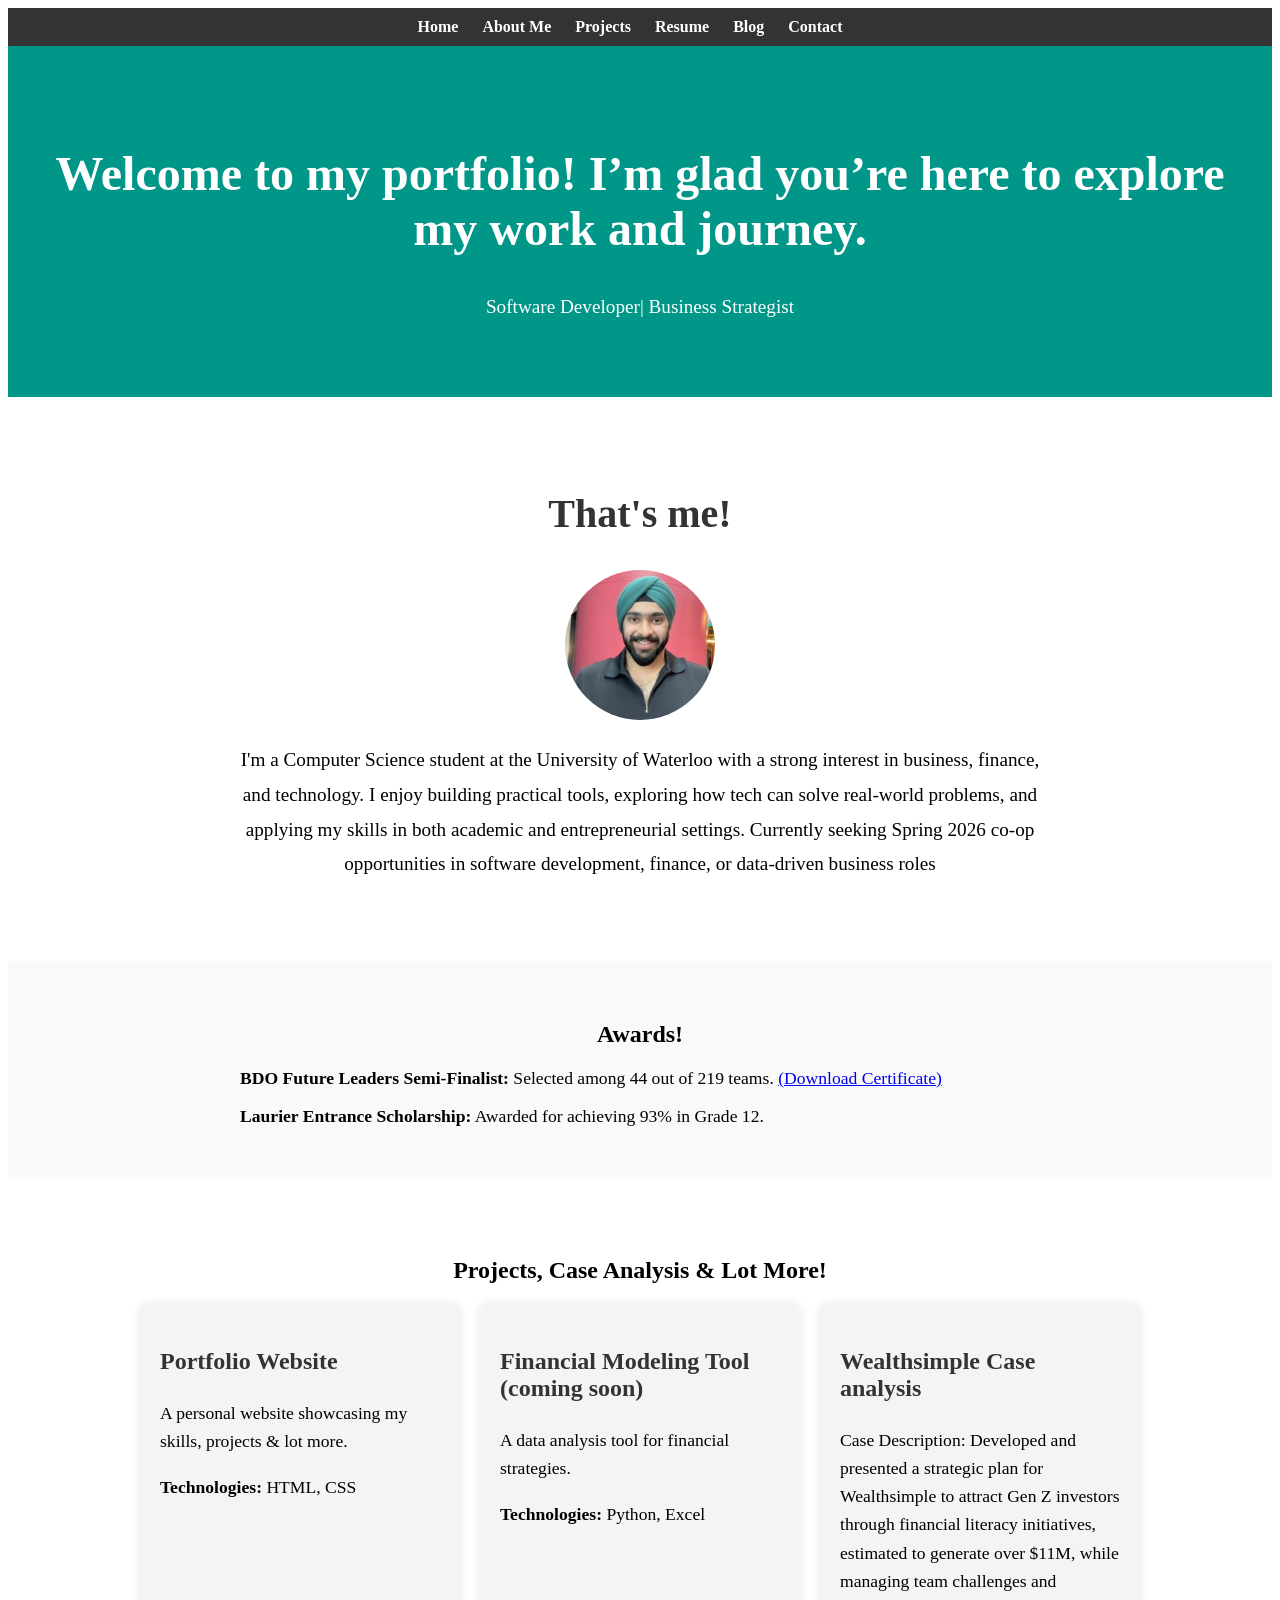
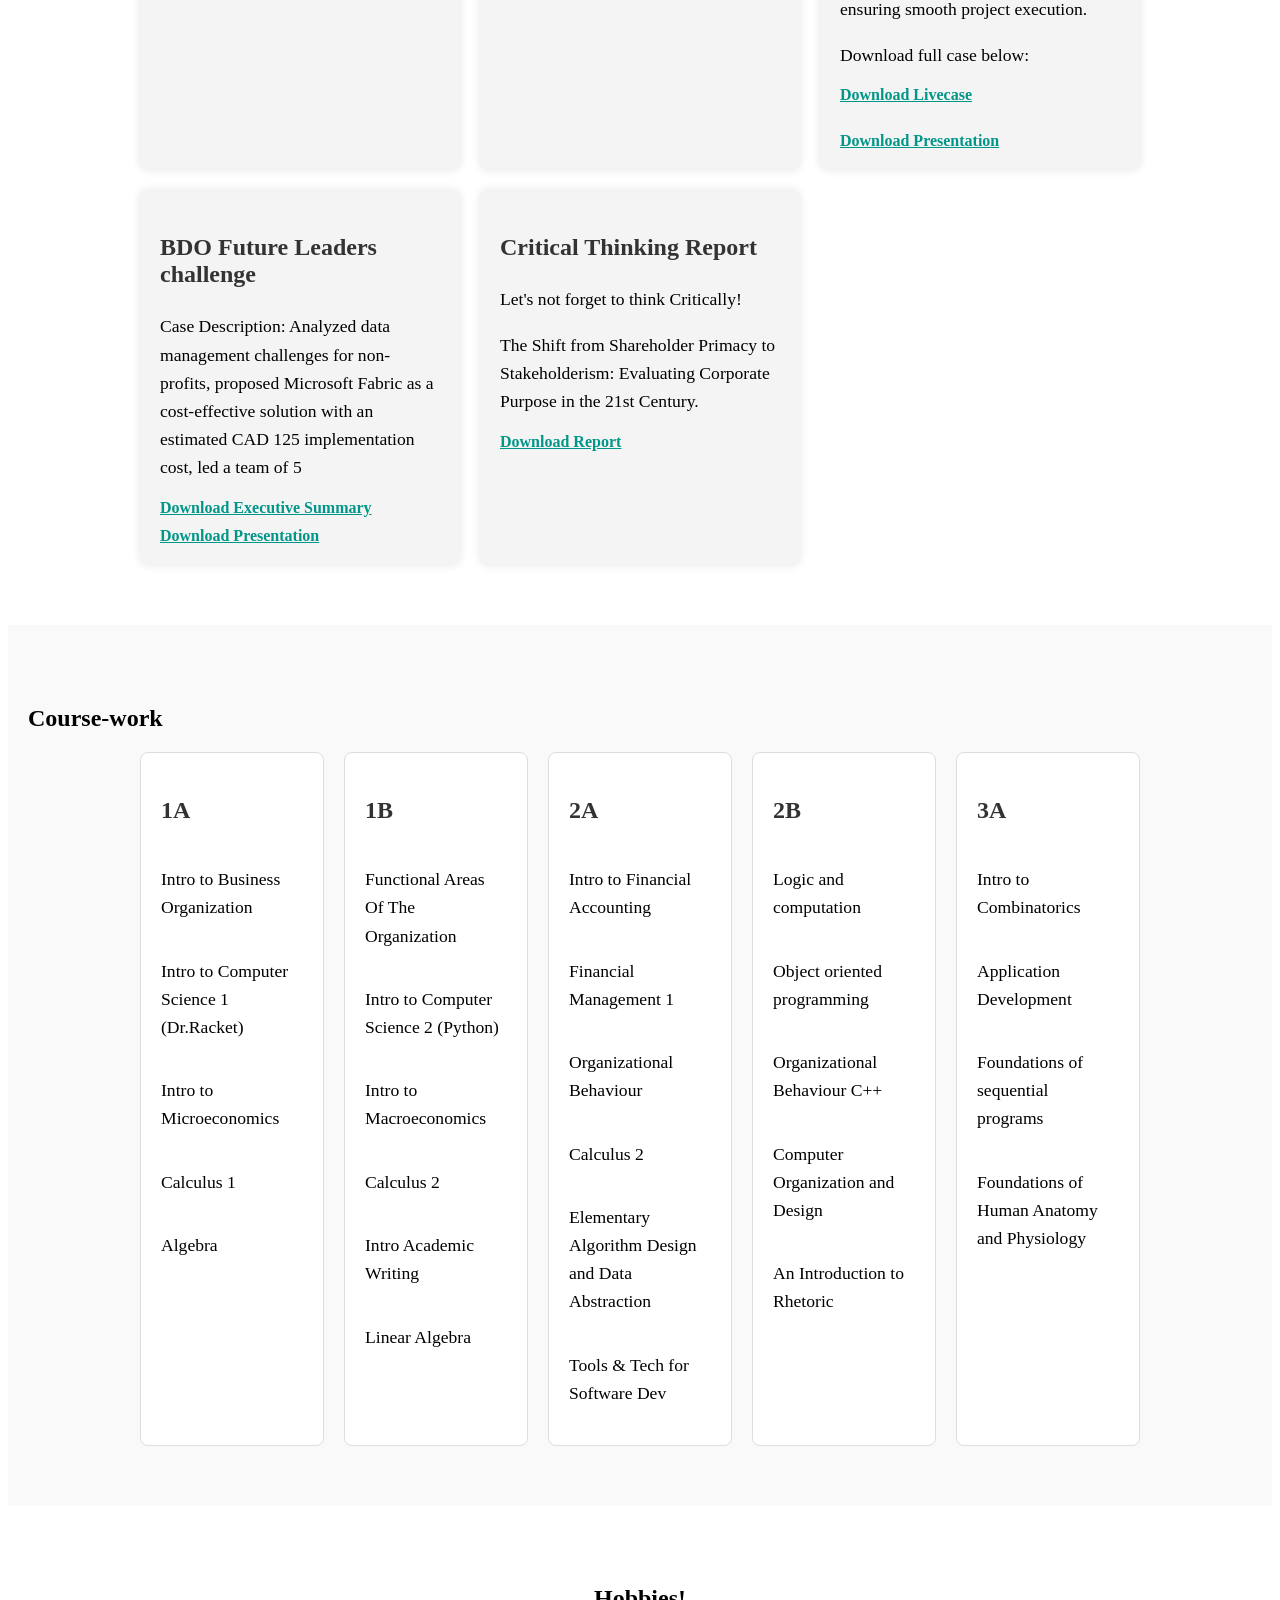
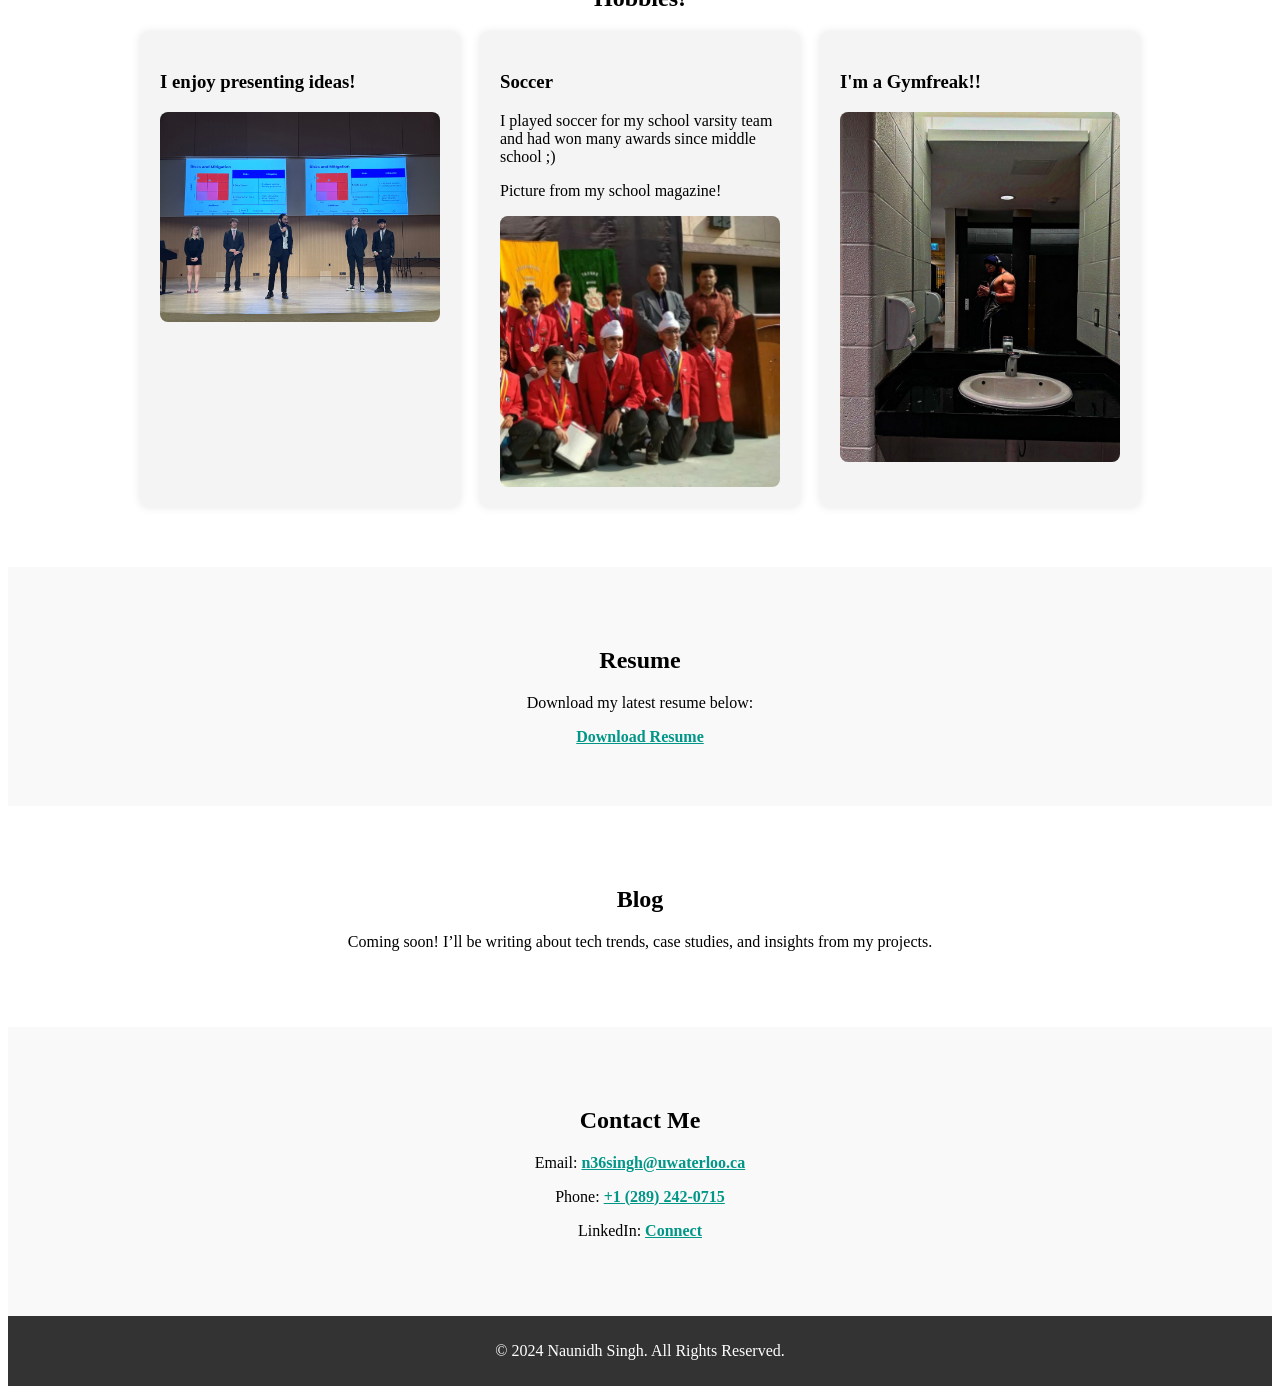
==== index.html @ 55ffeb96 "added 3a and 2b" ====
<!DOCTYPE html>
<html lang="en">
  <head>
    <meta charset="UTF-8" />
    <meta name="viewport" content="width=device-width, initial-scale=1.0" />
    <title>Naunidh Singh | Portfolio</title>
    <link rel="stylesheet" href="style.css" />
  </head>
  <body>
    <!-- Navigation Bar -->
    <header>
      <nav>
        <ul>
          <li><a href="#home">Home</a></li>
          <li><a href="#about">About Me</a></li>
          <li><a href="#projects">Projects</a></li>
          <li><a href="#resume">Resume</a></li>
          <li><a href="#blog">Blog</a></li>
          <li><a href="#contact">Contact</a></li>
        </ul>
      </nav>
    </header>

    <!-- Home Section -->
    <section id="home">
      <div class="home-content">
        <h1>
          Welcome to my portfolio! I’m glad you’re here to explore my work and
          journey.
        </h1>
        <p>Software Developer| Business Strategist</p>
      </div>
    </section>

    <!-- About Me Section -->
    <section id="about">
      <h2>That's me!</h2>
      <div class="about-content">
        <img src="image copy.png" alt="Photo of Naunidh Singh" />
        <p>
          I'm a Computer Science student at the University of Waterloo with a
          strong interest in business, finance, and technology. I enjoy building
          practical tools, exploring how tech can solve real-world problems, and
          applying my skills in both academic and entrepreneurial settings.
          Currently seeking Spring 2026 co-op opportunities in software
          development, finance, or data-driven business roles
        </p>
      </div>
    </section>
    <!-- awards section -->
    <!-- Awards Section -->
    <section id="awards">
      <h2>Awards!</h2>
      <div class="award-list">
        <div class="award-card">
          <p>
            <strong>BDO Future Leaders Semi-Finalist:</strong> Selected among 44
            out of 219 teams. <a href="BDO.pdf"> (Download Certificate)</a>
          </p>
          <p>
            <strong>Laurier Entrance Scholarship:</strong> Awarded for achieving
            93% in Grade 12.
          </p>
        </div>
      </div>
    </section>

    <!-- Projects Section -->
    <section id="projects">
      <h2>Projects, Case Analysis & Lot More!</h2>
      <div class="project-list">
        <div class="project-card">
          <h3>Portfolio Website</h3>
          <p>A personal website showcasing my skills, projects & lot more.</p>
          <p><strong>Technologies:</strong> HTML, CSS</p>
        </div>
        <div class="project-card">
          <h3>Financial Modeling Tool (coming soon)</h3>
          <p>A data analysis tool for financial strategies.</p>
          <p><strong>Technologies:</strong> Python, Excel</p>
        </div>
        <div class="project-card">
          <h3>Wealthsimple Case analysis</h3>

          <p>
            Case Description: Developed and presented a strategic plan for
            Wealthsimple to attract Gen Z investors through financial literacy
            initiatives, estimated to generate over $11M, while managing team
            challenges and ensuring smooth project execution.
          </p>
          <p>Download full case below:</p>
          <a href="wealthsimple_fix.pdf" download> Download Livecase</a>
          <br />
          <a href="Wealthsimple presentation.pdf" download>
            Download Presentation</a
          >
        </div>
        <div class="project-card">
          <h3>BDO Future Leaders challenge</h3>

          <p>
            Case Description: Analyzed data management challenges for
            non-profits, proposed Microsoft Fabric as a cost-effective solution
            with an estimated CAD 125 implementation cost, led a team of 5
          </p>
          <a href="Executive Summary - Group 4 - Lab 18 (1).pdf" download>
            Download Executive Summary</a
          >
          <a
            href="BDO Future Leaders Challenge - Group 4 - Lab 18 (1).pdf"
            download
          >
            Download Presentation</a
          >
        </div>
        <div class="project-card">
          <h3>Critical Thinking Report</h3>
          <p>Let's not forget to think Critically!</p>

          <p>
            The Shift from Shareholder Primacy to Stakeholderism: Evaluating
            Corporate Purpose in the 21st Century.
          </p>
          <a href="critical_thinking_report.pdf"> Download Report</a>
        </div>
      </div>
    </section>

    <!-- course work section -->
    <section id="coursework">
      <h2>Course-work</h2>
      <div class="course-list">
        <div class="course-card">
          <h3>1A</h3>
          <p>Intro to Business Organization</p>
          <p>Intro to Computer Science 1 (Dr.Racket)</p>
          <p>Intro to Microeconomics</p>
          <p>Calculus 1</p>
          <p>Algebra</p>
        </div>
        <div class="course-card">
          <h3>1B</h3>
          <p>Functional Areas Of The Organization</p>
          <p>Intro to Computer Science 2 (Python)</p>
          <p>Intro to Macroeconomics</p>
          <p>Calculus 2</p>
          <p>Intro Academic Writing</p>
          <p>Linear Algebra</p>
        </div>
        <div class="course-card">
          <h3>2A</h3>
          <p>Intro to Financial Accounting</p>
          <p>Financial Management 1</p>
          <p>Organizational Behaviour</p>
          <p>Calculus 2</p>
          <p>Elementary Algorithm Design and Data Abstraction</p>
          <p>Tools & Tech for Software Dev</p>
        </div>
        <div class="course-card">
          <h3>2B</h3>
          <p>Logic and computation</p>
          <p>Object oriented programming</p>
          <p>Organizational Behaviour C++</p>
          <p>Computer Organization and Design</p>
          <p>An Introduction to Rhetoric</p>
        </div>
        <div class="course-card">
          <h3>3A</h3>
          <p>Intro to Combinatorics</p>
          <p>Application Development</p>
          <p>Foundations of sequential programs</p>
          <p>Foundations of Human Anatomy and Physiology</p>
        </div>
      </div>
    </section>

    <!-- hobbies section -->
    <section id="hobbies">
      <h2>Hobbies!</h2>
      <div class="hobbies-list">
        <div class="hooby-card">
          <h3>I enjoy presenting ideas!</h3>
          <img src="present.jpeg" alt="naunidh presenting" />
        </div>
        <div class="hooby-card">
          <h3>Soccer</h3>
          <p>
            I played soccer for my school varsity team and had won many awards
            since middle school ;)
          </p>
          <p>Picture from my school magazine!</p>
          <img src="medal.jpeg" alt="Naunidh receiving a medal on stage" />
        </div>
        <div class="hooby-card">
          <h3>I'm a Gymfreak!!</h3>
          <img src="gym.JPG" alt="Naunidh receiving a medal on stage" />
        </div>
      </div>
    </section>

    <!-- Resume Section -->
    <section id="resume">
      <h2>Resume</h2>
      <p>Download my latest resume below:</p>
      <a href="singh_resume2.pdf" download>Download Resume</a>
    </section>

    <!-- Blog Section (Optional) -->
    <section id="blog">
      <h2>Blog</h2>
      <p>
        Coming soon! I’ll be writing about tech trends, case studies, and
        insights from my projects.
      </p>
    </section>

    <!-- Contact Section -->
    <section id="contact">
      <h2>Contact Me</h2>

      <p>
        Email: <a href="mailto:n36singh@uwaterloo.ca">n36singh@uwaterloo.ca</a>
      </p>

      <p>Phone: <a href="tel:+12892420715">+1 (289) 242-0715</a></p>
      <p>
        LinkedIn:
        <a href="https://www.linkedin.com/in/naunidh-singh-196b25218/">
          Connect</a
        >
      </p>

      <!-- <form action="submit-form.php" method="post">
            <label for="name">Name:</label>
            <input type="text" id="name" name="name" required>
            
            <label for="email">Email:</label>
            <input type="email" id="email" name="email" required>
            
            <label for="message">Message:</label>
            <textarea id="message" name="message" required></textarea>
            
            <button type="submit">Send</button>
        </form> -->
    </section>

    <!-- Footer -->
    <footer>
      <p>&copy; 2024 Naunidh Singh. All Rights Reserved.</p>
    </footer>
  </body>
</html>
---- style.css ----
General body styling body {
  font-family: Arial, sans-serif;
  background-color: #f4f4f4; /* Light grey background */
  color: #333; /* Dark text color for readability */
  margin: 0;
  padding: 0;
  line-height: 1.6; /* Improves readability */
}

/* Navigation bar styling */
header {
  background-color: #333; /* Dark background for header */
  padding: 10px 0;
}

header nav ul {
  list-style-type: none; /* Removes bullets from list */
  padding: 0;
  margin: 0;
  text-align: center;
}

header nav ul li {
  display: inline; /* Horizontal list for menu */
  margin-right: 20px;
}

header nav ul li a {
  text-decoration: none; /* Removes underline from links */
  color: white; /* White text for better contrast */
  font-weight: bold;
}

header nav ul li a:hover {
  color: #ff5722; /* Orange color on hover */
}

/* Home Section */
#home {
  background-color: #009688; /* Teal background */
  color: white; /* White text */
  padding: 60px 20px;
  text-align: center;
}

#home h1 {
  font-size: 3em; /* Larger font size */
}

#home p {
  font-size: 1.2em;
}

/* About Section */
#about {
  background-color: white;
  padding: 60px 20px;
  text-align: center;
}

#about img {
  width: 150px; /* Fixed image size */
  border-radius: 50%; /* Circular image */
}

.about-content {
  max-width: 800px; /* Restrict width for better readability */
  margin: auto;
}

#about h2 {
  font-size: 2.5em;
  color: #333;
}

#about p {
  font-size: 1.2em;
  line-height: 1.8;
}

/* Awards Section */
#awards {
  background-color: #f9f9f9;
  padding: 40px 20px;
  text-align: center;
}

.award-list {
  max-width: 800px;
  margin: auto;
  text-align: left; /* Left-align for better readability */
}

.award-list p {
  font-size: 1.1em;
  margin-bottom: 10px;
}

/* Projects Section */
#projects {
  background-color: white;
  padding: 60px 20px;
  text-align: center;
}

.project-list {
  max-width: 1000px;
  margin: auto;
  display: grid; /* Grid layout for project cards */
  grid-template-columns: repeat(
    auto-fit,
    minmax(300px, 1fr)
  ); /* Responsive grid */
  gap: 20px;
}

.project-card {
  background-color: #f4f4f4;
  padding: 20px;
  border-radius: 8px;
  box-shadow: 0px 0px 10px rgba(0, 0, 0, 0.1); /* Adds subtle shadow */
  text-align: left;
}

.project-card h3 {
  font-size: 1.5em;
  color: #333;
}

.project-card p {
  font-size: 1.1em;
  line-height: 1.6;
}

.project-card a {
  display: block;
  color: #009688;
  margin-top: 10px;
  font-weight: bold;
}

.project-card a:hover {
  color: #ff5722;
}

/* Coursework Section */
#coursework {
  background-color: #f9f9f9;
  padding: 60px 20px;
  grid-template-columns: repeat(auto-fit, minmax(200px, 1fr));
}

.course-list {
  display: grid;
  grid-template-columns: repeat(5, 1fr); /* 5 columns on wide screens */
  gap: 20px;
  max-width: 1000px;
  margin: auto;
  align-items: stretch; /* equal height */
}
/* .course-card {
  background-color: white;
  padding: 20px;
  border: 1px solid #ddd;
  border-radius: 8px;
  text-align: left;
  display: flex;
  flex-direction: column;
  justify-content: flex-start;
  height: 100%; /* Ensures all cards are the same height */
/* }  */
.course-card {
  background-color: white;
  padding: 20px;
  border: 1px solid #ddd;
  border-radius: 8px;
  text-align: left;

  display: flex;
  flex-direction: column;
}

.course-card h3 {
  font-size: 1.5em;
  color: #333;
}

.course-card p {
  font-size: 1.1em;
  line-height: 1.6;
}

/* Hobbies Section */
#hobbies {
  background-color: white;
  padding: 60px 20px;
  text-align: center;
}

.hobbies-list {
  display: grid;
  grid-template-columns: repeat(
    auto-fit,
    minmax(300px, 1fr)
  ); /* Responsive grid */
  gap: 20px;
  max-width: 1000px;
  margin: auto;
}

.hooby-card {
  background-color: #f4f4f4;
  padding: 20px;
  border-radius: 8px;
  box-shadow: 0px 0px 10px rgba(0, 0, 0, 0.1);
  text-align: left;
}

.hooby-card img {
  width: 100%; /* Responsive image */
  border-radius: 8px;
  margin-top: 10px;
}
.hooby-card img {
  width: 100%; /* Makes the image responsive */
  max-width: 300px; /* Limits the maximum width */
  border-radius: 8px; /* Adds rounded corners */
  margin-top: 10px; /* Adds space above the image */
  display: block; /* Ensures the image is treated as a block-level element */
  margin-left: auto;
  margin-right: auto; /* Centers the image horizontally */
}

/* Resume Section */
#resume {
  background-color: #f9f9f9;
  padding: 60px 20px;
  text-align: center;
}

#resume a {
  color: #009688;
  font-weight: bold;
}

#resume a:hover {
  color: #ff5722;
}

/* Blog Section */
#blog {
  background-color: white;
  padding: 60px 20px;
  text-align: center;
}

/* Contact Section */
#contact {
  background-color: #f9f9f9;
  padding: 60px 20px;
  text-align: center;
}

#contact a {
  color: #009688;
  font-weight: bold;
}

#contact a:hover {
  color: #ff5722;
}

/* Footer Section */
footer {
  background-color: #333;
  color: white;
  text-align: center;
  padding: 10px 0;
}
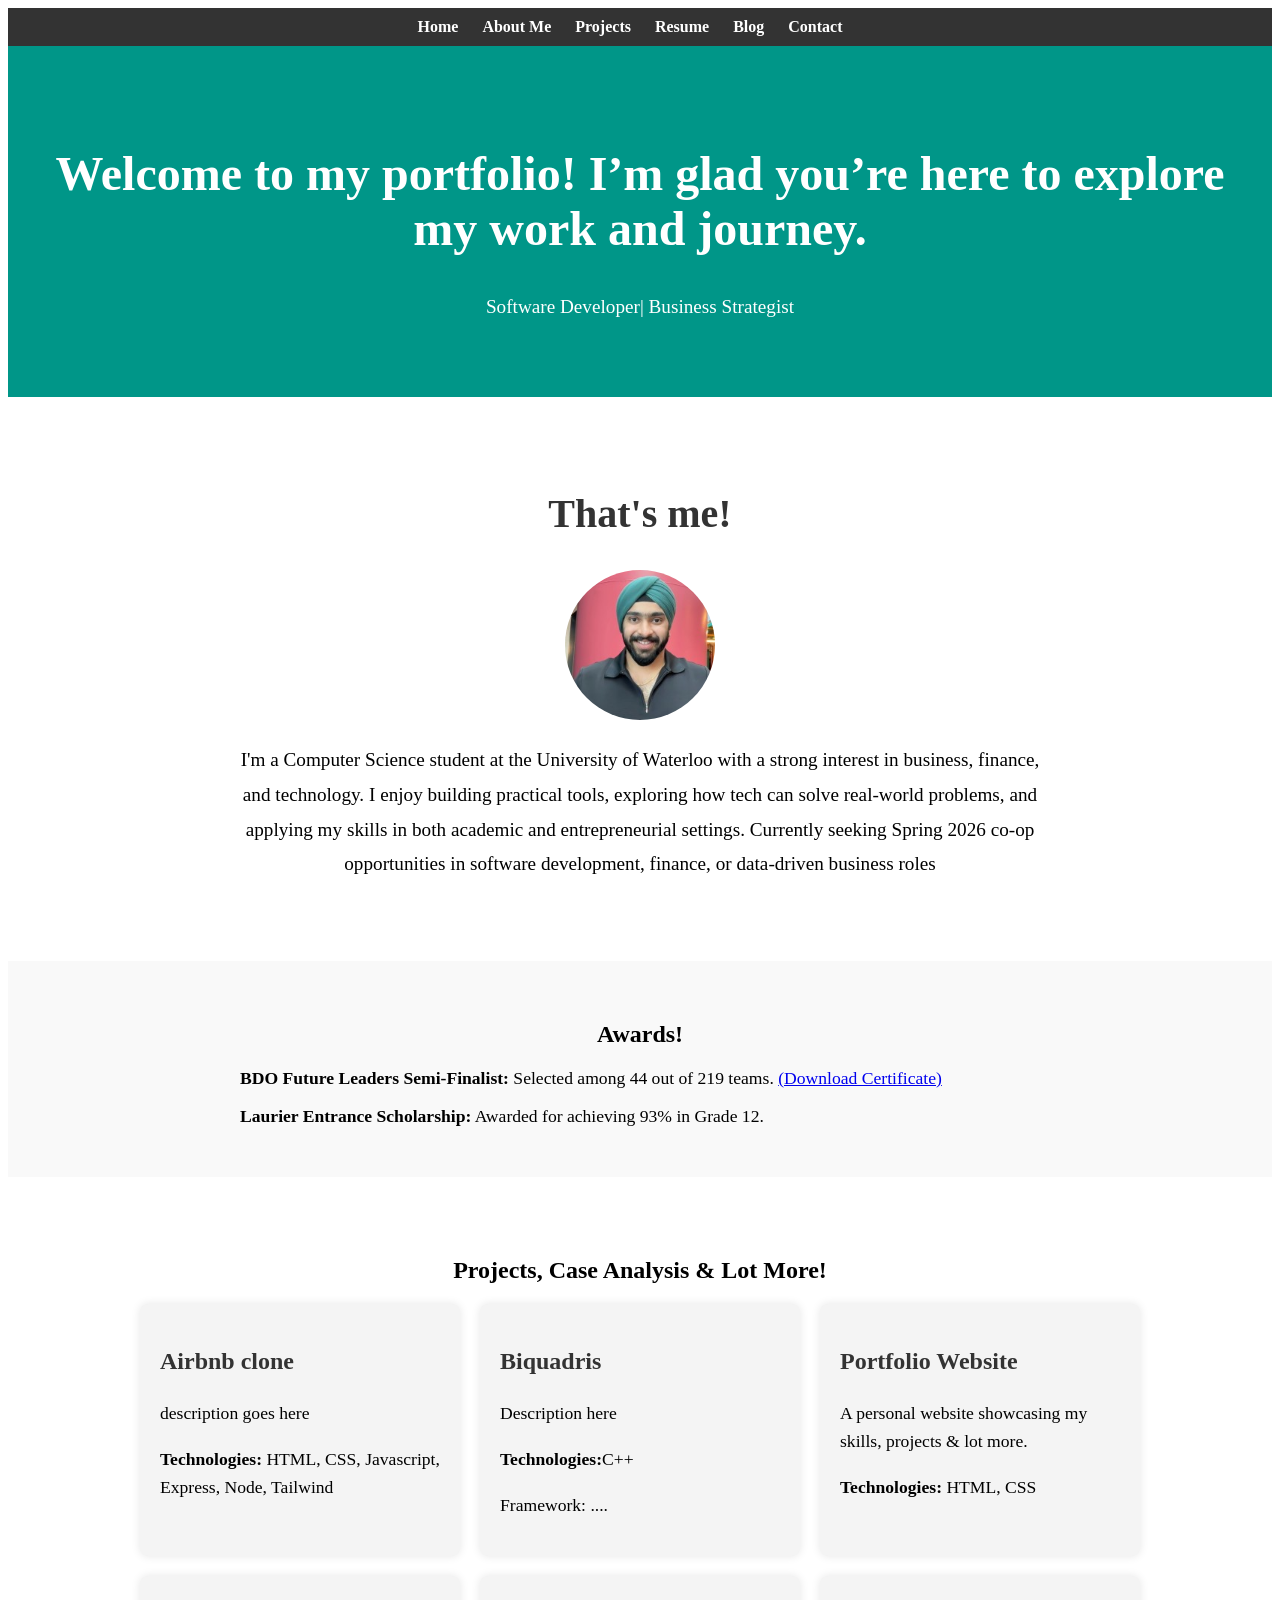
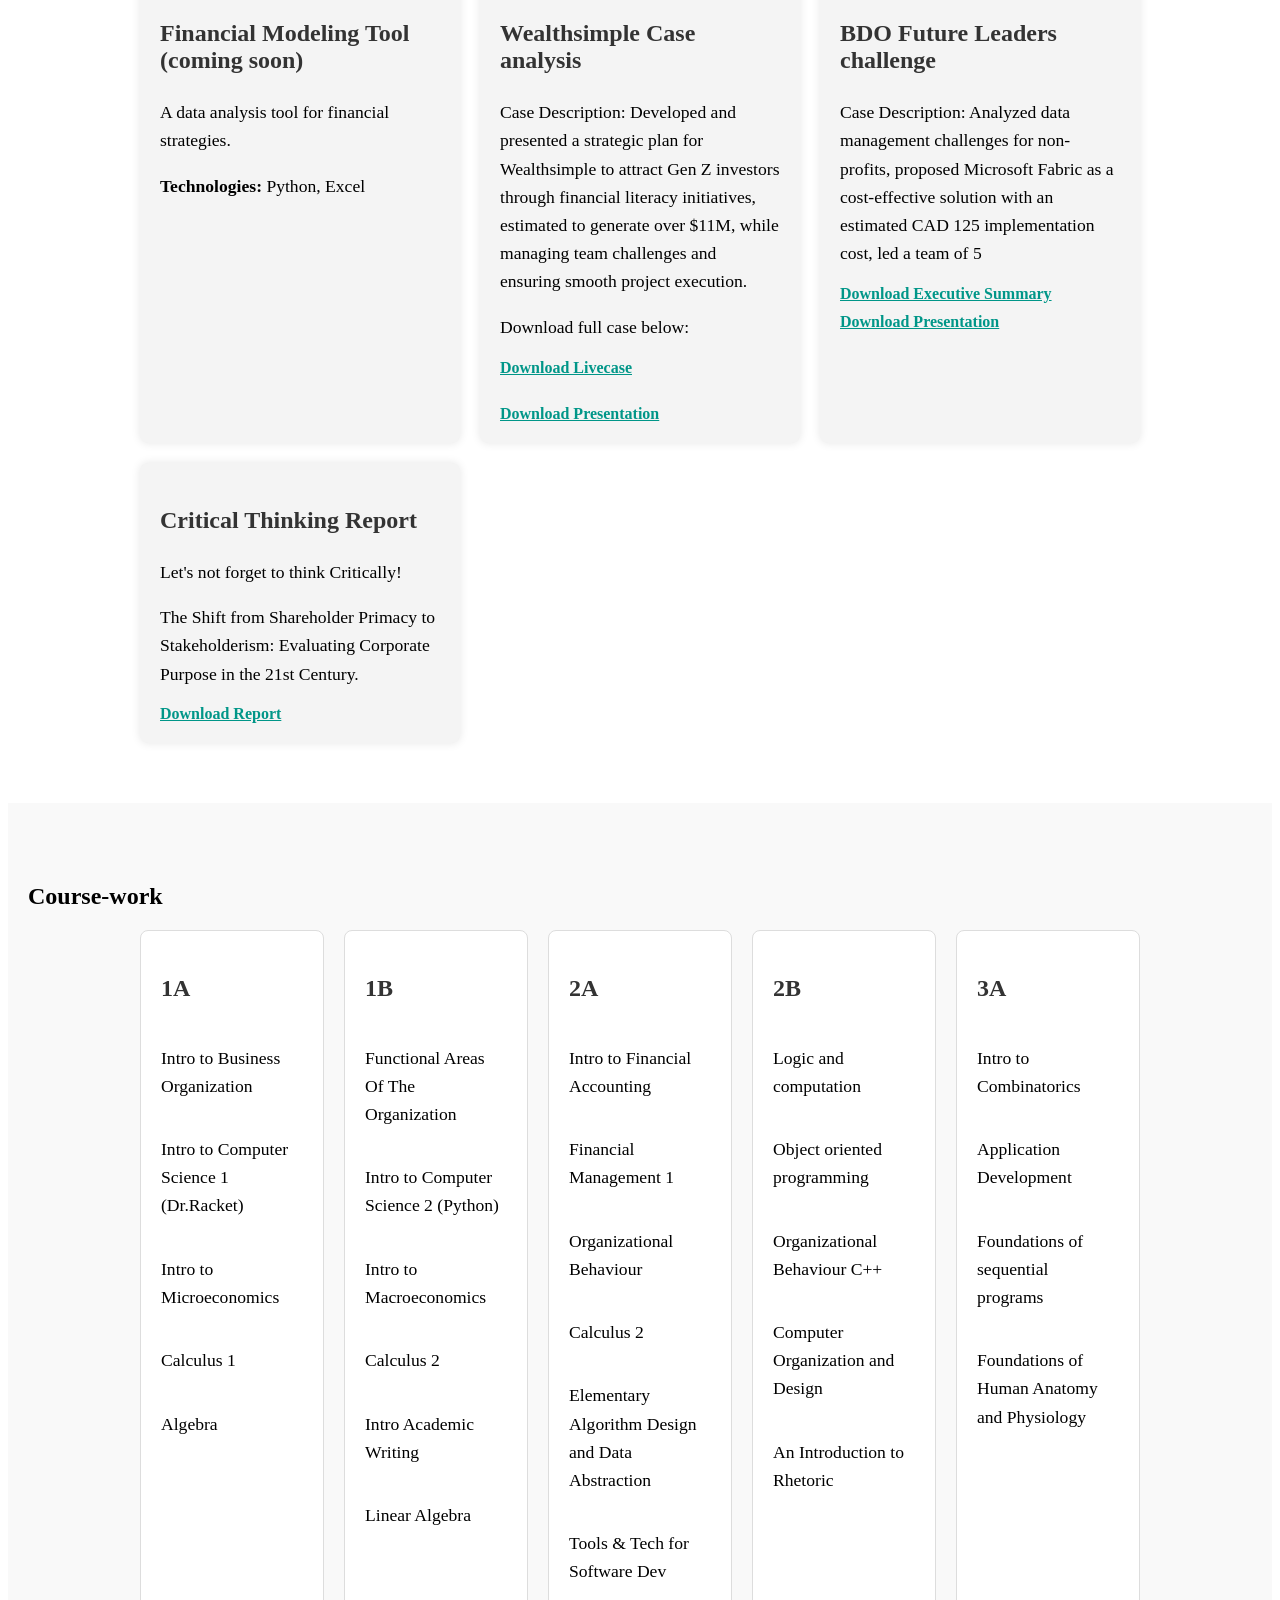
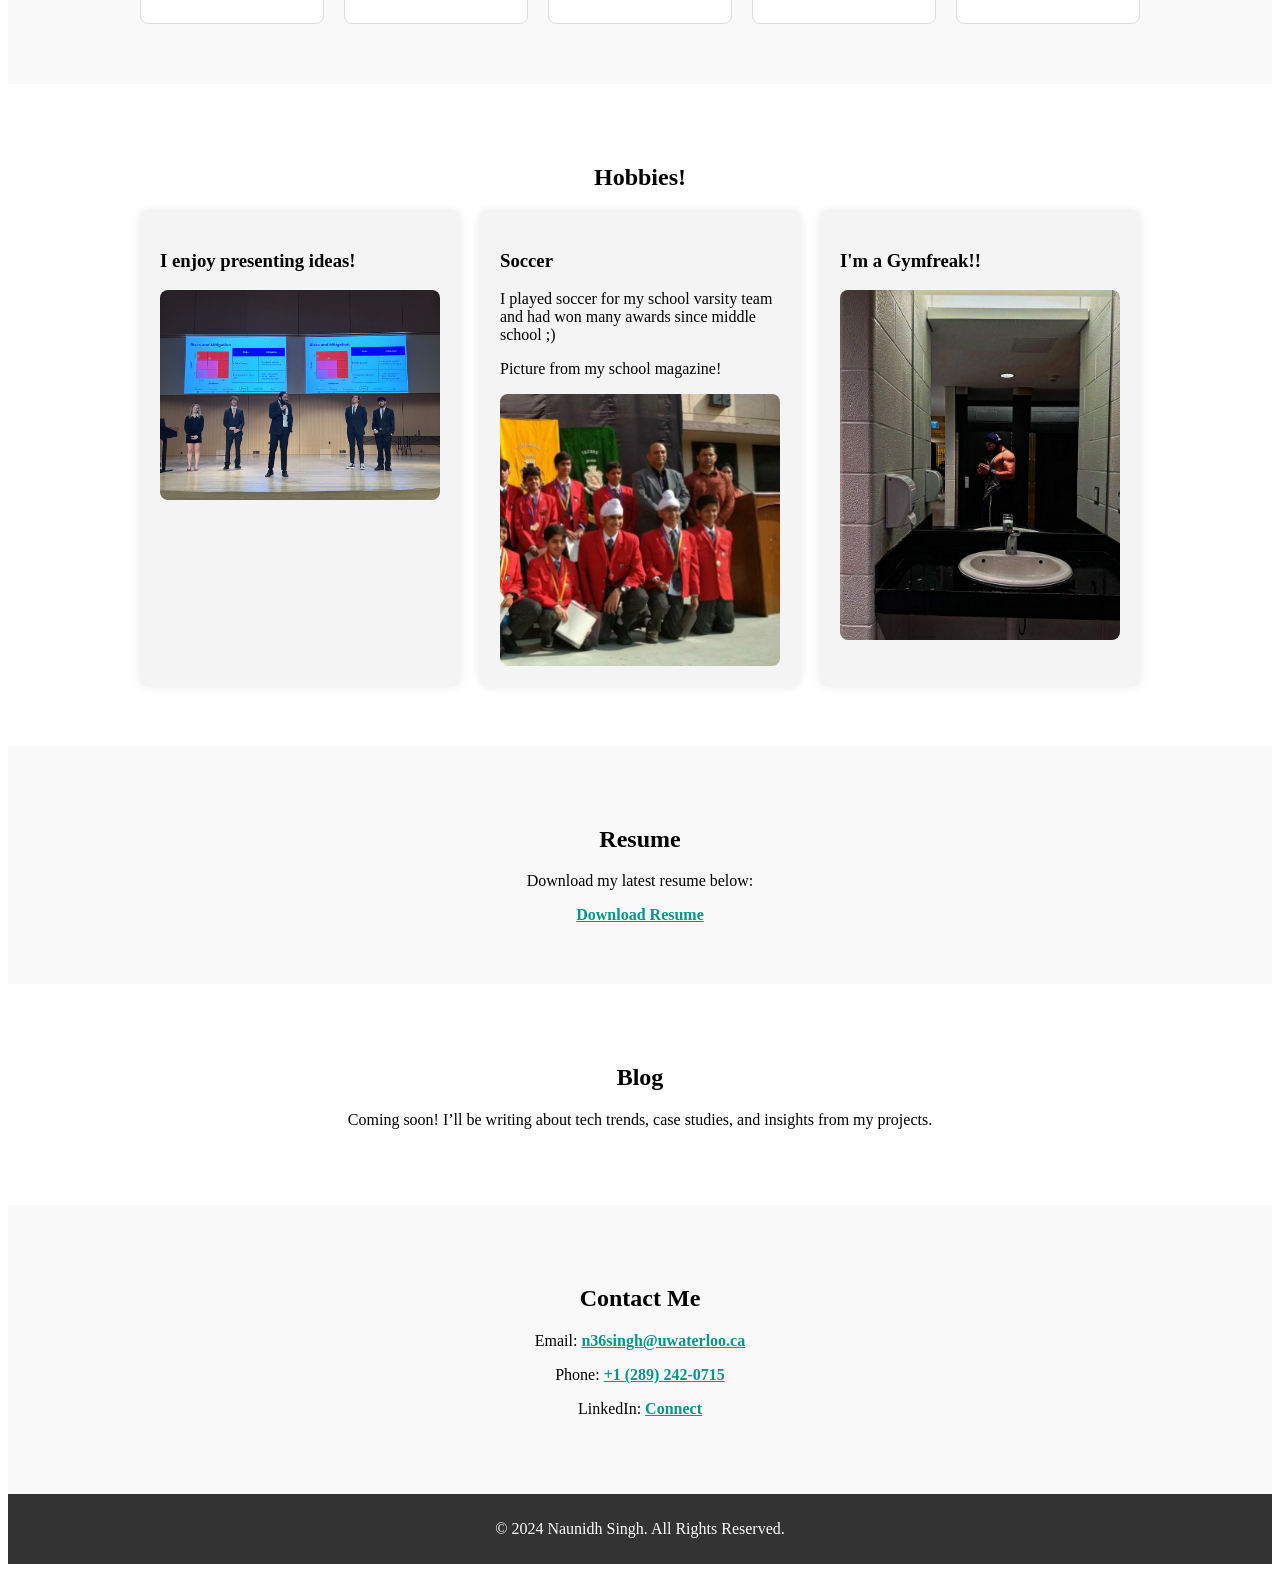
==== commit 09f6cff5: "added relevant projects" ====
--- a/index.html
+++ b/index.html
@@ -70,6 +70,21 @@
       <h2>Projects, Case Analysis & Lot More!</h2>
       <div class="project-list">
         <div class="project-card">
+          <h3>Airbnb clone</h3>
+          <p>description goes here</p>
+          <p>
+            <strong>Technologies:</strong> HTML, CSS, Javascript, Express, Node,
+            Tailwind
+          </p>
+        </div>
+
+        <div class="project-card">
+          <h3>Biquadris</h3>
+          <p>Description here</p>
+          <p><strong>Technologies:</strong>C++</p>
+          <p>Framework: ....</p>
+        </div>
+        <div class="project-card">
           <h3>Portfolio Website</h3>
           <p>A personal website showcasing my skills, projects & lot more.</p>
           <p><strong>Technologies:</strong> HTML, CSS</p>
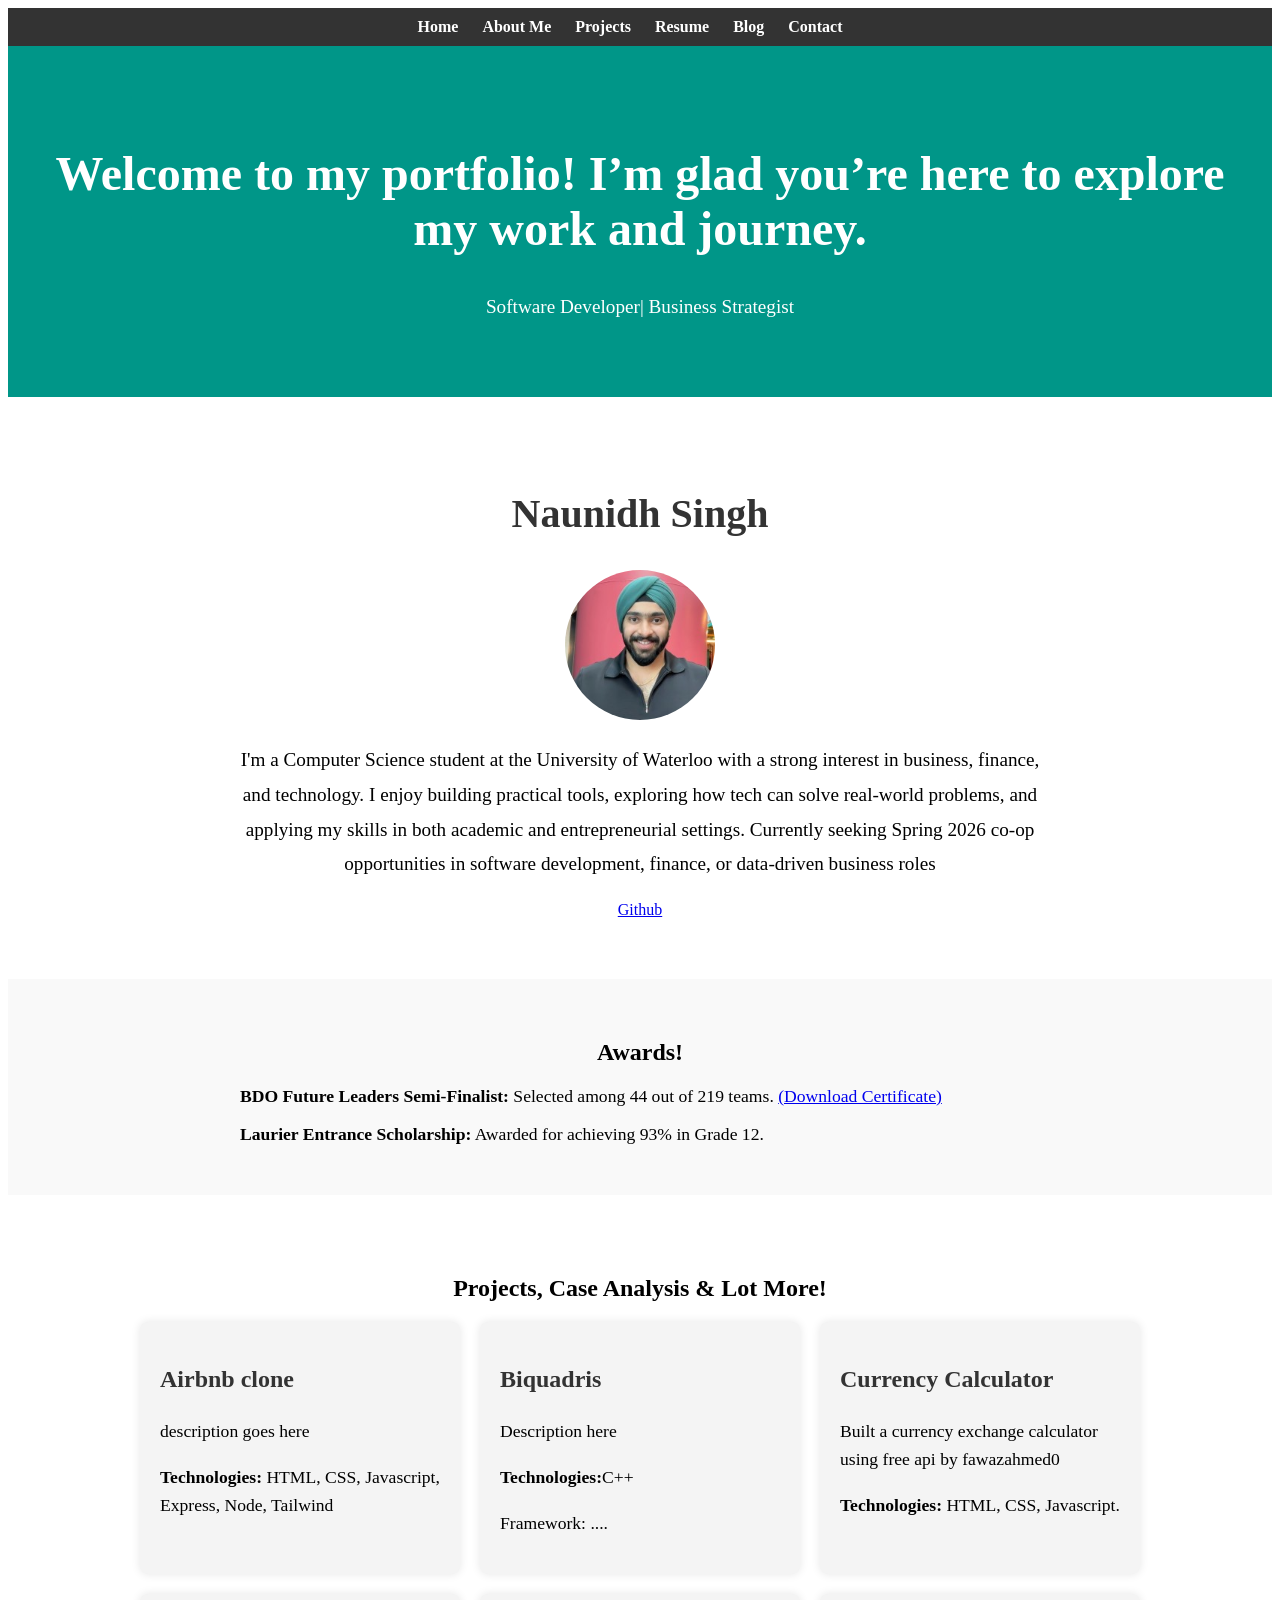
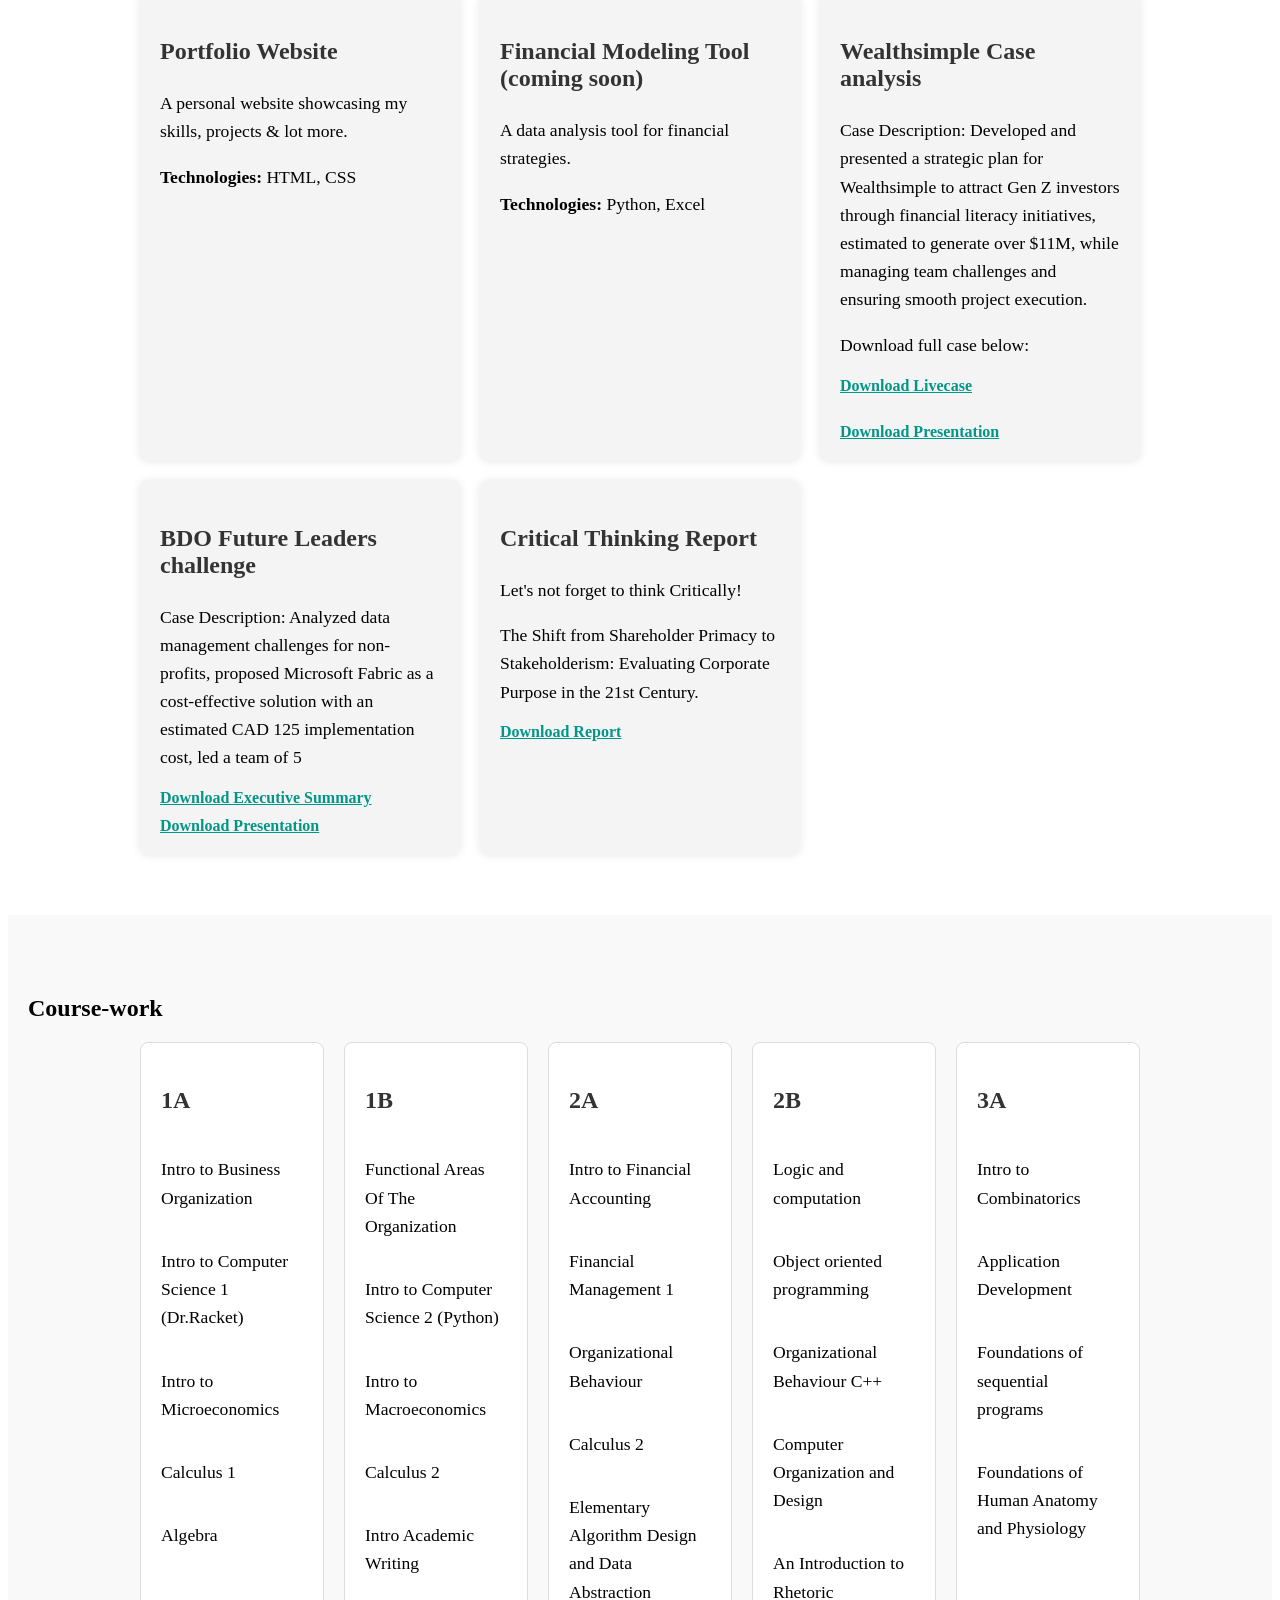
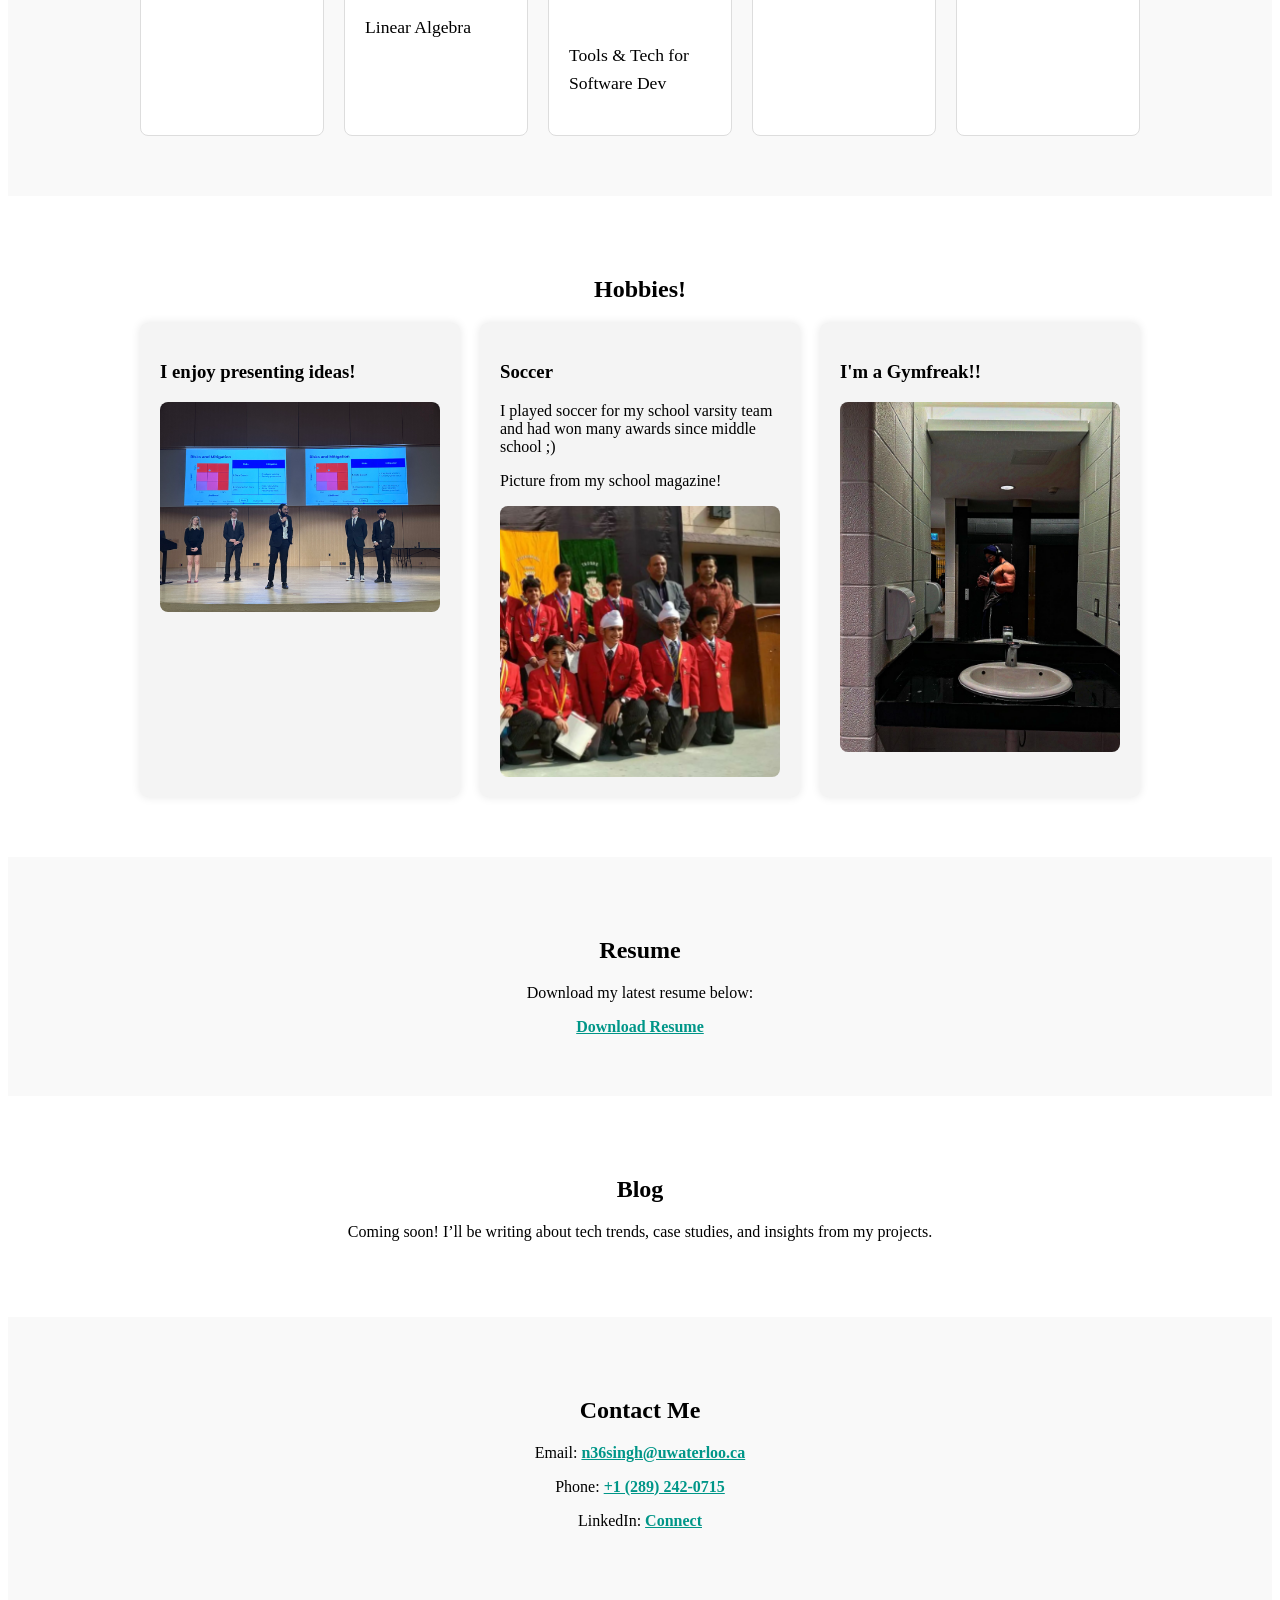
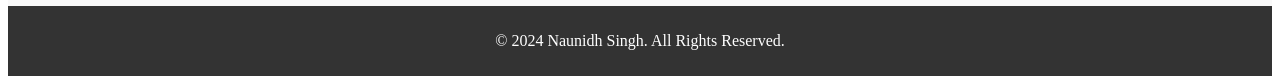
==== commit 0c868896: "added new project" ====
--- a/index.html
+++ b/index.html
@@ -34,7 +34,7 @@
 
     <!-- About Me Section -->
     <section id="about">
-      <h2>That's me!</h2>
+      <h2>Naunidh Singh</h2>
       <div class="about-content">
         <img src="image copy.png" alt="Photo of Naunidh Singh" />
         <p>
@@ -46,6 +46,11 @@
           development, finance, or data-driven business roles
         </p>
       </div>
+      <div class="Github">
+        <a target="_blank" href="https://github.com/Naunidhsingh20904"
+          >Github</a
+        >
+      </div>
     </section>
     <!-- awards section -->
     <!-- Awards Section -->
@@ -83,6 +88,14 @@
           <p>Description here</p>
           <p><strong>Technologies:</strong>C++</p>
           <p>Framework: ....</p>
+        </div>
+
+        <div class="project-card">
+          <h3>Currency Calculator</h3>
+          <p>
+            Built a currency exchange calculator using free api by fawazahmed0
+          </p>
+          <p><strong>Technologies:</strong> HTML, CSS, Javascript.</p>
         </div>
         <div class="project-card">
           <h3>Portfolio Website</h3>
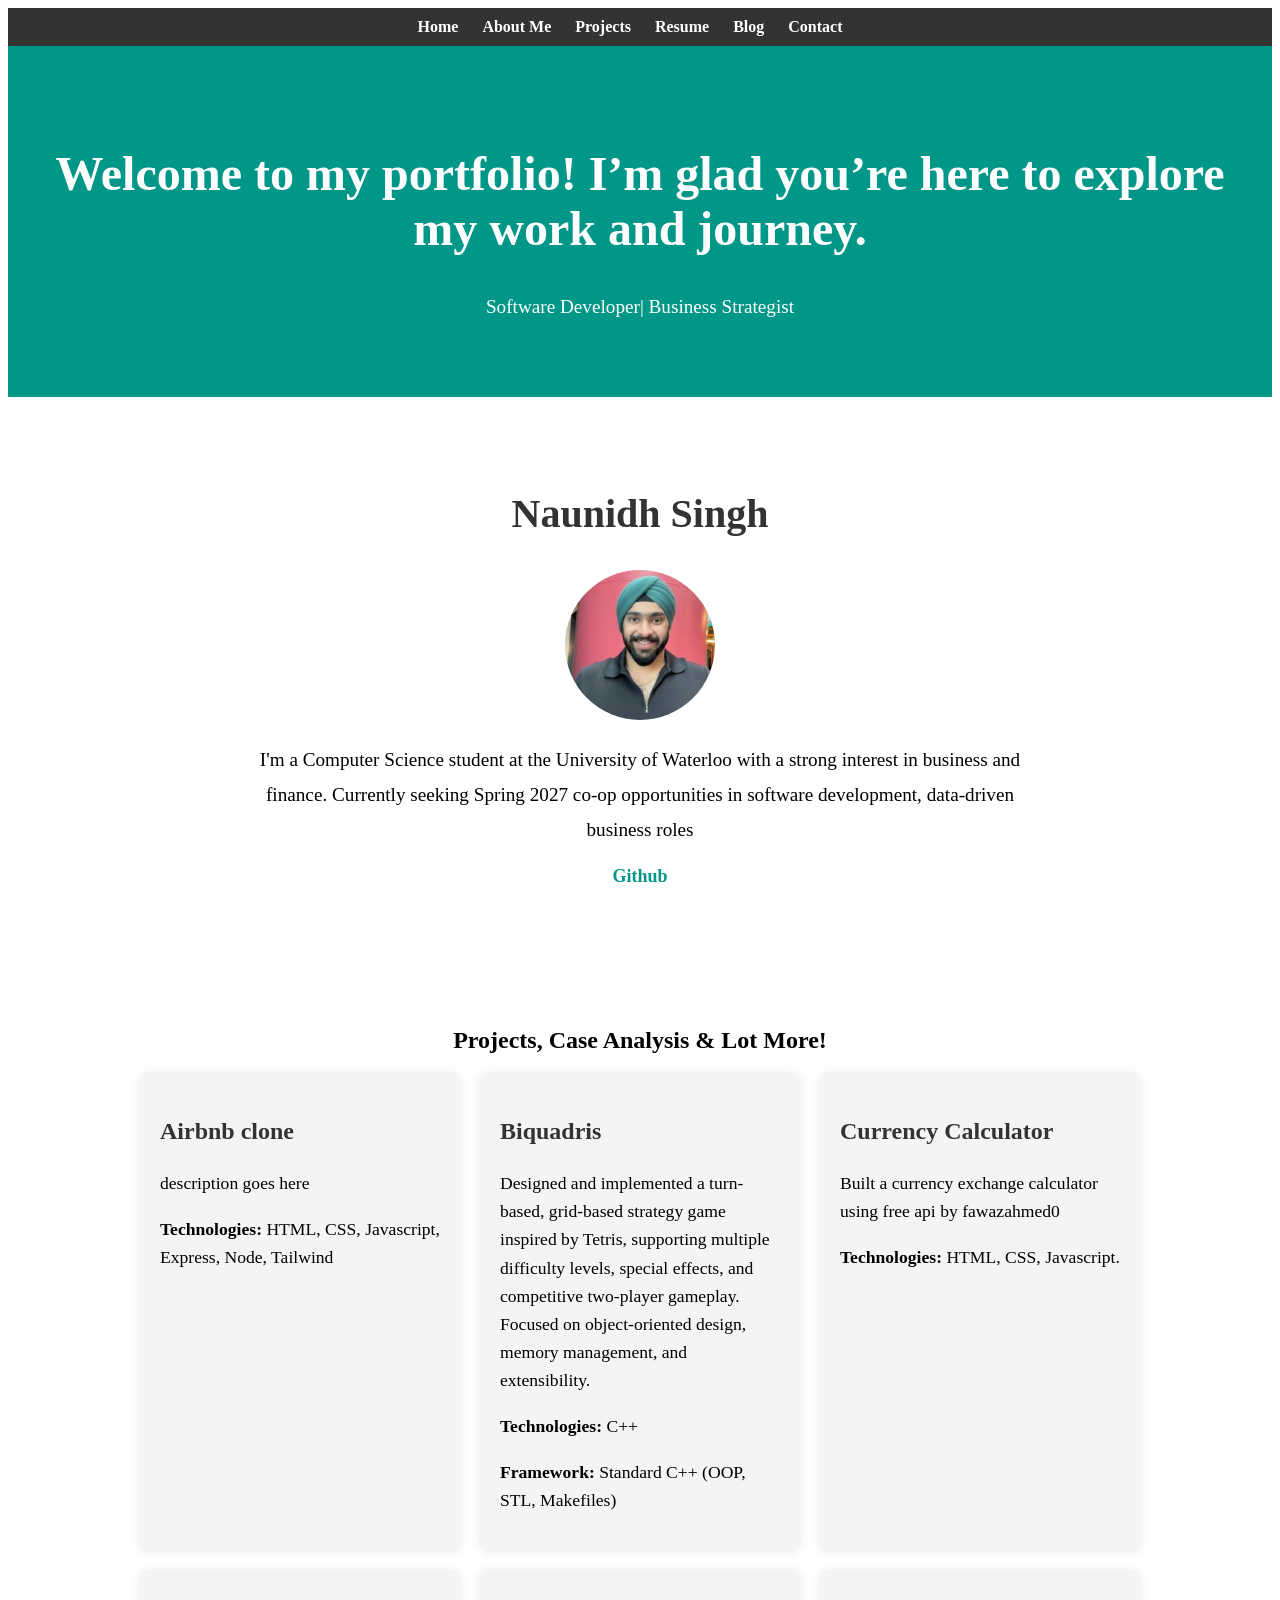
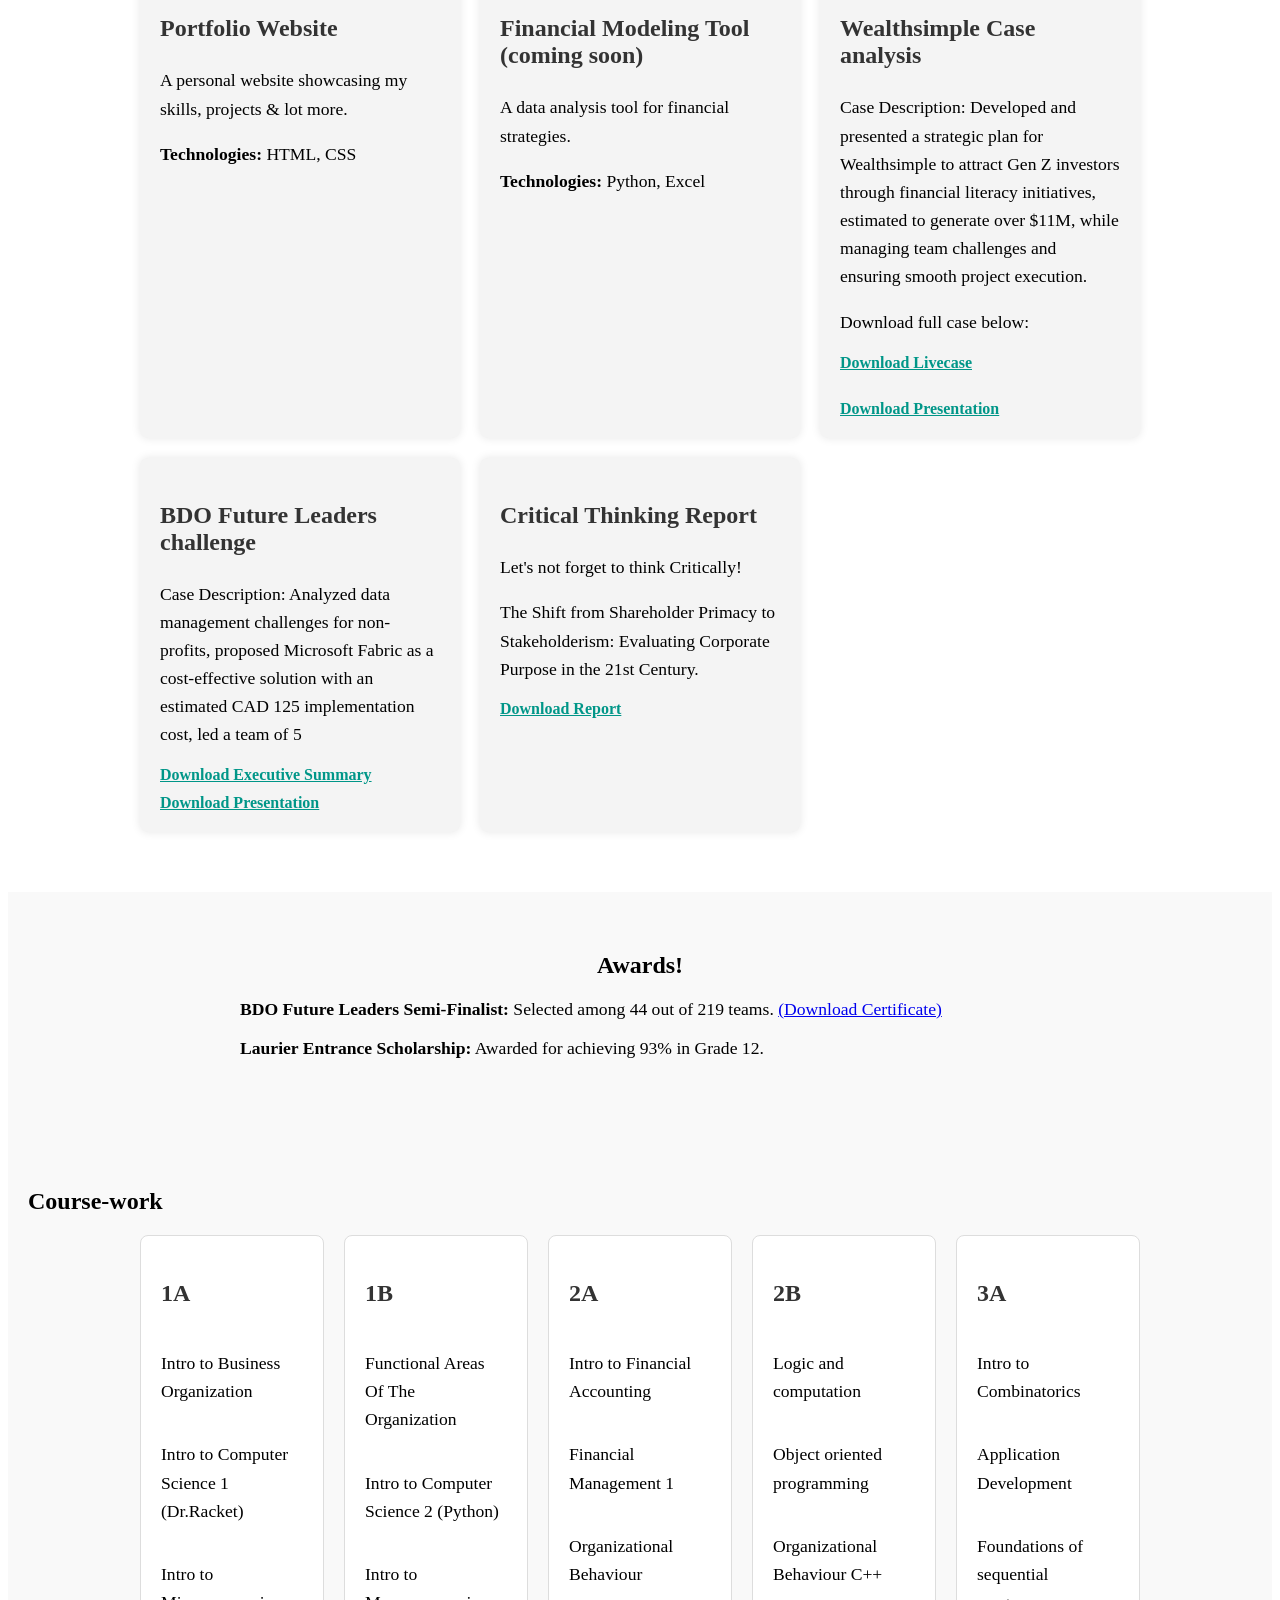
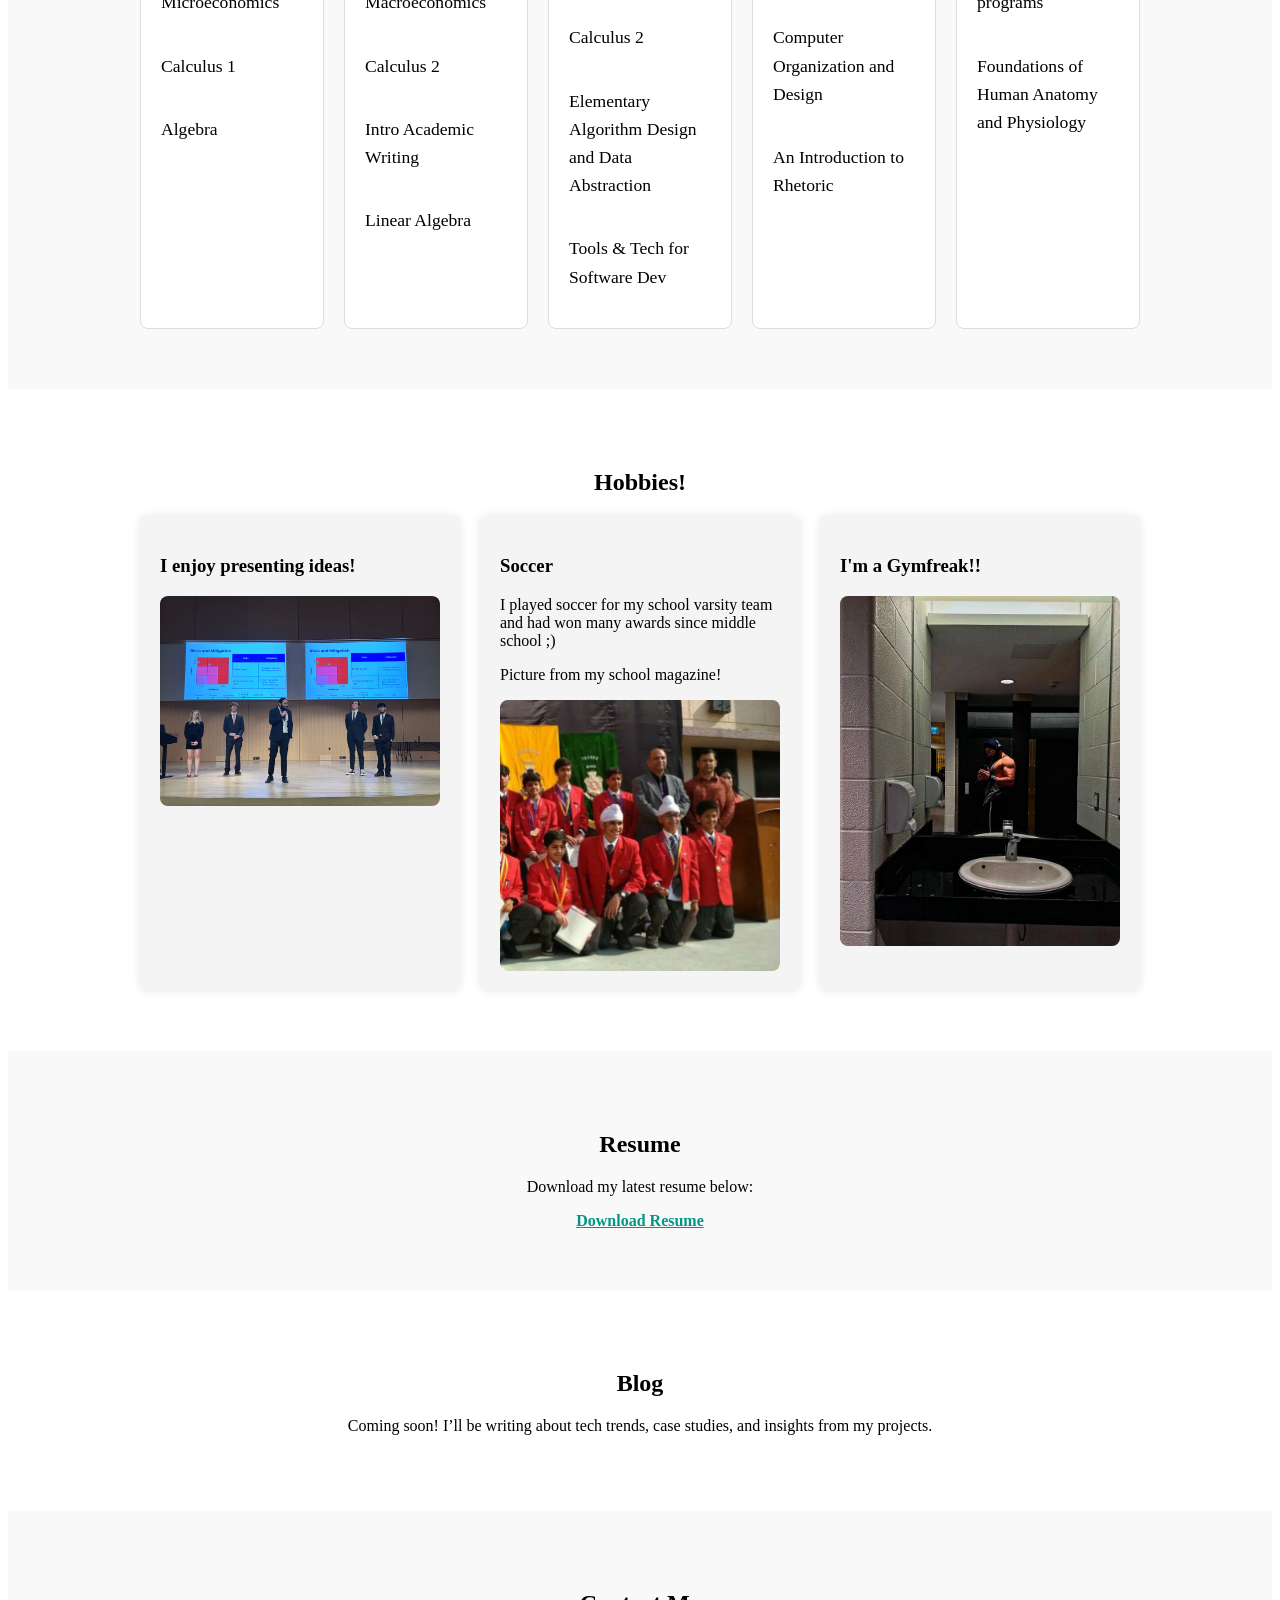
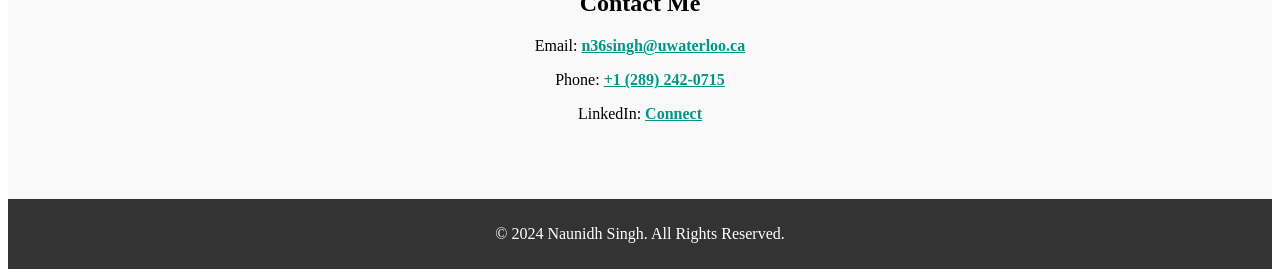
==== commit 1fbe38cb: "added new project" ====
--- a/index.html
+++ b/index.html
@@ -39,11 +39,9 @@
         <img src="image copy.png" alt="Photo of Naunidh Singh" />
         <p>
           I'm a Computer Science student at the University of Waterloo with a
-          strong interest in business, finance, and technology. I enjoy building
-          practical tools, exploring how tech can solve real-world problems, and
-          applying my skills in both academic and entrepreneurial settings.
-          Currently seeking Spring 2026 co-op opportunities in software
-          development, finance, or data-driven business roles
+          strong interest in business and finance. Currently seeking Spring 2027
+          co-op opportunities in software development, data-driven business
+          roles
         </p>
       </div>
       <div class="Github">
@@ -52,7 +50,95 @@
         >
       </div>
     </section>
-    <!-- awards section -->
+
+    <!-- Projects Section -->
+    <section id="projects">
+      <h2>Projects, Case Analysis & Lot More!</h2>
+      <div class="project-list">
+        <div class="project-card">
+          <h3>Airbnb clone</h3>
+          <p>description goes here</p>
+          <p>
+            <strong>Technologies:</strong> HTML, CSS, Javascript, Express, Node,
+            Tailwind
+          </p>
+        </div>
+
+        <div class="project-card">
+          <h3>Biquadris</h3>
+          <p>
+            Designed and implemented a turn-based, grid-based strategy game
+            inspired by Tetris, supporting multiple difficulty levels, special
+            effects, and competitive two-player gameplay. Focused on
+            object-oriented design, memory management, and extensibility.
+          </p>
+          <p><strong>Technologies:</strong> C++</p>
+          <p><strong>Framework:</strong> Standard C++ (OOP, STL, Makefiles)</p>
+        </div>
+
+        <div class="project-card">
+          <h3>Currency Calculator</h3>
+          <p>
+            Built a currency exchange calculator using free api by fawazahmed0
+          </p>
+          <p><strong>Technologies:</strong> HTML, CSS, Javascript.</p>
+        </div>
+        <div class="project-card">
+          <h3>Portfolio Website</h3>
+          <p>A personal website showcasing my skills, projects & lot more.</p>
+          <p><strong>Technologies:</strong> HTML, CSS</p>
+        </div>
+        <div class="project-card">
+          <h3>Financial Modeling Tool (coming soon)</h3>
+          <p>A data analysis tool for financial strategies.</p>
+          <p><strong>Technologies:</strong> Python, Excel</p>
+        </div>
+        <div class="project-card">
+          <h3>Wealthsimple Case analysis</h3>
+
+          <p>
+            Case Description: Developed and presented a strategic plan for
+            Wealthsimple to attract Gen Z investors through financial literacy
+            initiatives, estimated to generate over $11M, while managing team
+            challenges and ensuring smooth project execution.
+          </p>
+          <p>Download full case below:</p>
+          <a href="wealthsimple_fix.pdf" download> Download Livecase</a>
+          <br />
+          <a href="Wealthsimple presentation.pdf" download>
+            Download Presentation</a
+          >
+        </div>
+        <div class="project-card">
+          <h3>BDO Future Leaders challenge</h3>
+
+          <p>
+            Case Description: Analyzed data management challenges for
+            non-profits, proposed Microsoft Fabric as a cost-effective solution
+            with an estimated CAD 125 implementation cost, led a team of 5
+          </p>
+          <a href="Executive Summary - Group 4 - Lab 18 (1).pdf" download>
+            Download Executive Summary</a
+          >
+          <a
+            href="BDO Future Leaders Challenge - Group 4 - Lab 18 (1).pdf"
+            download
+          >
+            Download Presentation</a
+          >
+        </div>
+        <div class="project-card">
+          <h3>Critical Thinking Report</h3>
+          <p>Let's not forget to think Critically!</p>
+
+          <p>
+            The Shift from Shareholder Primacy to Stakeholderism: Evaluating
+            Corporate Purpose in the 21st Century.
+          </p>
+          <a href="critical_thinking_report.pdf"> Download Report</a>
+        </div>
+      </div>
+    </section>
     <!-- Awards Section -->
     <section id="awards">
       <h2>Awards!</h2>
@@ -66,90 +152,6 @@
             <strong>Laurier Entrance Scholarship:</strong> Awarded for achieving
             93% in Grade 12.
           </p>
-        </div>
-      </div>
-    </section>
-
-    <!-- Projects Section -->
-    <section id="projects">
-      <h2>Projects, Case Analysis & Lot More!</h2>
-      <div class="project-list">
-        <div class="project-card">
-          <h3>Airbnb clone</h3>
-          <p>description goes here</p>
-          <p>
-            <strong>Technologies:</strong> HTML, CSS, Javascript, Express, Node,
-            Tailwind
-          </p>
-        </div>
-
-        <div class="project-card">
-          <h3>Biquadris</h3>
-          <p>Description here</p>
-          <p><strong>Technologies:</strong>C++</p>
-          <p>Framework: ....</p>
-        </div>
-
-        <div class="project-card">
-          <h3>Currency Calculator</h3>
-          <p>
-            Built a currency exchange calculator using free api by fawazahmed0
-          </p>
-          <p><strong>Technologies:</strong> HTML, CSS, Javascript.</p>
-        </div>
-        <div class="project-card">
-          <h3>Portfolio Website</h3>
-          <p>A personal website showcasing my skills, projects & lot more.</p>
-          <p><strong>Technologies:</strong> HTML, CSS</p>
-        </div>
-        <div class="project-card">
-          <h3>Financial Modeling Tool (coming soon)</h3>
-          <p>A data analysis tool for financial strategies.</p>
-          <p><strong>Technologies:</strong> Python, Excel</p>
-        </div>
-        <div class="project-card">
-          <h3>Wealthsimple Case analysis</h3>
-
-          <p>
-            Case Description: Developed and presented a strategic plan for
-            Wealthsimple to attract Gen Z investors through financial literacy
-            initiatives, estimated to generate over $11M, while managing team
-            challenges and ensuring smooth project execution.
-          </p>
-          <p>Download full case below:</p>
-          <a href="wealthsimple_fix.pdf" download> Download Livecase</a>
-          <br />
-          <a href="Wealthsimple presentation.pdf" download>
-            Download Presentation</a
-          >
-        </div>
-        <div class="project-card">
-          <h3>BDO Future Leaders challenge</h3>
-
-          <p>
-            Case Description: Analyzed data management challenges for
-            non-profits, proposed Microsoft Fabric as a cost-effective solution
-            with an estimated CAD 125 implementation cost, led a team of 5
-          </p>
-          <a href="Executive Summary - Group 4 - Lab 18 (1).pdf" download>
-            Download Executive Summary</a
-          >
-          <a
-            href="BDO Future Leaders Challenge - Group 4 - Lab 18 (1).pdf"
-            download
-          >
-            Download Presentation</a
-          >
-        </div>
-        <div class="project-card">
-          <h3>Critical Thinking Report</h3>
-          <p>Let's not forget to think Critically!</p>
-
-          <p>
-            The Shift from Shareholder Primacy to Stakeholderism: Evaluating
-            Corporate Purpose in the 21st Century.
-          </p>
-          <a href="critical_thinking_report.pdf"> Download Report</a>
         </div>
       </div>
     </section>
--- a/style.css
+++ b/style.css
@@ -11,6 +11,13 @@
 header {
   background-color: #333; /* Dark background for header */
   padding: 10px 0;
+}
+
+.Github a {
+  color: #009688;
+  text-decoration: none;
+  font-weight: 700;
+  font-size: large;
 }
 
 header nav ul {
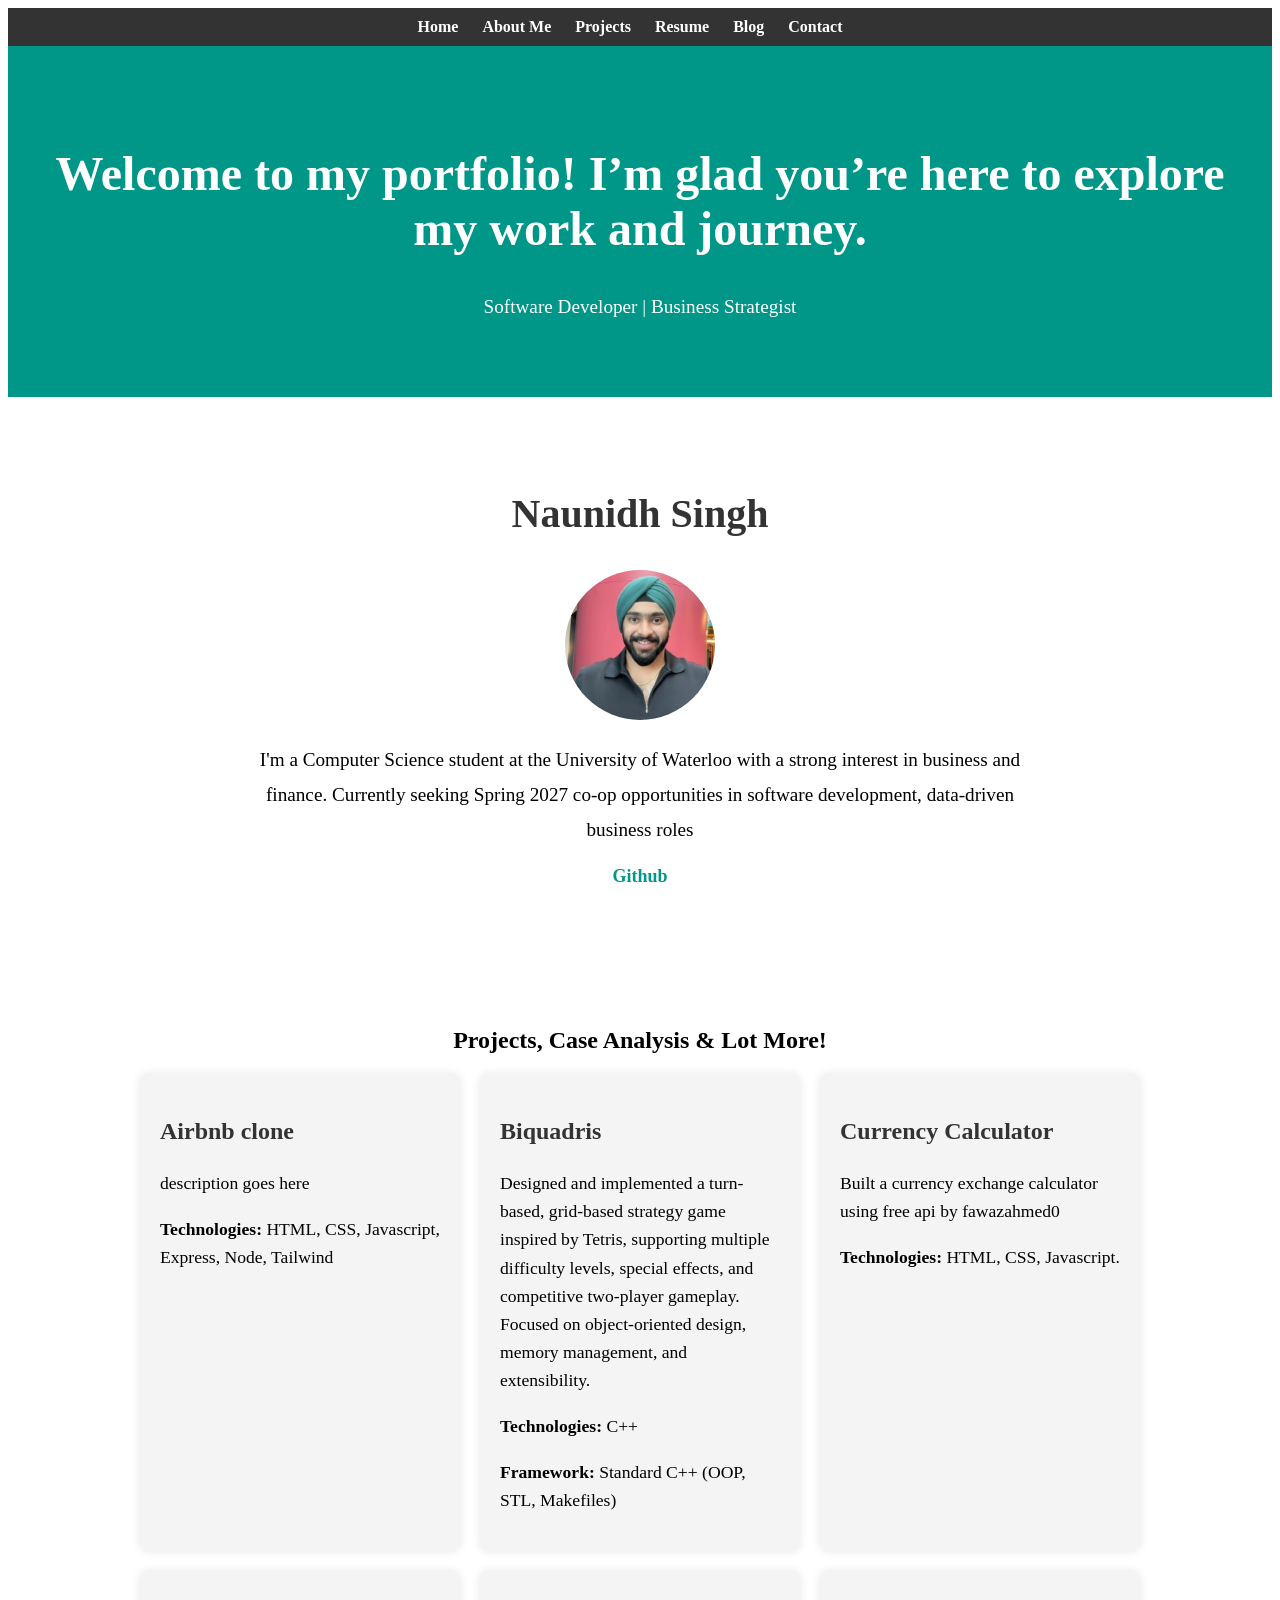
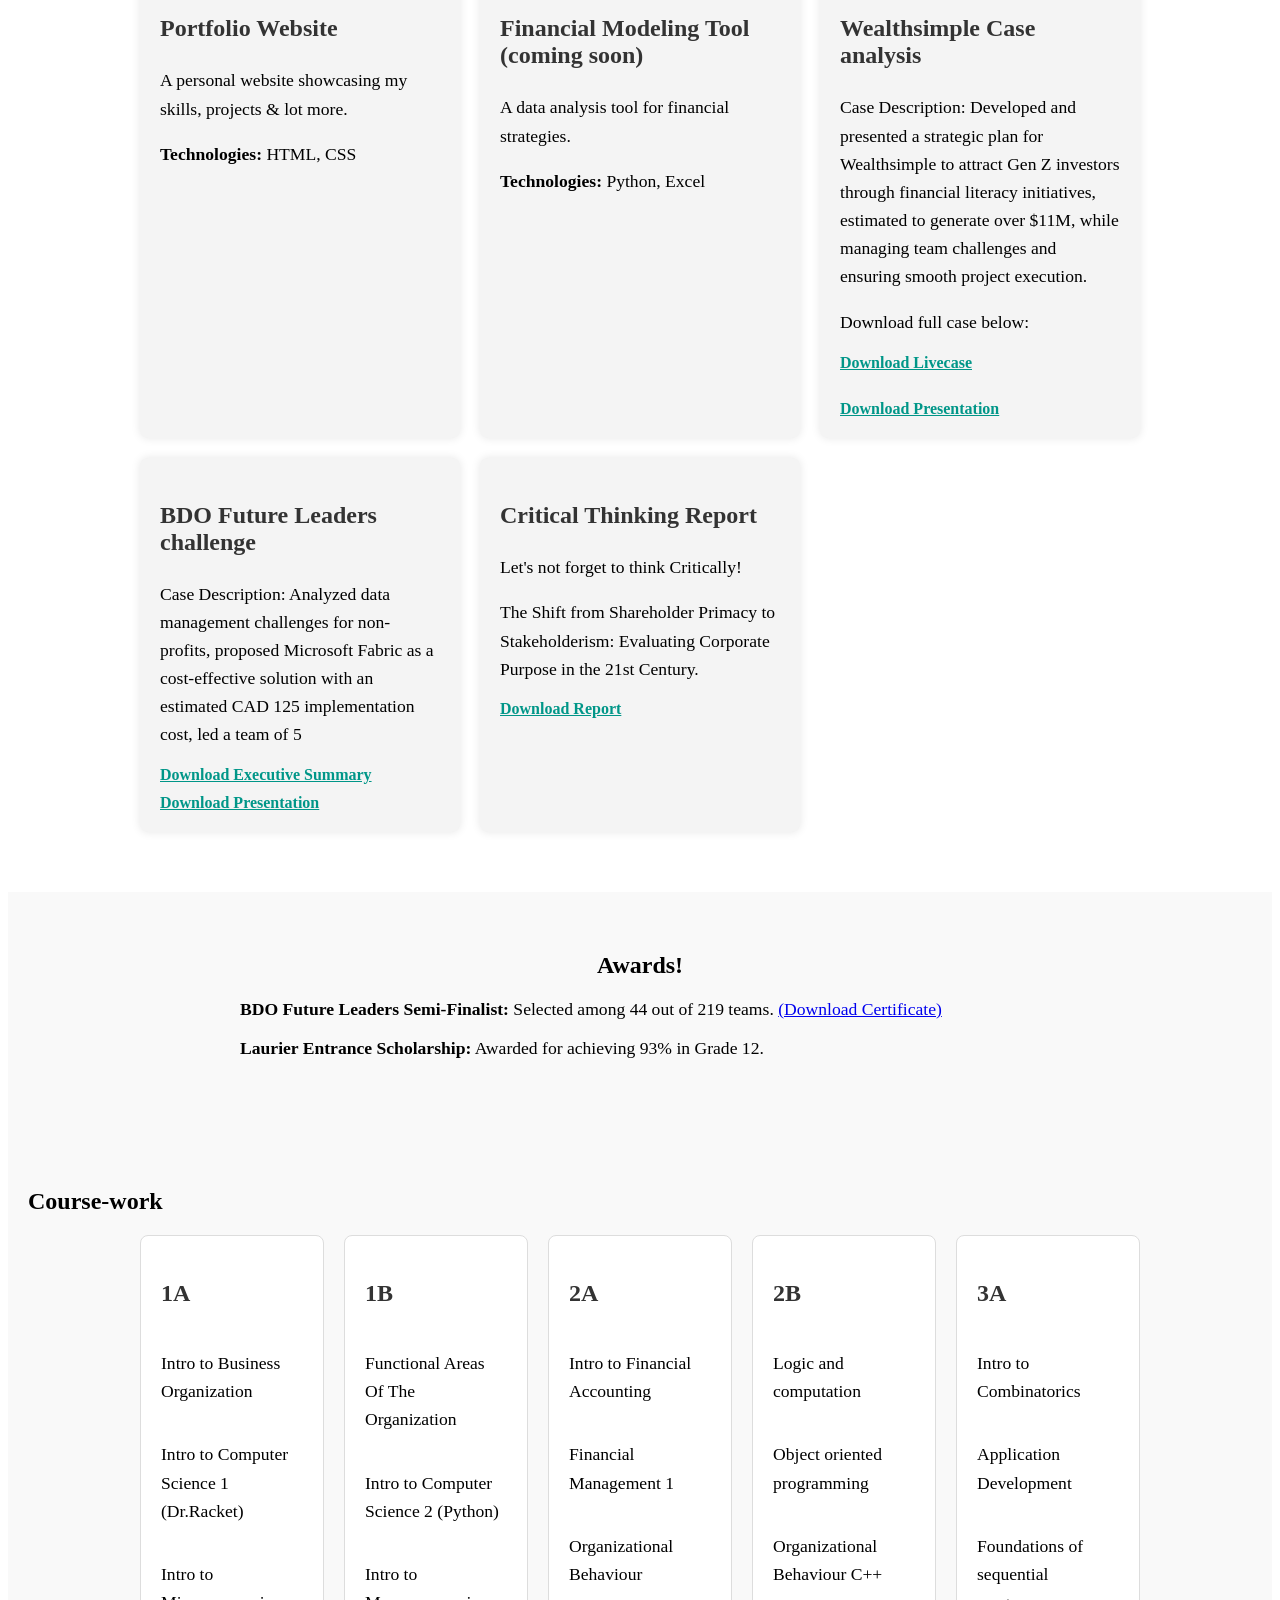
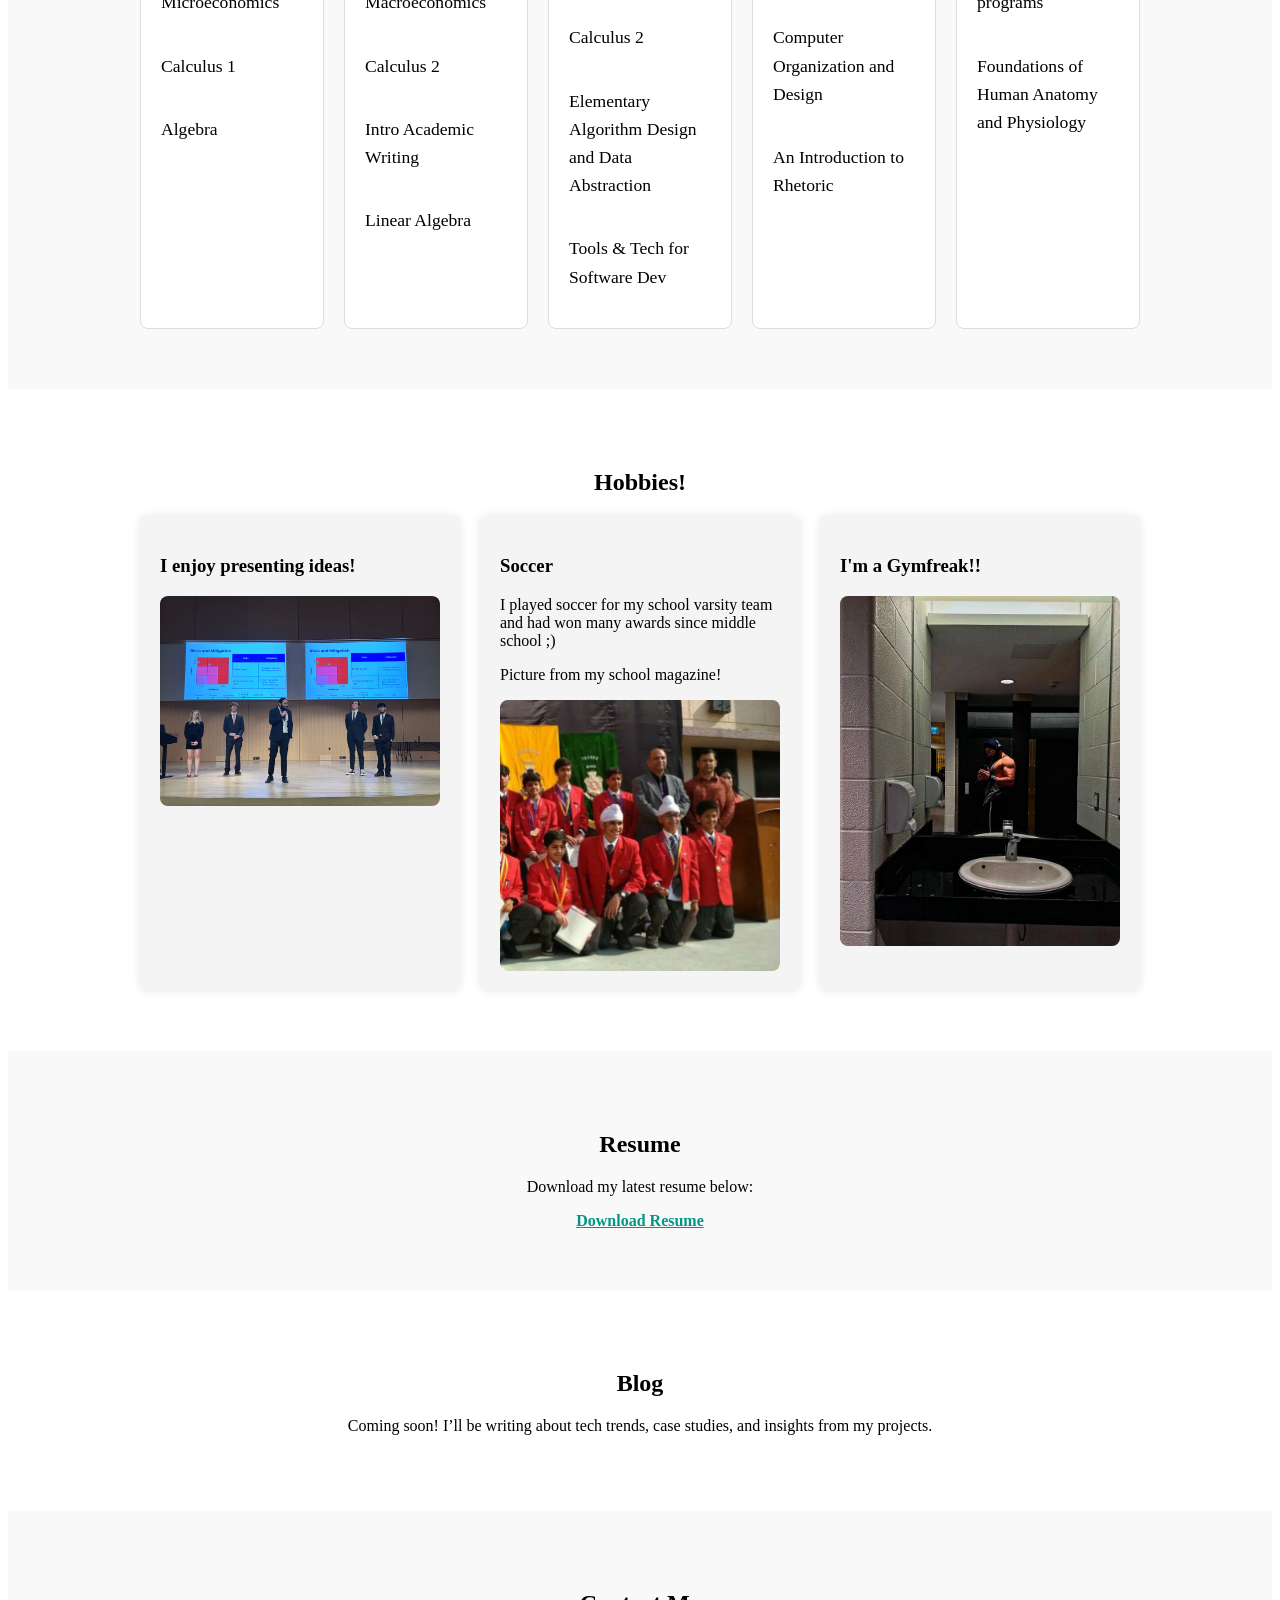
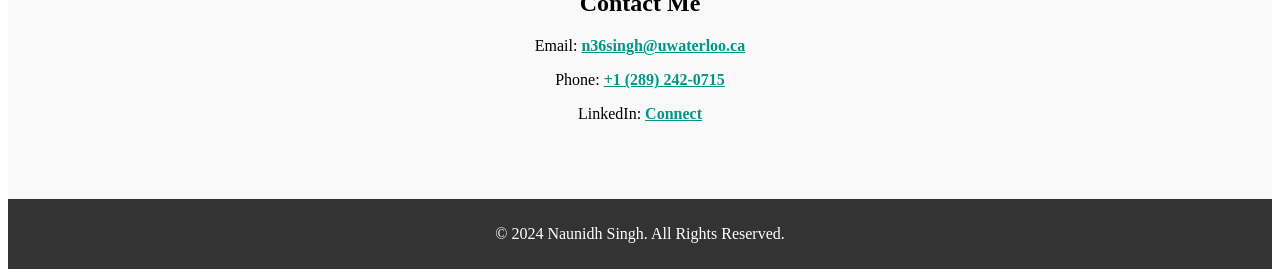
==== commit 106d246e: "fixed sections and formatting added css to github" ====
--- a/index.html
+++ b/index.html
@@ -28,7 +28,7 @@
           Welcome to my portfolio! I’m glad you’re here to explore my work and
           journey.
         </h1>
-        <p>Software Developer| Business Strategist</p>
+        <p>Software Developer | Business Strategist</p>
       </div>
     </section>
 
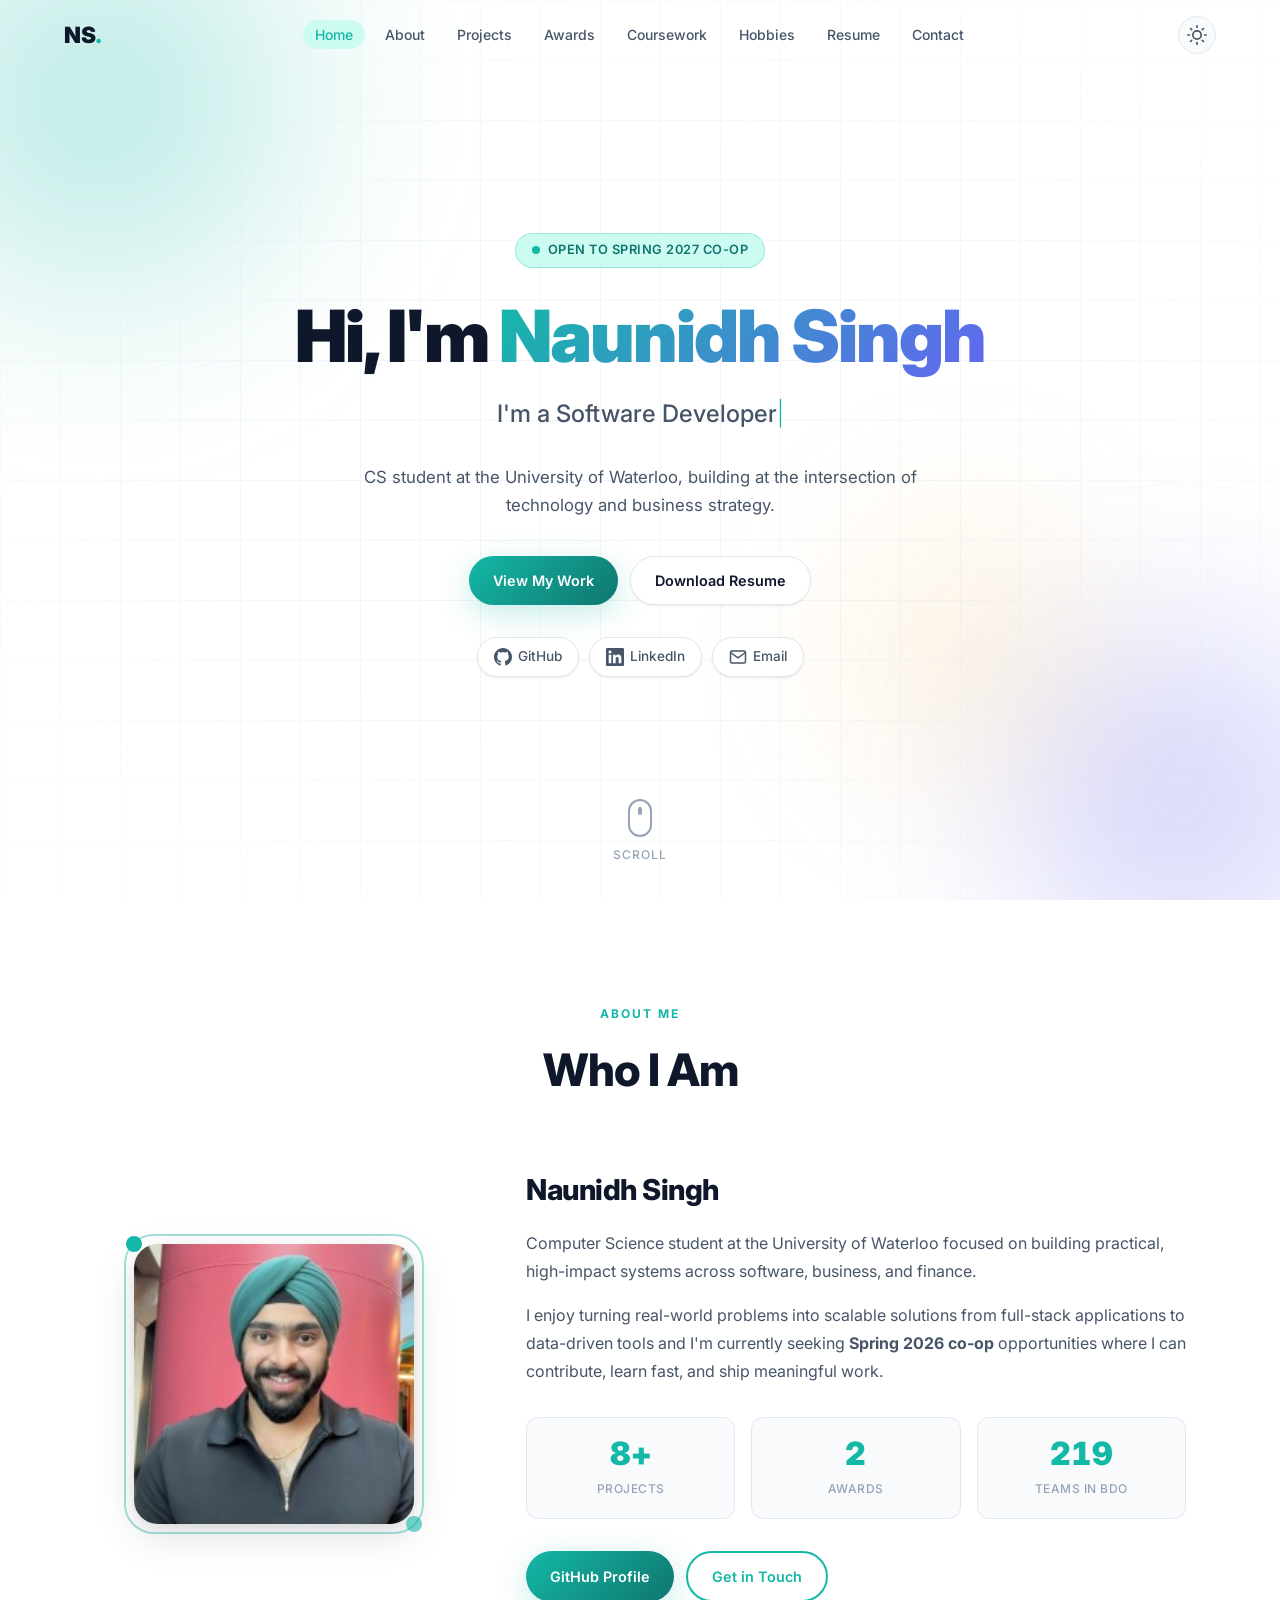
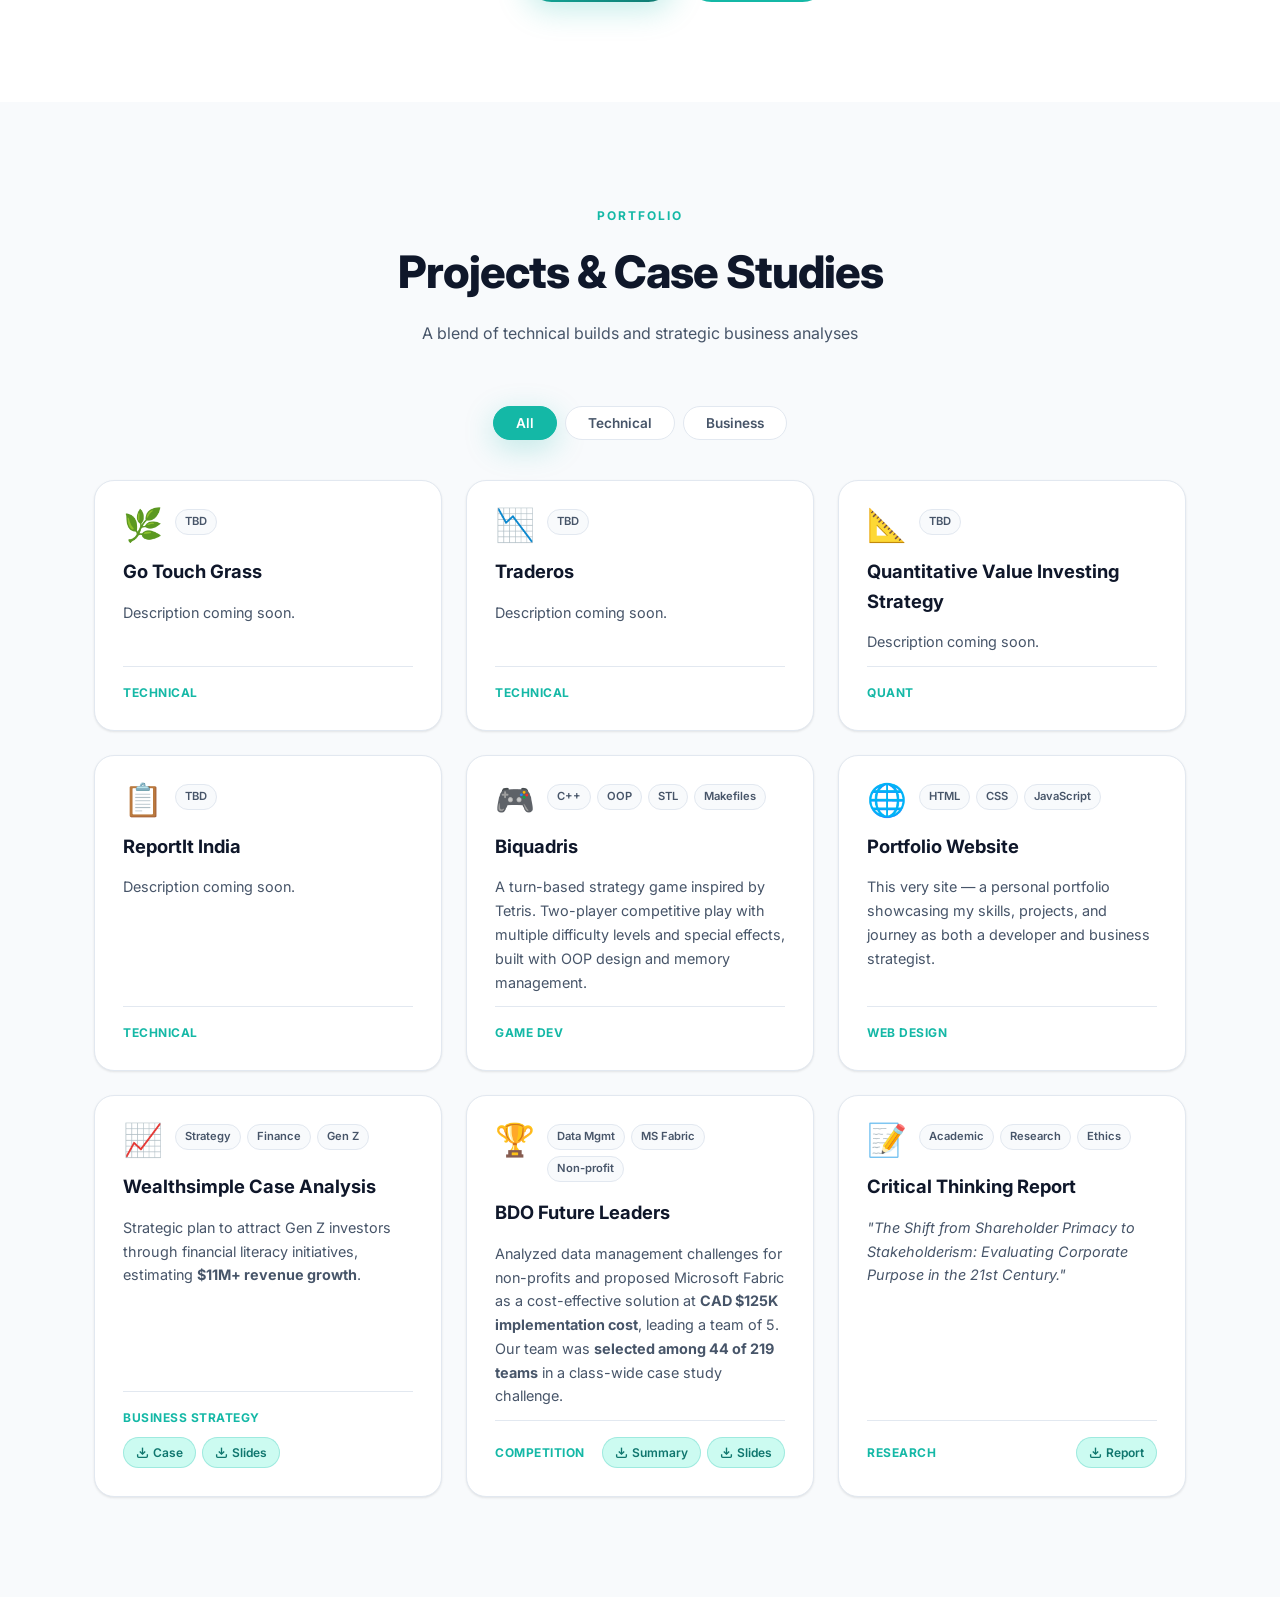
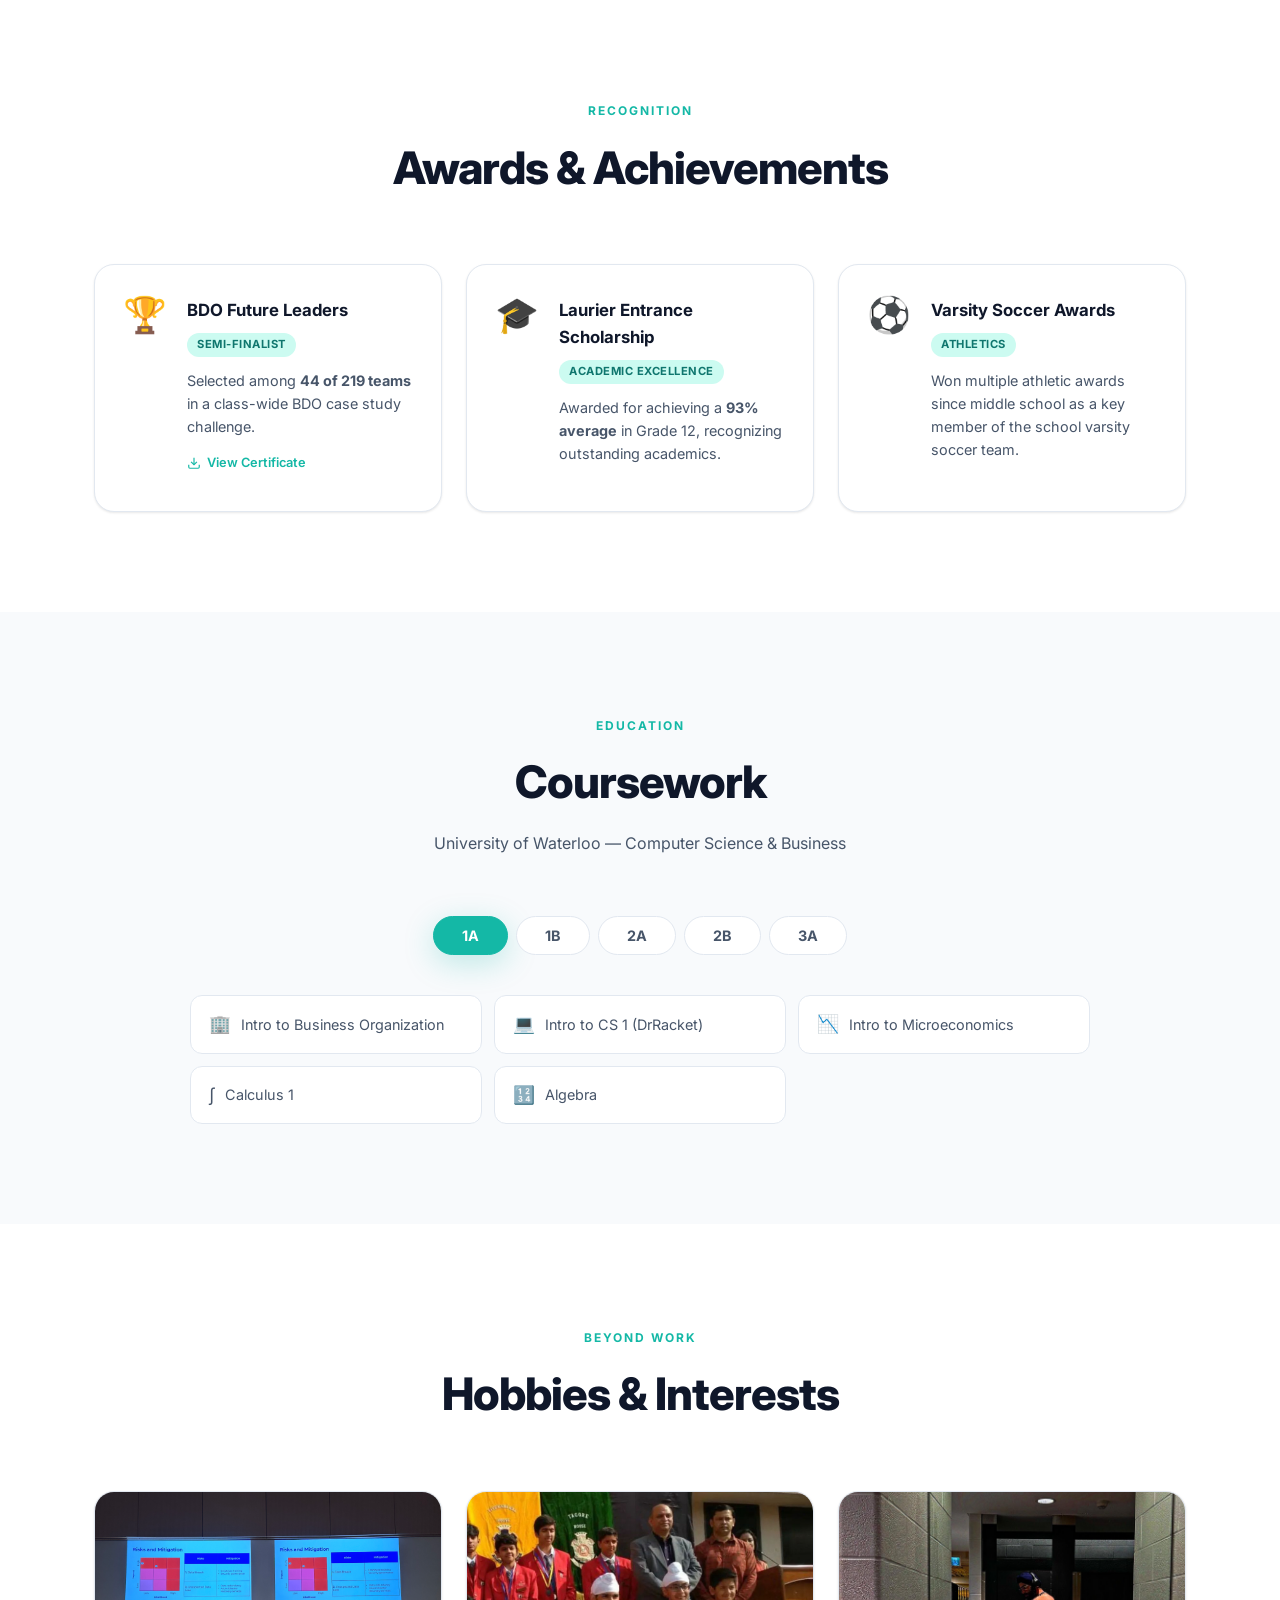
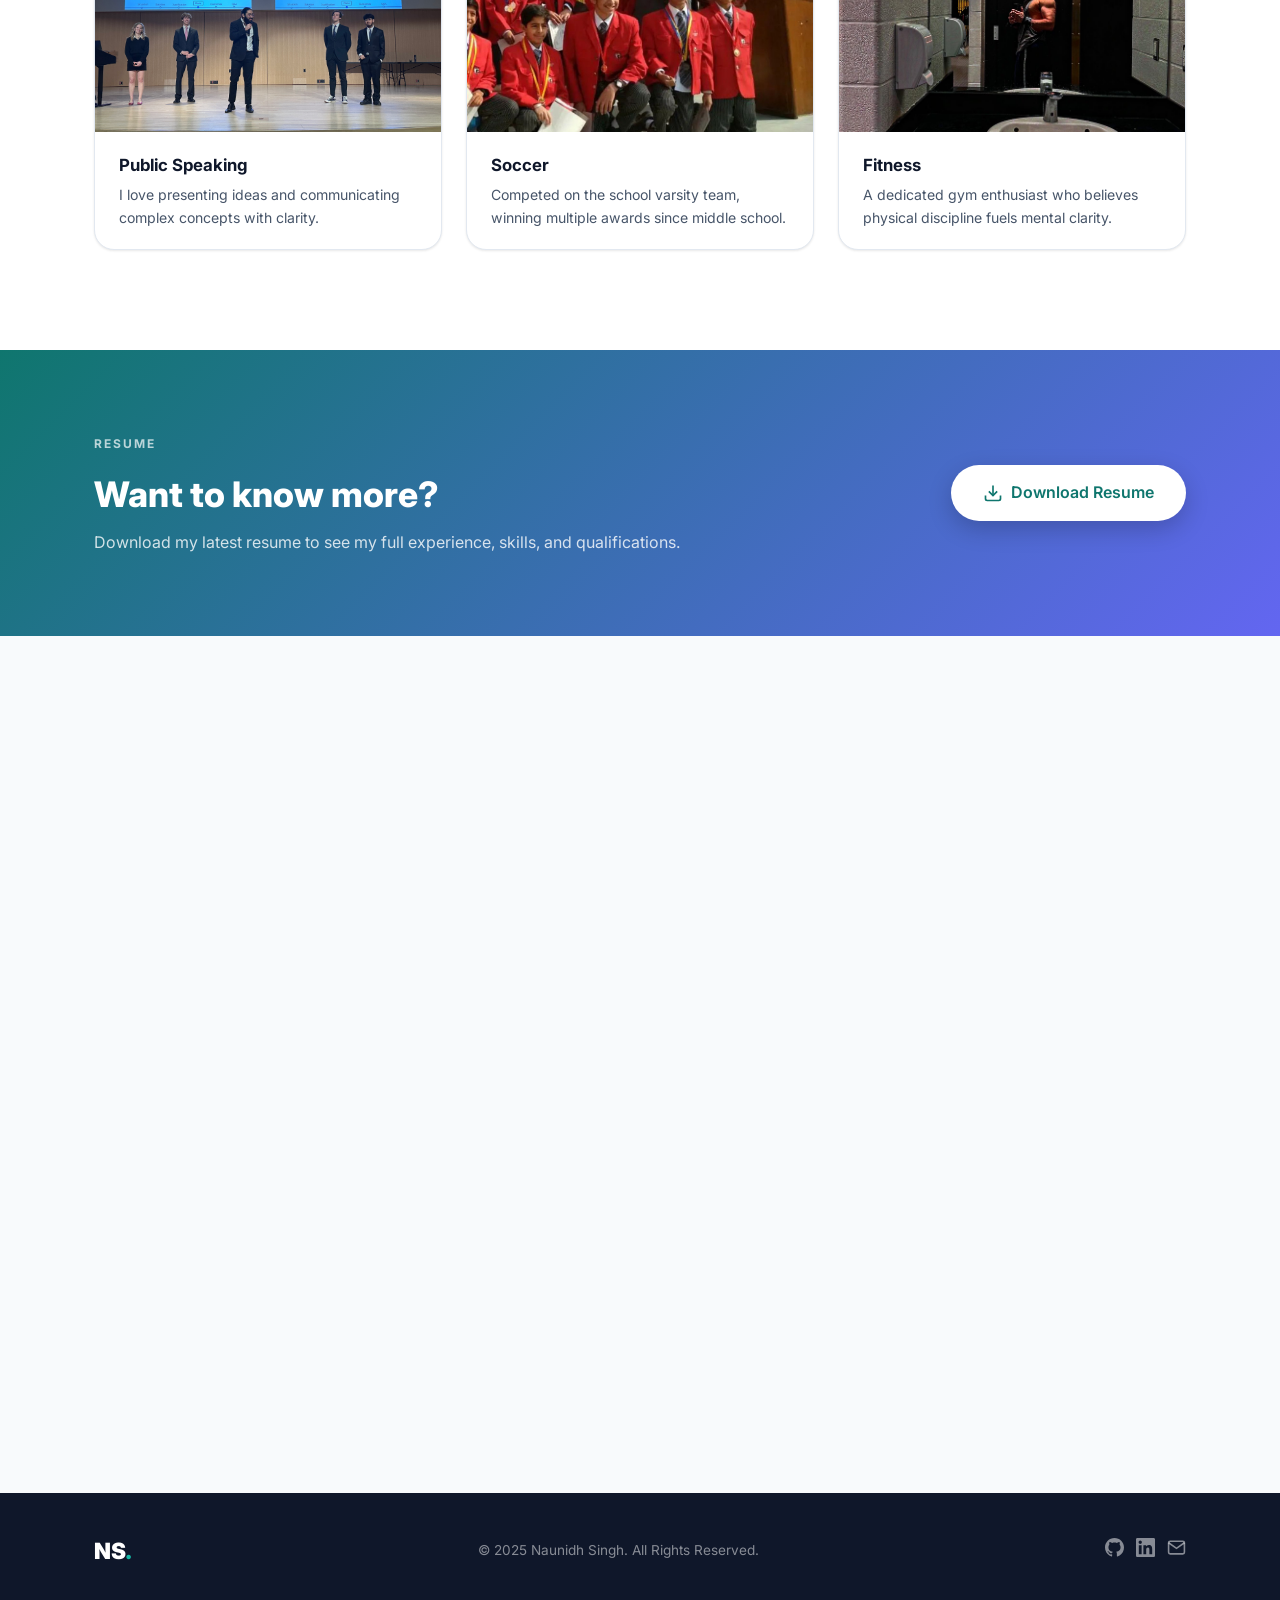
==== commit af1fbfe1: "updated ui" ====
--- a/index.html
+++ b/index.html
@@ -1,282 +1,634 @@
 <!DOCTYPE html>
-<html lang="en">
+<html lang="en" data-theme="light">
   <head>
     <meta charset="UTF-8" />
     <meta name="viewport" content="width=device-width, initial-scale=1.0" />
     <title>Naunidh Singh | Portfolio</title>
+    <link rel="preconnect" href="https://fonts.googleapis.com" />
+    <link rel="preconnect" href="https://fonts.gstatic.com" crossorigin />
+    <link href="https://fonts.googleapis.com/css2?family=Inter:wght@300;400;500;600;700;800;900&display=swap" rel="stylesheet" />
     <link rel="stylesheet" href="style.css" />
   </head>
   <body>
-    <!-- Navigation Bar -->
-    <header>
-      <nav>
-        <ul>
-          <li><a href="#home">Home</a></li>
-          <li><a href="#about">About Me</a></li>
-          <li><a href="#projects">Projects</a></li>
-          <li><a href="#resume">Resume</a></li>
-          <li><a href="#blog">Blog</a></li>
-          <li><a href="#contact">Contact</a></li>
+
+    <!-- Loading Screen -->
+    <div id="loading-screen">
+      <div class="loader">
+        <div class="loader-letters">
+          <span>N</span><span>S</span>
+        </div>
+        <div class="loader-bar-wrap">
+          <div class="loader-bar"></div>
+        </div>
+      </div>
+    </div>
+
+    <!-- Scroll Progress Bar -->
+    <div id="scroll-progress-bar"></div>
+
+    <!-- Navigation -->
+    <header id="site-header">
+      <nav class="navbar">
+        <a href="#home" class="nav-logo">NS<span class="accent-dot">.</span></a>
+        <ul class="nav-links">
+          <li><a href="#home"       class="nav-link">Home</a></li>
+          <li><a href="#about"      class="nav-link">About</a></li>
+          <li><a href="#projects"   class="nav-link">Projects</a></li>
+          <li><a href="#awards"     class="nav-link">Awards</a></li>
+          <li><a href="#coursework" class="nav-link">Coursework</a></li>
+          <li><a href="#hobbies"    class="nav-link">Hobbies</a></li>
+          <li><a href="#resume"     class="nav-link">Resume</a></li>
+          <li><a href="#contact"    class="nav-link">Contact</a></li>
         </ul>
+        <div class="nav-actions">
+          <button id="theme-toggle" class="icon-btn" aria-label="Toggle theme">
+            <svg class="icon-sun" xmlns="http://www.w3.org/2000/svg" width="20" height="20" viewBox="0 0 24 24" fill="none" stroke="currentColor" stroke-width="2" stroke-linecap="round" stroke-linejoin="round"><circle cx="12" cy="12" r="5"/><line x1="12" y1="1" x2="12" y2="3"/><line x1="12" y1="21" x2="12" y2="23"/><line x1="4.22" y1="4.22" x2="5.64" y2="5.64"/><line x1="18.36" y1="18.36" x2="19.78" y2="19.78"/><line x1="1" y1="12" x2="3" y2="12"/><line x1="21" y1="12" x2="23" y2="12"/><line x1="4.22" y1="19.78" x2="5.64" y2="18.36"/><line x1="18.36" y1="5.64" x2="19.78" y2="4.22"/></svg>
+            <svg class="icon-moon" xmlns="http://www.w3.org/2000/svg" width="20" height="20" viewBox="0 0 24 24" fill="none" stroke="currentColor" stroke-width="2" stroke-linecap="round" stroke-linejoin="round"><path d="M21 12.79A9 9 0 1 1 11.21 3 7 7 0 0 0 21 12.79z"/></svg>
+          </button>
+          <button class="hamburger" id="hamburger" aria-label="Open menu">
+            <span></span><span></span><span></span>
+          </button>
+        </div>
       </nav>
     </header>
 
-    <!-- Home Section -->
-    <section id="home">
-      <div class="home-content">
-        <h1>
-          Welcome to my portfolio! I’m glad you’re here to explore my work and
-          journey.
+    <!-- Mobile Drawer -->
+    <div id="mobile-drawer" class="mobile-drawer">
+      <button id="drawer-close" class="drawer-close" aria-label="Close menu">✕</button>
+      <ul>
+        <li><a href="#home"       class="drawer-link">Home</a></li>
+        <li><a href="#about"      class="drawer-link">About</a></li>
+        <li><a href="#projects"   class="drawer-link">Projects</a></li>
+        <li><a href="#awards"     class="drawer-link">Awards</a></li>
+        <li><a href="#coursework" class="drawer-link">Coursework</a></li>
+        <li><a href="#hobbies"    class="drawer-link">Hobbies</a></li>
+        <li><a href="#resume"     class="drawer-link">Resume</a></li>
+        <li><a href="#contact"    class="drawer-link">Contact</a></li>
+      </ul>
+    </div>
+    <div id="drawer-overlay" class="drawer-overlay"></div>
+
+    <!-- ═══════════════ HERO ═══════════════ -->
+    <section id="home" class="hero">
+      <div class="hero-bg">
+        <div class="hero-blob blob-1"></div>
+        <div class="hero-blob blob-2"></div>
+        <div class="hero-blob blob-3"></div>
+        <div class="hero-grid-overlay"></div>
+      </div>
+      <div class="hero-content">
+        <div class="hero-badge reveal-fade">
+          <span class="badge-dot"></span>
+          Open to Spring 2027 Co-op
+        </div>
+        <h1 class="hero-heading reveal-fade">
+          Hi, I'm <span class="gradient-text">Naunidh Singh</span>
         </h1>
-        <p>Software Developer | Business Strategist</p>
-      </div>
-    </section>
-
-    <!-- About Me Section -->
-    <section id="about">
-      <h2>Naunidh Singh</h2>
-      <div class="about-content">
-        <img src="image copy.png" alt="Photo of Naunidh Singh" />
-        <p>
-          I'm a Computer Science student at the University of Waterloo with a
-          strong interest in business and finance. Currently seeking Spring 2027
-          co-op opportunities in software development, data-driven business
-          roles
+        <p class="hero-role reveal-fade">
+          <span class="role-prefix">I'm a </span><span id="typed-text"></span><span class="typed-cursor">|</span>
         </p>
-      </div>
-      <div class="Github">
-        <a target="_blank" href="https://github.com/Naunidhsingh20904"
-          >Github</a
-        >
-      </div>
-    </section>
-
-    <!-- Projects Section -->
-    <section id="projects">
-      <h2>Projects, Case Analysis & Lot More!</h2>
-      <div class="project-list">
-        <div class="project-card">
-          <h3>Airbnb clone</h3>
-          <p>description goes here</p>
-          <p>
-            <strong>Technologies:</strong> HTML, CSS, Javascript, Express, Node,
-            Tailwind
-          </p>
-        </div>
-
-        <div class="project-card">
-          <h3>Biquadris</h3>
-          <p>
-            Designed and implemented a turn-based, grid-based strategy game
-            inspired by Tetris, supporting multiple difficulty levels, special
-            effects, and competitive two-player gameplay. Focused on
-            object-oriented design, memory management, and extensibility.
-          </p>
-          <p><strong>Technologies:</strong> C++</p>
-          <p><strong>Framework:</strong> Standard C++ (OOP, STL, Makefiles)</p>
-        </div>
-
-        <div class="project-card">
-          <h3>Currency Calculator</h3>
-          <p>
-            Built a currency exchange calculator using free api by fawazahmed0
-          </p>
-          <p><strong>Technologies:</strong> HTML, CSS, Javascript.</p>
-        </div>
-        <div class="project-card">
-          <h3>Portfolio Website</h3>
-          <p>A personal website showcasing my skills, projects & lot more.</p>
-          <p><strong>Technologies:</strong> HTML, CSS</p>
-        </div>
-        <div class="project-card">
-          <h3>Financial Modeling Tool (coming soon)</h3>
-          <p>A data analysis tool for financial strategies.</p>
-          <p><strong>Technologies:</strong> Python, Excel</p>
-        </div>
-        <div class="project-card">
-          <h3>Wealthsimple Case analysis</h3>
-
-          <p>
-            Case Description: Developed and presented a strategic plan for
-            Wealthsimple to attract Gen Z investors through financial literacy
-            initiatives, estimated to generate over $11M, while managing team
-            challenges and ensuring smooth project execution.
-          </p>
-          <p>Download full case below:</p>
-          <a href="wealthsimple_fix.pdf" download> Download Livecase</a>
-          <br />
-          <a href="Wealthsimple presentation.pdf" download>
-            Download Presentation</a
-          >
-        </div>
-        <div class="project-card">
-          <h3>BDO Future Leaders challenge</h3>
-
-          <p>
-            Case Description: Analyzed data management challenges for
-            non-profits, proposed Microsoft Fabric as a cost-effective solution
-            with an estimated CAD 125 implementation cost, led a team of 5
-          </p>
-          <a href="Executive Summary - Group 4 - Lab 18 (1).pdf" download>
-            Download Executive Summary</a
-          >
-          <a
-            href="BDO Future Leaders Challenge - Group 4 - Lab 18 (1).pdf"
-            download
-          >
-            Download Presentation</a
-          >
-        </div>
-        <div class="project-card">
-          <h3>Critical Thinking Report</h3>
-          <p>Let's not forget to think Critically!</p>
-
-          <p>
-            The Shift from Shareholder Primacy to Stakeholderism: Evaluating
-            Corporate Purpose in the 21st Century.
-          </p>
-          <a href="critical_thinking_report.pdf"> Download Report</a>
-        </div>
-      </div>
-    </section>
-    <!-- Awards Section -->
-    <section id="awards">
-      <h2>Awards!</h2>
-      <div class="award-list">
-        <div class="award-card">
-          <p>
-            <strong>BDO Future Leaders Semi-Finalist:</strong> Selected among 44
-            out of 219 teams. <a href="BDO.pdf"> (Download Certificate)</a>
-          </p>
-          <p>
-            <strong>Laurier Entrance Scholarship:</strong> Awarded for achieving
-            93% in Grade 12.
-          </p>
-        </div>
-      </div>
-    </section>
-
-    <!-- course work section -->
-    <section id="coursework">
-      <h2>Course-work</h2>
-      <div class="course-list">
-        <div class="course-card">
-          <h3>1A</h3>
-          <p>Intro to Business Organization</p>
-          <p>Intro to Computer Science 1 (Dr.Racket)</p>
-          <p>Intro to Microeconomics</p>
-          <p>Calculus 1</p>
-          <p>Algebra</p>
-        </div>
-        <div class="course-card">
-          <h3>1B</h3>
-          <p>Functional Areas Of The Organization</p>
-          <p>Intro to Computer Science 2 (Python)</p>
-          <p>Intro to Macroeconomics</p>
-          <p>Calculus 2</p>
-          <p>Intro Academic Writing</p>
-          <p>Linear Algebra</p>
-        </div>
-        <div class="course-card">
-          <h3>2A</h3>
-          <p>Intro to Financial Accounting</p>
-          <p>Financial Management 1</p>
-          <p>Organizational Behaviour</p>
-          <p>Calculus 2</p>
-          <p>Elementary Algorithm Design and Data Abstraction</p>
-          <p>Tools & Tech for Software Dev</p>
-        </div>
-        <div class="course-card">
-          <h3>2B</h3>
-          <p>Logic and computation</p>
-          <p>Object oriented programming</p>
-          <p>Organizational Behaviour C++</p>
-          <p>Computer Organization and Design</p>
-          <p>An Introduction to Rhetoric</p>
-        </div>
-        <div class="course-card">
-          <h3>3A</h3>
-          <p>Intro to Combinatorics</p>
-          <p>Application Development</p>
-          <p>Foundations of sequential programs</p>
-          <p>Foundations of Human Anatomy and Physiology</p>
-        </div>
-      </div>
-    </section>
-
-    <!-- hobbies section -->
-    <section id="hobbies">
-      <h2>Hobbies!</h2>
-      <div class="hobbies-list">
-        <div class="hooby-card">
-          <h3>I enjoy presenting ideas!</h3>
-          <img src="present.jpeg" alt="naunidh presenting" />
-        </div>
-        <div class="hooby-card">
-          <h3>Soccer</h3>
-          <p>
-            I played soccer for my school varsity team and had won many awards
-            since middle school ;)
-          </p>
-          <p>Picture from my school magazine!</p>
-          <img src="medal.jpeg" alt="Naunidh receiving a medal on stage" />
-        </div>
-        <div class="hooby-card">
-          <h3>I'm a Gymfreak!!</h3>
-          <img src="gym.JPG" alt="Naunidh receiving a medal on stage" />
-        </div>
-      </div>
-    </section>
-
-    <!-- Resume Section -->
-    <section id="resume">
-      <h2>Resume</h2>
-      <p>Download my latest resume below:</p>
-      <a href="singh_resume2.pdf" download>Download Resume</a>
-    </section>
-
-    <!-- Blog Section (Optional) -->
-    <section id="blog">
-      <h2>Blog</h2>
-      <p>
-        Coming soon! I’ll be writing about tech trends, case studies, and
-        insights from my projects.
-      </p>
-    </section>
-
-    <!-- Contact Section -->
-    <section id="contact">
-      <h2>Contact Me</h2>
-
-      <p>
-        Email: <a href="mailto:n36singh@uwaterloo.ca">n36singh@uwaterloo.ca</a>
-      </p>
-
-      <p>Phone: <a href="tel:+12892420715">+1 (289) 242-0715</a></p>
-      <p>
-        LinkedIn:
-        <a href="https://www.linkedin.com/in/naunidh-singh-196b25218/">
-          Connect</a
-        >
-      </p>
-
-      <!-- <form action="submit-form.php" method="post">
-            <label for="name">Name:</label>
-            <input type="text" id="name" name="name" required>
-            
-            <label for="email">Email:</label>
-            <input type="email" id="email" name="email" required>
-            
-            <label for="message">Message:</label>
-            <textarea id="message" name="message" required></textarea>
-            
-            <button type="submit">Send</button>
-        </form> -->
-    </section>
-
-    <!-- Footer -->
-    <footer>
-      <p>&copy; 2024 Naunidh Singh. All Rights Reserved.</p>
+        <p class="hero-desc reveal-fade">
+          CS student at the University of Waterloo, building at the intersection of technology and business strategy.
+        </p>
+        <div class="hero-actions reveal-fade">
+          <a href="#projects" class="btn btn-primary">View My Work</a>
+          <a href="singh_resume2.pdf" download class="btn btn-ghost">Download Resume</a>
+        </div>
+        <div class="hero-socials reveal-fade">
+          <a href="https://github.com/Naunidhsingh20904" target="_blank" class="social-pill" aria-label="GitHub">
+            <svg xmlns="http://www.w3.org/2000/svg" width="18" height="18" viewBox="0 0 24 24" fill="currentColor"><path d="M12 0c-6.626 0-12 5.373-12 12 0 5.302 3.438 9.8 8.207 11.387.599.111.793-.261.793-.577v-2.234c-3.338.726-4.033-1.416-4.033-1.416-.546-1.387-1.333-1.756-1.333-1.756-1.089-.745.083-.729.083-.729 1.205.084 1.839 1.237 1.839 1.237 1.07 1.834 2.807 1.304 3.492.997.107-.775.418-1.305.762-1.604-2.665-.305-5.467-1.334-5.467-5.931 0-1.311.469-2.381 1.236-3.221-.124-.303-.535-1.524.117-3.176 0 0 1.008-.322 3.301 1.23.957-.266 1.983-.399 3.003-.404 1.02.005 2.047.138 3.006.404 2.291-1.552 3.297-1.23 3.297-1.23.653 1.653.242 2.874.118 3.176.77.84 1.235 1.911 1.235 3.221 0 4.609-2.807 5.624-5.479 5.921.43.372.823 1.102.823 2.222v3.293c0 .319.192.694.801.576 4.765-1.589 8.199-6.086 8.199-11.386 0-6.627-5.373-12-12-12z"/></svg>
+            GitHub
+          </a>
+          <a href="https://www.linkedin.com/in/naunidh-singh-196b25218/" target="_blank" class="social-pill" aria-label="LinkedIn">
+            <svg xmlns="http://www.w3.org/2000/svg" width="18" height="18" viewBox="0 0 24 24" fill="currentColor"><path d="M20.447 20.452h-3.554v-5.569c0-1.328-.027-3.037-1.852-3.037-1.853 0-2.136 1.445-2.136 2.939v5.667H9.351V9h3.414v1.561h.046c.477-.9 1.637-1.85 3.37-1.85 3.601 0 4.267 2.37 4.267 5.455v6.286zM5.337 7.433c-1.144 0-2.063-.926-2.063-2.065 0-1.138.92-2.063 2.063-2.063 1.14 0 2.064.925 2.064 2.063 0 1.139-.925 2.065-2.064 2.065zm1.782 13.019H3.555V9h3.564v11.452zM22.225 0H1.771C.792 0 0 .774 0 1.729v20.542C0 23.227.792 24 1.771 24h20.451C23.2 24 24 23.227 24 22.271V1.729C24 .774 23.2 0 22.222 0h.003z"/></svg>
+            LinkedIn
+          </a>
+          <a href="mailto:n36singh@uwaterloo.ca" class="social-pill" aria-label="Email">
+            <svg xmlns="http://www.w3.org/2000/svg" width="18" height="18" viewBox="0 0 24 24" fill="none" stroke="currentColor" stroke-width="2"><path d="M4 4h16c1.1 0 2 .9 2 2v12c0 1.1-.9 2-2 2H4c-1.1 0-2-.9-2-2V6c0-1.1.9-2 2-2z"/><polyline points="22,6 12,13 2,6"/></svg>
+            Email
+          </a>
+        </div>
+      </div>
+      <a href="#about" class="hero-scroll-hint" aria-label="Scroll down">
+        <div class="scroll-mouse">
+          <div class="scroll-wheel"></div>
+        </div>
+        <span>Scroll</span>
+      </a>
+    </section>
+
+    <!-- ═══════════════ ABOUT ═══════════════ -->
+    <section id="about" class="section">
+      <div class="container">
+        <div class="section-header reveal-up">
+          <span class="section-tag">About Me</span>
+          <h2 class="section-title">Who I Am</h2>
+        </div>
+        <div class="about-grid">
+          <div class="about-photo-col reveal-left">
+            <div class="photo-frame">
+              <img src="image copy.png" alt="Naunidh Singh" class="profile-photo" />
+              <div class="photo-accent-ring"></div>
+              <div class="photo-accent-dot dot-tl"></div>
+              <div class="photo-accent-dot dot-br"></div>
+            </div>
+          </div>
+          <div class="about-text-col reveal-right">
+            <h3 class="about-name">Naunidh Singh</h3>
+            <p class="about-bio">
+              Computer Science student at the University of Waterloo focused on building practical, high-impact systems across software, business, and finance.
+            </p>
+            <p class="about-bio">
+              I enjoy turning real-world problems into scalable solutions from full-stack applications to data-driven tools and I'm currently seeking <strong>Spring 2026 co-op</strong> opportunities where I can contribute, learn fast, and ship meaningful work.
+            </p>
+            <div class="about-stats">
+              <div class="stat-box">
+                <span class="stat-num counter" data-target="8">0</span><span class="stat-num">+</span>
+                <p>Projects</p>
+              </div>
+              <div class="stat-box">
+                <span class="stat-num counter" data-target="2">0</span>
+                <p>Awards</p>
+              </div>
+              <div class="stat-box">
+                <span class="stat-num counter" data-target="219">0</span>
+                <p>Teams in BDO</p>
+              </div>
+            </div>
+            <div class="about-btns">
+              <a href="https://github.com/Naunidhsingh20904" target="_blank" class="btn btn-primary">GitHub Profile</a>
+              <a href="#contact" class="btn btn-outline">Get in Touch</a>
+            </div>
+          </div>
+        </div>
+      </div>
+    </section>
+
+    <!-- ═══════════════ PROJECTS ═══════════════ -->
+    <section id="projects" class="section section-alt">
+      <div class="container">
+        <div class="section-header reveal-up">
+          <span class="section-tag">Portfolio</span>
+          <h2 class="section-title">Projects & Case Studies</h2>
+          <p class="section-sub">A blend of technical builds and strategic business analyses</p>
+        </div>
+
+        <div class="filter-bar reveal-up">
+          <button class="filter-btn active" data-filter="all">All</button>
+          <button class="filter-btn" data-filter="technical">Technical</button>
+          <button class="filter-btn" data-filter="business">Business</button>
+        </div>
+
+        <div class="project-grid">
+
+          <article class="project-card reveal-up" data-cat="technical">
+            <div class="pc-top">
+              <span class="pc-emoji">🌿</span>
+              <div class="pc-tags">
+                <span class="tag">TBD</span>
+              </div>
+            </div>
+            <h3>Go Touch Grass</h3>
+            <p>Description coming soon.</p>
+            <div class="pc-footer">
+              <span class="pc-type-badge">Technical</span>
+            </div>
+          </article>
+
+          <article class="project-card reveal-up" data-cat="technical">
+            <div class="pc-top">
+              <span class="pc-emoji">📉</span>
+              <div class="pc-tags">
+                <span class="tag">TBD</span>
+              </div>
+            </div>
+            <h3>Traderos</h3>
+            <p>Description coming soon.</p>
+            <div class="pc-footer">
+              <span class="pc-type-badge">Technical</span>
+            </div>
+          </article>
+
+          <article class="project-card reveal-up" data-cat="technical">
+            <div class="pc-top">
+              <span class="pc-emoji">📐</span>
+              <div class="pc-tags">
+                <span class="tag">TBD</span>
+              </div>
+            </div>
+            <h3>Quantitative Value Investing Strategy</h3>
+            <p>Description coming soon.</p>
+            <div class="pc-footer">
+              <span class="pc-type-badge">Quant</span>
+            </div>
+          </article>
+
+          <article class="project-card reveal-up" data-cat="technical">
+            <div class="pc-top">
+              <span class="pc-emoji">📋</span>
+              <div class="pc-tags">
+                <span class="tag">TBD</span>
+              </div>
+            </div>
+            <h3>ReportIt India</h3>
+            <p>Description coming soon.</p>
+            <div class="pc-footer">
+              <span class="pc-type-badge">Technical</span>
+            </div>
+          </article>
+
+          <article class="project-card reveal-up" data-cat="technical">
+            <div class="pc-top">
+              <span class="pc-emoji">🎮</span>
+              <div class="pc-tags">
+                <span class="tag">C++</span><span class="tag">OOP</span><span class="tag">STL</span><span class="tag">Makefiles</span>
+              </div>
+            </div>
+            <h3>Biquadris</h3>
+            <p>A turn-based strategy game inspired by Tetris. Two-player competitive play with multiple difficulty levels and special effects, built with OOP design and memory management.</p>
+            <div class="pc-footer">
+              <span class="pc-type-badge">Game Dev</span>
+            </div>
+          </article>
+
+          <article class="project-card reveal-up" data-cat="technical">
+            <div class="pc-top">
+              <span class="pc-emoji">🌐</span>
+              <div class="pc-tags">
+                <span class="tag">HTML</span><span class="tag">CSS</span><span class="tag">JavaScript</span>
+              </div>
+            </div>
+            <h3>Portfolio Website</h3>
+            <p>This very site — a personal portfolio showcasing my skills, projects, and journey as both a developer and business strategist.</p>
+            <div class="pc-footer">
+              <span class="pc-type-badge">Web Design</span>
+            </div>
+          </article>
+
+          <article class="project-card reveal-up" data-cat="business">
+            <div class="pc-top">
+              <span class="pc-emoji">📈</span>
+              <div class="pc-tags">
+                <span class="tag">Strategy</span><span class="tag">Finance</span><span class="tag">Gen Z</span>
+              </div>
+            </div>
+            <h3>Wealthsimple Case Analysis</h3>
+            <p>Strategic plan to attract Gen Z investors through financial literacy initiatives, estimating <strong>$11M+ revenue growth</strong>.</p>
+            <div class="pc-footer">
+              <span class="pc-type-badge">Business Strategy</span>
+              <div class="dl-links">
+                <a href="wealthsimple_fix.pdf" download class="dl-btn">
+                  <svg xmlns="http://www.w3.org/2000/svg" width="13" height="13" viewBox="0 0 24 24" fill="none" stroke="currentColor" stroke-width="2.5"><path d="M21 15v4a2 2 0 0 1-2 2H5a2 2 0 0 1-2-2v-4"/><polyline points="7 10 12 15 17 10"/><line x1="12" y1="15" x2="12" y2="3"/></svg>
+                  Case
+                </a>
+                <a href="Wealthsimple presentation.pdf" download class="dl-btn">
+                  <svg xmlns="http://www.w3.org/2000/svg" width="13" height="13" viewBox="0 0 24 24" fill="none" stroke="currentColor" stroke-width="2.5"><path d="M21 15v4a2 2 0 0 1-2 2H5a2 2 0 0 1-2-2v-4"/><polyline points="7 10 12 15 17 10"/><line x1="12" y1="15" x2="12" y2="3"/></svg>
+                  Slides
+                </a>
+              </div>
+            </div>
+          </article>
+
+          <article class="project-card reveal-up" data-cat="business">
+            <div class="pc-top">
+              <span class="pc-emoji">🏆</span>
+              <div class="pc-tags">
+                <span class="tag">Data Mgmt</span><span class="tag">MS Fabric</span><span class="tag">Non-profit</span>
+              </div>
+            </div>
+            <h3>BDO Future Leaders</h3>
+            <p>Analyzed data management challenges for non-profits and proposed Microsoft Fabric as a cost-effective solution at <strong>CAD $125K implementation cost</strong>, leading a team of 5. Our team was <strong>selected among 44 of 219 teams</strong> in a class-wide case study challenge.</p>
+            <div class="pc-footer">
+              <span class="pc-type-badge">Competition</span>
+              <div class="dl-links">
+                <a href="Executive Summary - Group 4 - Lab 18 (1).pdf" download class="dl-btn">
+                  <svg xmlns="http://www.w3.org/2000/svg" width="13" height="13" viewBox="0 0 24 24" fill="none" stroke="currentColor" stroke-width="2.5"><path d="M21 15v4a2 2 0 0 1-2 2H5a2 2 0 0 1-2-2v-4"/><polyline points="7 10 12 15 17 10"/><line x1="12" y1="15" x2="12" y2="3"/></svg>
+                  Summary
+                </a>
+                <a href="BDO Future Leaders Challenge - Group 4 - Lab 18 (1).pdf" download class="dl-btn">
+                  <svg xmlns="http://www.w3.org/2000/svg" width="13" height="13" viewBox="0 0 24 24" fill="none" stroke="currentColor" stroke-width="2.5"><path d="M21 15v4a2 2 0 0 1-2 2H5a2 2 0 0 1-2-2v-4"/><polyline points="7 10 12 15 17 10"/><line x1="12" y1="15" x2="12" y2="3"/></svg>
+                  Slides
+                </a>
+              </div>
+            </div>
+          </article>
+
+          <article class="project-card reveal-up" data-cat="business">
+            <div class="pc-top">
+              <span class="pc-emoji">📝</span>
+              <div class="pc-tags">
+                <span class="tag">Academic</span><span class="tag">Research</span><span class="tag">Ethics</span>
+              </div>
+            </div>
+            <h3>Critical Thinking Report</h3>
+            <p><em>"The Shift from Shareholder Primacy to Stakeholderism: Evaluating Corporate Purpose in the 21st Century."</em></p>
+            <div class="pc-footer">
+              <span class="pc-type-badge">Research</span>
+              <div class="dl-links">
+                <a href="critical_thinking_report.pdf" download class="dl-btn">
+                  <svg xmlns="http://www.w3.org/2000/svg" width="13" height="13" viewBox="0 0 24 24" fill="none" stroke="currentColor" stroke-width="2.5"><path d="M21 15v4a2 2 0 0 1-2 2H5a2 2 0 0 1-2-2v-4"/><polyline points="7 10 12 15 17 10"/><line x1="12" y1="15" x2="12" y2="3"/></svg>
+                  Report
+                </a>
+              </div>
+            </div>
+          </article>
+
+        </div>
+      </div>
+    </section>
+
+    <!-- ═══════════════ AWARDS ═══════════════ -->
+    <section id="awards" class="section">
+      <div class="container">
+        <div class="section-header reveal-up">
+          <span class="section-tag">Recognition</span>
+          <h2 class="section-title">Awards & Achievements</h2>
+        </div>
+        <div class="awards-grid">
+          <div class="award-card reveal-up">
+            <div class="award-icon-wrap">🏆</div>
+            <div class="award-body">
+              <h3>BDO Future Leaders</h3>
+              <span class="award-pill">Semi-Finalist</span>
+              <p>Selected among <strong>44 of 219 teams</strong> in a class-wide BDO case study challenge.</p>
+              <a href="BDO.pdf" download class="award-cert-btn">
+                <svg xmlns="http://www.w3.org/2000/svg" width="14" height="14" viewBox="0 0 24 24" fill="none" stroke="currentColor" stroke-width="2"><path d="M21 15v4a2 2 0 0 1-2 2H5a2 2 0 0 1-2-2v-4"/><polyline points="7 10 12 15 17 10"/><line x1="12" y1="15" x2="12" y2="3"/></svg>
+                View Certificate
+              </a>
+            </div>
+          </div>
+          <div class="award-card reveal-up">
+            <div class="award-icon-wrap">🎓</div>
+            <div class="award-body">
+              <h3>Laurier Entrance Scholarship</h3>
+              <span class="award-pill">Academic Excellence</span>
+              <p>Awarded for achieving a <strong>93% average</strong> in Grade 12, recognizing outstanding academics.</p>
+            </div>
+          </div>
+          <div class="award-card reveal-up">
+            <div class="award-icon-wrap">⚽</div>
+            <div class="award-body">
+              <h3>Varsity Soccer Awards</h3>
+              <span class="award-pill">Athletics</span>
+              <p>Won multiple athletic awards since middle school as a key member of the school varsity soccer team.</p>
+            </div>
+          </div>
+        </div>
+      </div>
+    </section>
+
+    <!-- ═══════════════ COURSEWORK ═══════════════ -->
+    <section id="coursework" class="section section-alt">
+      <div class="container">
+        <div class="section-header reveal-up">
+          <span class="section-tag">Education</span>
+          <h2 class="section-title">Coursework</h2>
+          <p class="section-sub">University of Waterloo — Computer Science &amp; Business</p>
+        </div>
+
+        <div class="term-tabs reveal-up">
+          <button class="term-tab active" data-term="1A">1A</button>
+          <button class="term-tab" data-term="1B">1B</button>
+          <button class="term-tab" data-term="2A">2A</button>
+          <button class="term-tab" data-term="2B">2B</button>
+          <button class="term-tab" data-term="3A">3A</button>
+        </div>
+
+        <div class="term-panels">
+
+          <div class="term-panel active" id="panel-1A">
+            <div class="course-grid">
+              <div class="course-chip"><span>🏢</span> Intro to Business Organization</div>
+              <div class="course-chip"><span>💻</span> Intro to CS 1 (DrRacket)</div>
+              <div class="course-chip"><span>📉</span> Intro to Microeconomics</div>
+              <div class="course-chip"><span>∫</span> Calculus 1</div>
+              <div class="course-chip"><span>🔢</span> Algebra</div>
+            </div>
+          </div>
+
+          <div class="term-panel" id="panel-1B">
+            <div class="course-grid">
+              <div class="course-chip"><span>🏢</span> Functional Areas of the Organization</div>
+              <div class="course-chip"><span>🐍</span> Intro to CS 2 (Python)</div>
+              <div class="course-chip"><span>📈</span> Intro to Macroeconomics</div>
+              <div class="course-chip"><span>∫</span> Calculus 2</div>
+              <div class="course-chip"><span>✍️</span> Intro Academic Writing</div>
+              <div class="course-chip"><span>🔢</span> Linear Algebra</div>
+            </div>
+          </div>
+
+          <div class="term-panel" id="panel-2A">
+            <div class="course-grid">
+              <div class="course-chip"><span>💰</span> Intro to Financial Accounting</div>
+              <div class="course-chip"><span>📊</span> Financial Management 1</div>
+              <div class="course-chip"><span>👥</span> Organizational Behaviour</div>
+              <div class="course-chip"><span>∫</span> Calculus 2</div>
+              <div class="course-chip"><span>🔍</span> Algorithm Design & Data Abstraction</div>
+              <div class="course-chip"><span>🛠️</span> Tools &amp; Tech for Software Dev</div>
+            </div>
+          </div>
+
+          <div class="term-panel" id="panel-2B">
+            <div class="course-grid">
+              <div class="course-chip"><span>🧠</span> Logic and Computation</div>
+              <div class="course-chip"><span>🧩</span> Object Oriented Programming (C++)</div>
+              <div class="course-chip"><span>👥</span> Organizational Behaviour</div>
+              <div class="course-chip"><span>🖥️</span> Computer Organization and Design</div>
+              <div class="course-chip"><span>🗣️</span> Introduction to Rhetoric</div>
+            </div>
+          </div>
+
+          <div class="term-panel" id="panel-3A">
+            <div class="course-grid">
+              <div class="course-chip"><span>🔢</span> Intro to Combinatorics</div>
+              <div class="course-chip"><span>📱</span> Application Development</div>
+              <div class="course-chip"><span>⚙️</span> Foundations of Sequential Programs</div>
+              <div class="course-chip"><span>🧬</span> Human Anatomy and Physiology</div>
+              <div class="course-chip"><span>🤝</span> BET 430 Sales Fundamentals</div>
+            </div>
+          </div>
+
+        </div>
+      </div>
+    </section>
+
+    <!-- ═══════════════ HOBBIES ═══════════════ -->
+    <section id="hobbies" class="section">
+      <div class="container">
+        <div class="section-header reveal-up">
+          <span class="section-tag">Beyond Work</span>
+          <h2 class="section-title">Hobbies &amp; Interests</h2>
+        </div>
+        <div class="hobbies-grid">
+
+          <div class="hobby-card reveal-up">
+            <div class="hobby-img-wrap">
+              <img src="present.jpeg" alt="Naunidh presenting" loading="lazy" />
+              <div class="hobby-overlay">
+                <p>Public speaking &amp; pitching ideas to live audiences</p>
+              </div>
+            </div>
+            <div class="hobby-info">
+              <h3>Public Speaking</h3>
+              <p>I love presenting ideas and communicating complex concepts with clarity.</p>
+            </div>
+          </div>
+
+          <div class="hobby-card reveal-up">
+            <div class="hobby-img-wrap">
+              <img src="medal.jpeg" alt="Naunidh receiving a medal" loading="lazy" />
+              <div class="hobby-overlay">
+                <p>Varsity soccer player &amp; multi-award winner</p>
+              </div>
+            </div>
+            <div class="hobby-info">
+              <h3>Soccer</h3>
+              <p>Competed on the school varsity team, winning multiple awards since middle school.</p>
+            </div>
+          </div>
+
+          <div class="hobby-card reveal-up">
+            <div class="hobby-img-wrap">
+              <img src="gym.JPG" alt="Naunidh at the gym" loading="lazy" />
+              <div class="hobby-overlay">
+                <p>Consistent gym-goer — physical discipline drives mental performance</p>
+              </div>
+            </div>
+            <div class="hobby-info">
+              <h3>Fitness</h3>
+              <p>A dedicated gym enthusiast who believes physical discipline fuels mental clarity.</p>
+            </div>
+          </div>
+
+        </div>
+      </div>
+    </section>
+
+    <!-- ═══════════════ RESUME ═══════════════ -->
+    <section id="resume" class="section resume-banner">
+      <div class="container">
+        <div class="resume-inner reveal-up">
+          <div class="resume-text">
+            <span class="section-tag">Resume</span>
+            <h2>Want to know more?</h2>
+            <p>Download my latest resume to see my full experience, skills, and qualifications.</p>
+          </div>
+          <a href="singh_resume2.pdf" download class="btn btn-primary btn-lg">
+            <svg xmlns="http://www.w3.org/2000/svg" width="20" height="20" viewBox="0 0 24 24" fill="none" stroke="currentColor" stroke-width="2"><path d="M21 15v4a2 2 0 0 1-2 2H5a2 2 0 0 1-2-2v-4"/><polyline points="7 10 12 15 17 10"/><line x1="12" y1="15" x2="12" y2="3"/></svg>
+            Download Resume
+          </a>
+        </div>
+      </div>
+    </section>
+
+    <!-- ═══════════════ CONTACT ═══════════════ -->
+    <section id="contact" class="section section-alt">
+      <div class="container">
+        <div class="section-header reveal-up">
+          <span class="section-tag">Contact</span>
+          <h2 class="section-title">Let's Connect</h2>
+          <p class="section-sub">Have an opportunity or just want to chat? I'd love to hear from you.</p>
+        </div>
+
+        <div class="contact-grid">
+          <div class="contact-info-col reveal-left">
+            <div class="contact-info-card">
+              <div class="contact-row">
+                <div class="contact-icon-box">
+                  <svg xmlns="http://www.w3.org/2000/svg" width="20" height="20" viewBox="0 0 24 24" fill="none" stroke="currentColor" stroke-width="2"><path d="M4 4h16c1.1 0 2 .9 2 2v12c0 1.1-.9 2-2 2H4c-1.1 0-2-.9-2-2V6c0-1.1.9-2 2-2z"/><polyline points="22,6 12,13 2,6"/></svg>
+                </div>
+                <div>
+                  <p class="ci-label">Email</p>
+                  <a href="mailto:n36singh@uwaterloo.ca" class="ci-value">n36singh@uwaterloo.ca</a>
+                </div>
+              </div>
+              <div class="contact-row">
+                <div class="contact-icon-box">
+                  <svg xmlns="http://www.w3.org/2000/svg" width="20" height="20" viewBox="0 0 24 24" fill="none" stroke="currentColor" stroke-width="2"><path d="M22 16.92v3a2 2 0 0 1-2.18 2 19.79 19.79 0 0 1-8.63-3.07A19.5 19.5 0 0 1 4.69 13a19.79 19.79 0 0 1-3.07-8.67A2 2 0 0 1 3.6 2.18h3a2 2 0 0 1 2 1.72c.127.96.361 1.903.7 2.81a2 2 0 0 1-.45 2.11L8.09 9.91a16 16 0 0 0 6 6l1.27-1.27a2 2 0 0 1 2.11-.45c.907.339 1.85.573 2.81.7A2 2 0 0 1 22 16.92z"/></svg>
+                </div>
+                <div>
+                  <p class="ci-label">Phone</p>
+                  <a href="tel:+12892420715" class="ci-value">+1 (289) 242-0715</a>
+                </div>
+              </div>
+              <div class="contact-row">
+                <div class="contact-icon-box">
+                  <svg xmlns="http://www.w3.org/2000/svg" width="20" height="20" viewBox="0 0 24 24" fill="currentColor"><path d="M20.447 20.452h-3.554v-5.569c0-1.328-.027-3.037-1.852-3.037-1.853 0-2.136 1.445-2.136 2.939v5.667H9.351V9h3.414v1.561h.046c.477-.9 1.637-1.85 3.37-1.85 3.601 0 4.267 2.37 4.267 5.455v6.286zM5.337 7.433c-1.144 0-2.063-.926-2.063-2.065 0-1.138.92-2.063 2.063-2.063 1.14 0 2.064.925 2.064 2.063 0 1.139-.925 2.065-2.064 2.065zm1.782 13.019H3.555V9h3.564v11.452zM22.225 0H1.771C.792 0 0 .774 0 1.729v20.542C0 23.227.792 24 1.771 24h20.451C23.2 24 24 23.227 24 22.271V1.729C24 .774 23.2 0 22.222 0h.003z"/></svg>
+                </div>
+                <div>
+                  <p class="ci-label">LinkedIn</p>
+                  <a href="https://www.linkedin.com/in/naunidh-singh-196b25218/" target="_blank" class="ci-value">naunidh-singh</a>
+                </div>
+              </div>
+              <div class="contact-row">
+                <div class="contact-icon-box">
+                  <svg xmlns="http://www.w3.org/2000/svg" width="20" height="20" viewBox="0 0 24 24" fill="currentColor"><path d="M12 0c-6.626 0-12 5.373-12 12 0 5.302 3.438 9.8 8.207 11.387.599.111.793-.261.793-.577v-2.234c-3.338.726-4.033-1.416-4.033-1.416-.546-1.387-1.333-1.756-1.333-1.756-1.089-.745.083-.729.083-.729 1.205.084 1.839 1.237 1.839 1.237 1.07 1.834 2.807 1.304 3.492.997.107-.775.418-1.305.762-1.604-2.665-.305-5.467-1.334-5.467-5.931 0-1.311.469-2.381 1.236-3.221-.124-.303-.535-1.524.117-3.176 0 0 1.008-.322 3.301 1.23.957-.266 1.983-.399 3.003-.404 1.02.005 2.047.138 3.006.404 2.291-1.552 3.297-1.23 3.297-1.23.653 1.653.242 2.874.118 3.176.77.84 1.235 1.911 1.235 3.221 0 4.609-2.807 5.624-5.479 5.921.43.372.823 1.102.823 2.222v3.293c0 .319.192.694.801.576 4.765-1.589 8.199-6.086 8.199-11.386 0-6.627-5.373-12-12-12z"/></svg>
+                </div>
+                <div>
+                  <p class="ci-label">GitHub</p>
+                  <a href="https://github.com/Naunidhsingh20904" target="_blank" class="ci-value">Naunidhsingh20904</a>
+                </div>
+              </div>
+            </div>
+          </div>
+
+          <div class="contact-form-col reveal-right">
+            <form class="contact-form" id="contact-form">
+              <div class="form-row">
+                <div class="form-group">
+                  <label for="contact-name">Name</label>
+                  <input type="text" id="contact-name" name="name" placeholder="Your name" required />
+                </div>
+                <div class="form-group">
+                  <label for="contact-email">Email</label>
+                  <input type="email" id="contact-email" name="email" placeholder="your@email.com" required />
+                </div>
+              </div>
+              <div class="form-group">
+                <label for="contact-subject">Subject</label>
+                <input type="text" id="contact-subject" name="subject" placeholder="What's this about?" required />
+              </div>
+              <div class="form-group">
+                <label for="contact-message">Message</label>
+                <textarea id="contact-message" name="message" rows="5" placeholder="Tell me more..." required></textarea>
+              </div>
+              <button type="submit" class="btn btn-primary btn-block">
+                Send Message
+                <svg xmlns="http://www.w3.org/2000/svg" width="17" height="17" viewBox="0 0 24 24" fill="none" stroke="currentColor" stroke-width="2"><line x1="22" y1="2" x2="11" y2="13"/><polygon points="22 2 15 22 11 13 2 9 22 2"/></svg>
+              </button>
+              <p class="form-success" id="form-success">Message sent! I'll get back to you soon.</p>
+            </form>
+          </div>
+        </div>
+      </div>
+    </section>
+
+    <!-- ═══════════════ FOOTER ═══════════════ -->
+    <footer class="site-footer">
+      <div class="container">
+        <div class="footer-inner">
+          <a href="#home" class="footer-logo">NS<span class="accent-dot">.</span></a>
+          <p class="footer-copy">&copy; 2025 Naunidh Singh. All Rights Reserved.</p>
+          <div class="footer-socials">
+            <a href="https://github.com/Naunidhsingh20904" target="_blank" aria-label="GitHub">
+              <svg xmlns="http://www.w3.org/2000/svg" width="19" height="19" viewBox="0 0 24 24" fill="currentColor"><path d="M12 0c-6.626 0-12 5.373-12 12 0 5.302 3.438 9.8 8.207 11.387.599.111.793-.261.793-.577v-2.234c-3.338.726-4.033-1.416-4.033-1.416-.546-1.387-1.333-1.756-1.333-1.756-1.089-.745.083-.729.083-.729 1.205.084 1.839 1.237 1.839 1.237 1.07 1.834 2.807 1.304 3.492.997.107-.775.418-1.305.762-1.604-2.665-.305-5.467-1.334-5.467-5.931 0-1.311.469-2.381 1.236-3.221-.124-.303-.535-1.524.117-3.176 0 0 1.008-.322 3.301 1.23.957-.266 1.983-.399 3.003-.404 1.02.005 2.047.138 3.006.404 2.291-1.552 3.297-1.23 3.297-1.23.653 1.653.242 2.874.118 3.176.77.84 1.235 1.911 1.235 3.221 0 4.609-2.807 5.624-5.479 5.921.43.372.823 1.102.823 2.222v3.293c0 .319.192.694.801.576 4.765-1.589 8.199-6.086 8.199-11.386 0-6.627-5.373-12-12-12z"/></svg>
+            </a>
+            <a href="https://www.linkedin.com/in/naunidh-singh-196b25218/" target="_blank" aria-label="LinkedIn">
+              <svg xmlns="http://www.w3.org/2000/svg" width="19" height="19" viewBox="0 0 24 24" fill="currentColor"><path d="M20.447 20.452h-3.554v-5.569c0-1.328-.027-3.037-1.852-3.037-1.853 0-2.136 1.445-2.136 2.939v5.667H9.351V9h3.414v1.561h.046c.477-.9 1.637-1.85 3.37-1.85 3.601 0 4.267 2.37 4.267 5.455v6.286zM5.337 7.433c-1.144 0-2.063-.926-2.063-2.065 0-1.138.92-2.063 2.063-2.063 1.14 0 2.064.925 2.064 2.063 0 1.139-.925 2.065-2.064 2.065zm1.782 13.019H3.555V9h3.564v11.452zM22.225 0H1.771C.792 0 0 .774 0 1.729v20.542C0 23.227.792 24 1.771 24h20.451C23.2 24 24 23.227 24 22.271V1.729C24 .774 23.2 0 22.222 0h.003z"/></svg>
+            </a>
+            <a href="mailto:n36singh@uwaterloo.ca" aria-label="Email">
+              <svg xmlns="http://www.w3.org/2000/svg" width="19" height="19" viewBox="0 0 24 24" fill="none" stroke="currentColor" stroke-width="2"><path d="M4 4h16c1.1 0 2 .9 2 2v12c0 1.1-.9 2-2 2H4c-1.1 0-2-.9-2-2V6c0-1.1.9-2 2-2z"/><polyline points="22,6 12,13 2,6"/></svg>
+            </a>
+          </div>
+        </div>
+      </div>
     </footer>
+
+    <!-- Back to Top -->
+    <button id="back-to-top" class="back-to-top" aria-label="Back to top">
+      <svg xmlns="http://www.w3.org/2000/svg" width="20" height="20" viewBox="0 0 24 24" fill="none" stroke="currentColor" stroke-width="2.5"><polyline points="18 15 12 9 6 15"/></svg>
+    </button>
+
+    <script src="script.js"></script>
   </body>
 </html>
--- a/style.css
+++ b/style.css
@@ -1,286 +1,1518 @@
-General body styling body {
-  font-family: Arial, sans-serif;
-  background-color: #f4f4f4; /* Light grey background */
-  color: #333; /* Dark text color for readability */
-  margin: 0;
-  padding: 0;
-  line-height: 1.6; /* Improves readability */
-}
-
-/* Navigation bar styling */
-header {
-  background-color: #333; /* Dark background for header */
-  padding: 10px 0;
-}
-
-.Github a {
-  color: #009688;
-  text-decoration: none;
+/* ══════════════════════════════════════════════
+   DESIGN TOKENS
+══════════════════════════════════════════════ */
+:root {
+  --accent:        #14b8a6;
+  --accent-dark:   #0f766e;
+  --accent-light:  #ccfbf1;
+  --accent-2:      #6366f1;
+
+  --bg:            #ffffff;
+  --bg-alt:        #f8fafc;
+  --bg-card:       #ffffff;
+  --bg-input:      #f1f5f9;
+
+  --text:          #0f172a;
+  --text-2:        #475569;
+  --text-muted:    #94a3b8;
+
+  --border:        #e2e8f0;
+  --border-hover:  #cbd5e1;
+
+  --shadow-sm:     0 1px 3px rgba(0,0,0,.06), 0 1px 2px rgba(0,0,0,.04);
+  --shadow-md:     0 4px 16px rgba(0,0,0,.08), 0 2px 6px rgba(0,0,0,.05);
+  --shadow-lg:     0 12px 40px rgba(0,0,0,.12), 0 4px 12px rgba(0,0,0,.06);
+  --shadow-accent: 0 8px 30px rgba(20,184,166,.25);
+
+  --radius:        12px;
+  --radius-lg:     20px;
+  --radius-full:   9999px;
+
+  --nav-h:         70px;
+  --transition:    0.3s cubic-bezier(0.4,0,0.2,1);
+}
+
+[data-theme="dark"] {
+  --bg:         #0f172a;
+  --bg-alt:     #1e293b;
+  --bg-card:    #1e293b;
+  --bg-input:   #0f172a;
+  --text:       #f1f5f9;
+  --text-2:     #94a3b8;
+  --text-muted: #64748b;
+  --border:     #334155;
+  --border-hover: #475569;
+  --shadow-sm:  0 1px 3px rgba(0,0,0,.3);
+  --shadow-md:  0 4px 16px rgba(0,0,0,.4);
+  --shadow-lg:  0 12px 40px rgba(0,0,0,.5);
+}
+
+/* ══════════════════════════════════════════════
+   RESET & BASE
+══════════════════════════════════════════════ */
+*, *::before, *::after { box-sizing: border-box; margin: 0; padding: 0; }
+
+html {
+  scroll-behavior: smooth;
+  font-size: 16px;
+}
+
+body {
+  font-family: 'Inter', system-ui, -apple-system, sans-serif;
+  background: var(--bg);
+  color: var(--text);
+  line-height: 1.6;
+  transition: background var(--transition), color var(--transition);
+  overflow-x: hidden;
+}
+
+img { display: block; max-width: 100%; }
+a  { text-decoration: none; color: inherit; }
+button { cursor: pointer; border: none; background: none; font-family: inherit; }
+ul { list-style: none; }
+
+/* ══════════════════════════════════════════════
+   LOADING SCREEN
+══════════════════════════════════════════════ */
+#loading-screen {
+  position: fixed;
+  inset: 0;
+  background: var(--text);
+  display: flex;
+  align-items: center;
+  justify-content: center;
+  z-index: 9999;
+  transition: opacity 0.5s ease, visibility 0.5s ease;
+}
+
+#loading-screen.hidden {
+  opacity: 0;
+  visibility: hidden;
+}
+
+.loader {
+  text-align: center;
+}
+
+.loader-letters {
+  display: flex;
+  gap: 4px;
+  justify-content: center;
+  margin-bottom: 20px;
+}
+
+.loader-letters span {
+  font-size: 3.5rem;
+  font-weight: 900;
+  color: var(--accent);
+  animation: loader-pop 0.6s ease both;
+}
+
+.loader-letters span:nth-child(2) { animation-delay: 0.1s; }
+
+@keyframes loader-pop {
+  from { opacity: 0; transform: translateY(20px) scale(0.8); }
+  to   { opacity: 1; transform: translateY(0) scale(1); }
+}
+
+.loader-bar-wrap {
+  width: 120px;
+  height: 3px;
+  background: rgba(255,255,255,.15);
+  border-radius: var(--radius-full);
+  overflow: hidden;
+}
+
+.loader-bar {
+  height: 100%;
+  background: var(--accent);
+  border-radius: var(--radius-full);
+  animation: loader-fill 1.2s ease forwards;
+}
+
+@keyframes loader-fill {
+  from { width: 0%; }
+  to   { width: 100%; }
+}
+
+/* ══════════════════════════════════════════════
+   SCROLL PROGRESS
+══════════════════════════════════════════════ */
+#scroll-progress-bar {
+  position: fixed;
+  top: 0; left: 0;
+  height: 3px;
+  background: linear-gradient(90deg, var(--accent), var(--accent-2));
+  width: 0%;
+  z-index: 9998;
+  transition: width 0.1s linear;
+}
+
+/* ══════════════════════════════════════════════
+   NAVIGATION
+══════════════════════════════════════════════ */
+#site-header {
+  position: fixed;
+  top: 0; left: 0; right: 0;
+  z-index: 100;
+  height: var(--nav-h);
+  transition: background var(--transition), box-shadow var(--transition), backdrop-filter var(--transition);
+}
+
+#site-header.scrolled {
+  background: rgba(255,255,255,.88);
+  backdrop-filter: blur(20px);
+  -webkit-backdrop-filter: blur(20px);
+  box-shadow: var(--shadow-sm);
+}
+
+[data-theme="dark"] #site-header.scrolled {
+  background: rgba(15,23,42,.88);
+}
+
+.navbar {
+  display: flex;
+  align-items: center;
+  justify-content: space-between;
+  max-width: 1200px;
+  margin: 0 auto;
+  height: 100%;
+  padding: 0 24px;
+}
+
+.nav-logo {
+  font-size: 1.4rem;
+  font-weight: 900;
+  color: var(--text);
+  transition: opacity var(--transition);
+  letter-spacing: -0.5px;
+}
+
+.nav-logo:hover { opacity: 0.7; }
+
+.accent-dot { color: var(--accent); }
+
+.nav-links {
+  display: flex;
+  gap: 8px;
+  align-items: center;
+}
+
+.nav-link {
+  font-size: 0.875rem;
+  font-weight: 500;
+  color: var(--text-2);
+  padding: 6px 12px;
+  border-radius: var(--radius-full);
+  transition: color var(--transition), background var(--transition);
+  white-space: nowrap;
+}
+
+.nav-link:hover,
+.nav-link.active {
+  color: var(--accent);
+  background: var(--accent-light);
+}
+
+[data-theme="dark"] .nav-link:hover,
+[data-theme="dark"] .nav-link.active {
+  background: rgba(20,184,166,.15);
+}
+
+.nav-actions {
+  display: flex;
+  align-items: center;
+  gap: 8px;
+}
+
+.icon-btn {
+  width: 38px;
+  height: 38px;
+  border-radius: var(--radius-full);
+  display: flex;
+  align-items: center;
+  justify-content: center;
+  color: var(--text-2);
+  background: var(--bg-alt);
+  border: 1px solid var(--border);
+  transition: all var(--transition);
+}
+
+.icon-btn:hover {
+  color: var(--accent);
+  border-color: var(--accent);
+  background: var(--accent-light);
+}
+
+.icon-sun  { display: block; }
+.icon-moon { display: none; }
+
+[data-theme="dark"] .icon-sun  { display: none; }
+[data-theme="dark"] .icon-moon { display: block; }
+
+.hamburger {
+  display: none;
+  flex-direction: column;
+  gap: 5px;
+  width: 38px;
+  height: 38px;
+  align-items: center;
+  justify-content: center;
+  border-radius: var(--radius);
+  background: var(--bg-alt);
+  border: 1px solid var(--border);
+  transition: all var(--transition);
+}
+
+.hamburger span {
+  display: block;
+  width: 20px;
+  height: 2px;
+  background: var(--text);
+  border-radius: 2px;
+  transition: all var(--transition);
+}
+
+.hamburger.open span:nth-child(1) { transform: translateY(7px) rotate(45deg); }
+.hamburger.open span:nth-child(2) { opacity: 0; }
+.hamburger.open span:nth-child(3) { transform: translateY(-7px) rotate(-45deg); }
+
+/* Mobile Drawer */
+.mobile-drawer {
+  position: fixed;
+  inset: 0 0 0 auto;
+  width: 280px;
+  background: var(--bg);
+  z-index: 200;
+  padding: 80px 32px 40px;
+  transform: translateX(100%);
+  transition: transform 0.35s cubic-bezier(0.4,0,0.2,1);
+  border-left: 1px solid var(--border);
+}
+
+.mobile-drawer.open { transform: translateX(0); }
+
+.mobile-drawer ul { display: flex; flex-direction: column; gap: 4px; }
+
+.drawer-link {
+  display: block;
+  padding: 12px 16px;
+  font-size: 1rem;
+  font-weight: 500;
+  color: var(--text-2);
+  border-radius: var(--radius);
+  transition: all var(--transition);
+}
+
+.drawer-link:hover { color: var(--accent); background: var(--accent-light); }
+
+[data-theme="dark"] .drawer-link:hover { background: rgba(20,184,166,.12); }
+
+.drawer-close {
+  position: absolute;
+  top: 20px;
+  right: 20px;
+  font-size: 1.2rem;
+  color: var(--text-2);
+  width: 36px;
+  height: 36px;
+  border-radius: var(--radius-full);
+  background: var(--bg-alt);
+  border: 1px solid var(--border);
+  transition: all var(--transition);
+}
+
+.drawer-close:hover { color: var(--accent); }
+
+.drawer-overlay {
+  position: fixed;
+  inset: 0;
+  background: rgba(0,0,0,.45);
+  z-index: 199;
+  opacity: 0;
+  visibility: hidden;
+  transition: all var(--transition);
+}
+
+.drawer-overlay.visible { opacity: 1; visibility: visible; }
+
+/* ══════════════════════════════════════════════
+   HERO
+══════════════════════════════════════════════ */
+.hero {
+  position: relative;
+  min-height: 100vh;
+  display: flex;
+  flex-direction: column;
+  align-items: center;
+  justify-content: center;
+  text-align: center;
+  padding: calc(var(--nav-h) + 40px) 24px 100px;
+  overflow: hidden;
+}
+
+.hero-bg {
+  position: absolute;
+  inset: 0;
+  pointer-events: none;
+  overflow: hidden;
+}
+
+.hero-blob {
+  position: absolute;
+  border-radius: 50%;
+  filter: blur(80px);
+  opacity: 0.35;
+}
+
+.blob-1 {
+  width: 600px; height: 600px;
+  background: radial-gradient(circle, #14b8a6 0%, transparent 70%);
+  top: -200px; left: -200px;
+  animation: blob-float 12s ease-in-out infinite alternate;
+}
+
+.blob-2 {
+  width: 500px; height: 500px;
+  background: radial-gradient(circle, #6366f1 0%, transparent 70%);
+  bottom: -150px; right: -150px;
+  animation: blob-float 15s ease-in-out infinite alternate-reverse;
+}
+
+.blob-3 {
+  width: 400px; height: 400px;
+  background: radial-gradient(circle, #f59e0b 0%, transparent 70%);
+  top: 50%; left: 60%;
+  opacity: 0.15;
+  animation: blob-float 10s ease-in-out infinite alternate;
+}
+
+@keyframes blob-float {
+  from { transform: translate(0, 0) scale(1); }
+  to   { transform: translate(30px, 40px) scale(1.08); }
+}
+
+.hero-grid-overlay {
+  position: absolute;
+  inset: 0;
+  background-image:
+    linear-gradient(var(--border) 1px, transparent 1px),
+    linear-gradient(90deg, var(--border) 1px, transparent 1px);
+  background-size: 60px 60px;
+  opacity: 0.4;
+  mask-image: radial-gradient(ellipse 80% 80% at 50% 50%, black 30%, transparent 100%);
+}
+
+[data-theme="dark"] .hero-grid-overlay { opacity: 0.15; }
+
+.hero-content {
+  position: relative;
+  z-index: 2;
+  max-width: 780px;
+}
+
+.hero-badge {
+  display: inline-flex;
+  align-items: center;
+  gap: 8px;
+  background: var(--accent-light);
+  color: var(--accent-dark);
+  border: 1px solid rgba(20,184,166,.3);
+  padding: 6px 16px;
+  border-radius: var(--radius-full);
+  font-size: 0.8rem;
+  font-weight: 600;
+  letter-spacing: 0.5px;
+  text-transform: uppercase;
+  margin-bottom: 28px;
+}
+
+[data-theme="dark"] .hero-badge {
+  background: rgba(20,184,166,.12);
+  color: var(--accent);
+}
+
+.badge-dot {
+  width: 8px; height: 8px;
+  background: var(--accent);
+  border-radius: 50%;
+  animation: pulse 2s ease-in-out infinite;
+}
+
+@keyframes pulse {
+  0%, 100% { transform: scale(1); opacity: 1; }
+  50%       { transform: scale(1.4); opacity: 0.7; }
+}
+
+.hero-heading {
+  font-size: clamp(2.4rem, 6vw, 4.5rem);
+  font-weight: 900;
+  line-height: 1.1;
+  letter-spacing: -2px;
+  margin-bottom: 20px;
+  color: var(--text);
+}
+
+.gradient-text {
+  background: linear-gradient(135deg, var(--accent) 0%, var(--accent-2) 100%);
+  -webkit-background-clip: text;
+  -webkit-text-fill-color: transparent;
+  background-clip: text;
+}
+
+.hero-role {
+  font-size: clamp(1.1rem, 2.5vw, 1.5rem);
+  font-weight: 500;
+  color: var(--text-2);
+  margin-bottom: 20px;
+  min-height: 2em;
+}
+
+.typed-text {
+  color: var(--accent);
   font-weight: 700;
-  font-size: large;
-}
-
-header nav ul {
-  list-style-type: none; /* Removes bullets from list */
-  padding: 0;
-  margin: 0;
+}
+
+.typed-cursor {
+  color: var(--accent);
+  font-weight: 300;
+  animation: blink 0.8s step-end infinite;
+}
+
+@keyframes blink {
+  0%, 100% { opacity: 1; }
+  50%       { opacity: 0; }
+}
+
+.hero-desc {
+  font-size: 1.05rem;
+  color: var(--text-2);
+  max-width: 560px;
+  margin: 0 auto 36px;
+  line-height: 1.7;
+}
+
+.hero-actions {
+  display: flex;
+  gap: 12px;
+  justify-content: center;
+  flex-wrap: wrap;
+  margin-bottom: 32px;
+}
+
+.hero-socials {
+  display: flex;
+  gap: 10px;
+  justify-content: center;
+  flex-wrap: wrap;
+}
+
+.social-pill {
+  display: inline-flex;
+  align-items: center;
+  gap: 6px;
+  padding: 8px 16px;
+  border-radius: var(--radius-full);
+  font-size: 0.85rem;
+  font-weight: 500;
+  color: var(--text-2);
+  background: var(--bg-card);
+  border: 1px solid var(--border);
+  transition: all var(--transition);
+  box-shadow: var(--shadow-sm);
+}
+
+.social-pill:hover {
+  color: var(--accent);
+  border-color: var(--accent);
+  background: var(--accent-light);
+  transform: translateY(-2px);
+  box-shadow: var(--shadow-accent);
+}
+
+[data-theme="dark"] .social-pill:hover { background: rgba(20,184,166,.12); }
+
+.hero-scroll-hint {
+  position: absolute;
+  bottom: 36px;
+  left: 50%;
+  transform: translateX(-50%);
+  display: flex;
+  flex-direction: column;
+  align-items: center;
+  gap: 8px;
+  color: var(--text-muted);
+  font-size: 0.75rem;
+  font-weight: 500;
+  letter-spacing: 1px;
+  text-transform: uppercase;
+  cursor: pointer;
+  transition: opacity var(--transition);
+}
+
+.hero-scroll-hint:hover { opacity: 0.6; }
+
+.scroll-mouse {
+  width: 24px; height: 38px;
+  border: 2px solid var(--text-muted);
+  border-radius: 12px;
+  display: flex;
+  justify-content: center;
+  padding-top: 6px;
+}
+
+.scroll-wheel {
+  width: 4px; height: 8px;
+  background: var(--text-muted);
+  border-radius: 2px;
+  animation: scroll-wheel 2s ease infinite;
+}
+
+@keyframes scroll-wheel {
+  0%   { transform: translateY(0); opacity: 1; }
+  80%  { transform: translateY(10px); opacity: 0; }
+  100% { transform: translateY(0); opacity: 0; }
+}
+
+/* ══════════════════════════════════════════════
+   BUTTONS
+══════════════════════════════════════════════ */
+.btn {
+  display: inline-flex;
+  align-items: center;
+  gap: 8px;
+  padding: 12px 24px;
+  border-radius: var(--radius-full);
+  font-size: 0.9rem;
+  font-weight: 600;
+  transition: all var(--transition);
+  white-space: nowrap;
+}
+
+.btn-primary {
+  background: linear-gradient(135deg, var(--accent), var(--accent-dark));
+  color: #ffffff;
+  box-shadow: var(--shadow-accent);
+}
+
+.btn-primary:hover {
+  transform: translateY(-2px);
+  box-shadow: 0 12px 40px rgba(20,184,166,.4);
+  filter: brightness(1.05);
+}
+
+.btn-ghost {
+  background: var(--bg-card);
+  color: var(--text);
+  border: 1px solid var(--border);
+  box-shadow: var(--shadow-sm);
+}
+
+.btn-ghost:hover {
+  border-color: var(--accent);
+  color: var(--accent);
+  transform: translateY(-2px);
+  box-shadow: var(--shadow-md);
+}
+
+.btn-outline {
+  background: transparent;
+  color: var(--accent);
+  border: 2px solid var(--accent);
+}
+
+.btn-outline:hover {
+  background: var(--accent);
+  color: white;
+  transform: translateY(-2px);
+}
+
+.btn-lg { padding: 15px 32px; font-size: 1rem; }
+
+.btn-block {
+  width: 100%;
+  justify-content: center;
+}
+
+/* ══════════════════════════════════════════════
+   SECTIONS
+══════════════════════════════════════════════ */
+.section {
+  padding: 100px 0;
+}
+
+.section-alt {
+  background: var(--bg-alt);
+}
+
+.container {
+  max-width: 1140px;
+  margin: 0 auto;
+  padding: 0 24px;
+}
+
+.section-header {
   text-align: center;
-}
-
-header nav ul li {
-  display: inline; /* Horizontal list for menu */
-  margin-right: 20px;
-}
-
-header nav ul li a {
-  text-decoration: none; /* Removes underline from links */
-  color: white; /* White text for better contrast */
-  font-weight: bold;
-}
-
-header nav ul li a:hover {
-  color: #ff5722; /* Orange color on hover */
-}
-
-/* Home Section */
-#home {
-  background-color: #009688; /* Teal background */
-  color: white; /* White text */
-  padding: 60px 20px;
+  margin-bottom: 60px;
+}
+
+.section-tag {
+  display: inline-block;
+  color: var(--accent);
+  font-size: 0.75rem;
+  font-weight: 700;
+  text-transform: uppercase;
+  letter-spacing: 2px;
+  margin-bottom: 12px;
+}
+
+.section-title {
+  font-size: clamp(1.8rem, 4vw, 2.8rem);
+  font-weight: 800;
+  letter-spacing: -1px;
+  color: var(--text);
+  margin-bottom: 12px;
+}
+
+.section-sub {
+  font-size: 1rem;
+  color: var(--text-2);
+  max-width: 500px;
+  margin: 0 auto;
+}
+
+/* ══════════════════════════════════════════════
+   ABOUT
+══════════════════════════════════════════════ */
+.about-grid {
+  display: grid;
+  grid-template-columns: 360px 1fr;
+  gap: 72px;
+  align-items: center;
+}
+
+.about-photo-col { display: flex; justify-content: center; }
+
+.photo-frame {
+  position: relative;
+  width: 280px;
+  height: 280px;
+}
+
+.profile-photo {
+  width: 100%;
+  height: 100%;
+  object-fit: cover;
+  border-radius: 24px;
+  position: relative;
+  z-index: 2;
+  box-shadow: var(--shadow-lg);
+}
+
+.photo-accent-ring {
+  position: absolute;
+  inset: -10px;
+  border-radius: 30px;
+  border: 2px solid var(--accent);
+  opacity: 0.4;
+  z-index: 1;
+}
+
+.photo-accent-dot {
+  position: absolute;
+  width: 16px;
+  height: 16px;
+  background: var(--accent);
+  border-radius: 50%;
+  z-index: 3;
+}
+
+.dot-tl { top: -8px; left: -8px; }
+.dot-br { bottom: -8px; right: -8px; opacity: 0.6; }
+
+.about-name {
+  font-size: 1.8rem;
+  font-weight: 800;
+  margin-bottom: 16px;
+  letter-spacing: -0.5px;
+}
+
+.about-bio {
+  font-size: 1rem;
+  color: var(--text-2);
+  line-height: 1.75;
+  margin-bottom: 16px;
+}
+
+.about-stats {
+  display: grid;
+  grid-template-columns: repeat(3, 1fr);
+  gap: 16px;
+  margin: 32px 0;
+}
+
+.stat-box {
+  background: var(--bg-alt);
+  border: 1px solid var(--border);
+  border-radius: var(--radius);
+  padding: 20px 16px;
   text-align: center;
-}
-
-#home h1 {
-  font-size: 3em; /* Larger font size */
-}
-
-#home p {
-  font-size: 1.2em;
-}
-
-/* About Section */
-#about {
-  background-color: white;
-  padding: 60px 20px;
+  transition: all var(--transition);
+}
+
+.stat-box:hover {
+  border-color: var(--accent);
+  box-shadow: 0 0 0 3px var(--accent-light);
+}
+
+[data-theme="dark"] .stat-box:hover { box-shadow: 0 0 0 3px rgba(20,184,166,.15); }
+
+.stat-num {
+  font-size: 2rem;
+  font-weight: 900;
+  color: var(--accent);
+  display: inline-block;
+  line-height: 1;
+  font-variant-numeric: tabular-nums;
+}
+
+.stat-box p {
+  font-size: 0.75rem;
+  color: var(--text-muted);
+  font-weight: 500;
+  margin-top: 6px;
+  text-transform: uppercase;
+  letter-spacing: 0.5px;
+}
+
+.about-btns { display: flex; gap: 12px; flex-wrap: wrap; }
+
+/* ══════════════════════════════════════════════
+   PROJECTS
+══════════════════════════════════════════════ */
+.filter-bar {
+  display: flex;
+  gap: 8px;
+  justify-content: center;
+  margin-bottom: 40px;
+  flex-wrap: wrap;
+}
+
+.filter-btn {
+  padding: 8px 22px;
+  border-radius: var(--radius-full);
+  font-size: 0.85rem;
+  font-weight: 600;
+  color: var(--text-2);
+  background: var(--bg-card);
+  border: 1px solid var(--border);
+  transition: all var(--transition);
+}
+
+.filter-btn:hover,
+.filter-btn.active {
+  background: var(--accent);
+  color: white;
+  border-color: var(--accent);
+  box-shadow: var(--shadow-accent);
+}
+
+.project-grid {
+  display: grid;
+  grid-template-columns: repeat(auto-fill, minmax(320px, 1fr));
+  gap: 24px;
+}
+
+.project-card {
+  background: var(--bg-card);
+  border: 1px solid var(--border);
+  border-radius: var(--radius-lg);
+  padding: 28px;
+  display: flex;
+  flex-direction: column;
+  gap: 12px;
+  transition: all var(--transition);
+  box-shadow: var(--shadow-sm);
+}
+
+.project-card:hover {
+  transform: translateY(-6px);
+  box-shadow: var(--shadow-lg);
+  border-color: var(--accent);
+}
+
+.project-card.filtered-out {
+  display: none;
+}
+
+.pc-top {
+  display: flex;
+  align-items: flex-start;
+  gap: 12px;
+  margin-bottom: 4px;
+}
+
+.pc-emoji {
+  font-size: 2rem;
+  line-height: 1;
+  flex-shrink: 0;
+}
+
+.pc-tags {
+  display: flex;
+  flex-wrap: wrap;
+  gap: 6px;
+  align-items: center;
+}
+
+.tag {
+  font-size: 0.7rem;
+  font-weight: 600;
+  padding: 3px 9px;
+  border-radius: var(--radius-full);
+  background: var(--bg-alt);
+  color: var(--text-2);
+  border: 1px solid var(--border);
+  white-space: nowrap;
+}
+
+.project-card h3 {
+  font-size: 1.15rem;
+  font-weight: 700;
+  color: var(--text);
+  margin-bottom: 2px;
+}
+
+.project-card p {
+  font-size: 0.9rem;
+  color: var(--text-2);
+  line-height: 1.65;
+  flex: 1;
+}
+
+.pc-footer {
+  display: flex;
+  align-items: center;
+  justify-content: space-between;
+  flex-wrap: wrap;
+  gap: 10px;
+  margin-top: auto;
+  padding-top: 16px;
+  border-top: 1px solid var(--border);
+}
+
+.pc-type-badge {
+  font-size: 0.75rem;
+  font-weight: 700;
+  color: var(--accent);
+  text-transform: uppercase;
+  letter-spacing: 0.5px;
+}
+
+.coming-soon-pill {
+  font-size: 0.75rem;
+  font-weight: 700;
+  padding: 4px 12px;
+  background: rgba(245,158,11,.1);
+  color: #d97706;
+  border-radius: var(--radius-full);
+  border: 1px solid rgba(245,158,11,.25);
+}
+
+.coming-soon-card {
+  opacity: 0.75;
+}
+
+.dl-links {
+  display: flex;
+  gap: 6px;
+}
+
+.dl-btn {
+  display: inline-flex;
+  align-items: center;
+  gap: 4px;
+  padding: 5px 12px;
+  font-size: 0.75rem;
+  font-weight: 600;
+  border-radius: var(--radius-full);
+  background: var(--accent-light);
+  color: var(--accent-dark);
+  border: 1px solid rgba(20,184,166,.25);
+  transition: all var(--transition);
+}
+
+.dl-btn:hover {
+  background: var(--accent);
+  color: white;
+}
+
+[data-theme="dark"] .dl-btn {
+  background: rgba(20,184,166,.12);
+  color: var(--accent);
+  border-color: rgba(20,184,166,.2);
+}
+
+[data-theme="dark"] .dl-btn:hover { background: var(--accent); color: white; }
+
+/* ══════════════════════════════════════════════
+   AWARDS
+══════════════════════════════════════════════ */
+.awards-grid {
+  display: grid;
+  grid-template-columns: repeat(auto-fill, minmax(300px, 1fr));
+  gap: 24px;
+}
+
+.award-card {
+  background: var(--bg-card);
+  border: 1px solid var(--border);
+  border-radius: var(--radius-lg);
+  padding: 32px 28px;
+  display: flex;
+  gap: 20px;
+  align-items: flex-start;
+  transition: all var(--transition);
+  box-shadow: var(--shadow-sm);
+}
+
+.award-card:hover {
+  transform: translateY(-4px);
+  box-shadow: var(--shadow-lg);
+  border-color: var(--accent);
+}
+
+.award-icon-wrap {
+  font-size: 2.2rem;
+  line-height: 1;
+  flex-shrink: 0;
+}
+
+.award-body h3 {
+  font-size: 1.05rem;
+  font-weight: 700;
+  margin-bottom: 6px;
+}
+
+.award-pill {
+  display: inline-block;
+  font-size: 0.7rem;
+  font-weight: 700;
+  text-transform: uppercase;
+  letter-spacing: 0.5px;
+  padding: 3px 10px;
+  background: var(--accent-light);
+  color: var(--accent-dark);
+  border-radius: var(--radius-full);
+  margin-bottom: 12px;
+}
+
+[data-theme="dark"] .award-pill {
+  background: rgba(20,184,166,.15);
+  color: var(--accent);
+}
+
+.award-body p {
+  font-size: 0.9rem;
+  color: var(--text-2);
+  line-height: 1.6;
+  margin-bottom: 14px;
+}
+
+.award-cert-btn {
+  display: inline-flex;
+  align-items: center;
+  gap: 6px;
+  font-size: 0.8rem;
+  font-weight: 600;
+  color: var(--accent);
+  transition: gap var(--transition);
+}
+
+.award-cert-btn:hover { gap: 10px; }
+
+/* ══════════════════════════════════════════════
+   COURSEWORK
+══════════════════════════════════════════════ */
+.term-tabs {
+  display: flex;
+  gap: 8px;
+  justify-content: center;
+  flex-wrap: wrap;
+  margin-bottom: 40px;
+}
+
+.term-tab {
+  padding: 10px 28px;
+  border-radius: var(--radius-full);
+  font-size: 0.9rem;
+  font-weight: 700;
+  color: var(--text-2);
+  background: var(--bg-card);
+  border: 1px solid var(--border);
+  transition: all var(--transition);
+}
+
+.term-tab:hover {
+  border-color: var(--accent);
+  color: var(--accent);
+}
+
+.term-tab.active {
+  background: var(--accent);
+  color: white;
+  border-color: var(--accent);
+  box-shadow: var(--shadow-accent);
+}
+
+.term-panels { position: relative; }
+
+.term-panel {
+  display: none;
+  animation: panel-fade-in 0.35s ease both;
+}
+
+.term-panel.active { display: block; }
+
+@keyframes panel-fade-in {
+  from { opacity: 0; transform: translateY(10px); }
+  to   { opacity: 1; transform: translateY(0); }
+}
+
+.course-grid {
+  display: grid;
+  grid-template-columns: repeat(auto-fill, minmax(260px, 1fr));
+  gap: 12px;
+  max-width: 900px;
+  margin: 0 auto;
+}
+
+.course-chip {
+  background: var(--bg-card);
+  border: 1px solid var(--border);
+  border-radius: var(--radius);
+  padding: 14px 18px;
+  font-size: 0.9rem;
+  color: var(--text-2);
+  display: flex;
+  align-items: center;
+  gap: 10px;
+  transition: all var(--transition);
+}
+
+.course-chip:hover {
+  border-color: var(--accent);
+  color: var(--text);
+  background: var(--accent-light);
+  transform: translateX(4px);
+}
+
+[data-theme="dark"] .course-chip:hover { background: rgba(20,184,166,.08); }
+
+.course-chip span { font-size: 1.1rem; flex-shrink: 0; }
+
+/* ══════════════════════════════════════════════
+   HOBBIES
+══════════════════════════════════════════════ */
+.hobbies-grid {
+  display: grid;
+  grid-template-columns: repeat(auto-fill, minmax(300px, 1fr));
+  gap: 24px;
+}
+
+.hobby-card {
+  background: var(--bg-card);
+  border: 1px solid var(--border);
+  border-radius: var(--radius-lg);
+  overflow: hidden;
+  transition: all var(--transition);
+  box-shadow: var(--shadow-sm);
+}
+
+.hobby-card:hover {
+  transform: translateY(-6px);
+  box-shadow: var(--shadow-lg);
+  border-color: var(--accent);
+}
+
+.hobby-img-wrap {
+  position: relative;
+  overflow: hidden;
+  height: 240px;
+}
+
+.hobby-img-wrap img {
+  width: 100%;
+  height: 100%;
+  object-fit: cover;
+  transition: transform 0.5s ease;
+}
+
+.hobby-card:hover .hobby-img-wrap img {
+  transform: scale(1.07);
+}
+
+.hobby-overlay {
+  position: absolute;
+  inset: 0;
+  background: linear-gradient(to top, rgba(15,23,42,.85) 0%, transparent 60%);
+  display: flex;
+  align-items: flex-end;
+  padding: 20px;
+  opacity: 0;
+  transition: opacity var(--transition);
+}
+
+.hobby-card:hover .hobby-overlay { opacity: 1; }
+
+.hobby-overlay p {
+  font-size: 0.88rem;
+  color: rgba(255,255,255,.9);
+  line-height: 1.5;
+  font-weight: 500;
+}
+
+.hobby-info {
+  padding: 20px 24px;
+}
+
+.hobby-info h3 {
+  font-size: 1.05rem;
+  font-weight: 700;
+  margin-bottom: 6px;
+}
+
+.hobby-info p {
+  font-size: 0.88rem;
+  color: var(--text-2);
+  line-height: 1.6;
+}
+
+/* ══════════════════════════════════════════════
+   RESUME BANNER
+══════════════════════════════════════════════ */
+.resume-banner {
+  background: linear-gradient(135deg, var(--accent-dark) 0%, var(--accent-2) 100%);
+  padding: 80px 0;
+}
+
+.resume-inner {
+  display: flex;
+  align-items: center;
+  justify-content: space-between;
+  gap: 40px;
+  flex-wrap: wrap;
+}
+
+.resume-text .section-tag { color: rgba(255,255,255,.7); }
+
+.resume-text h2 {
+  font-size: clamp(1.6rem, 3vw, 2.2rem);
+  font-weight: 800;
+  color: white;
+  margin-bottom: 8px;
+}
+
+.resume-text p {
+  font-size: 1rem;
+  color: rgba(255,255,255,.8);
+}
+
+.resume-banner .btn-primary {
+  background: white;
+  color: var(--accent-dark);
+  box-shadow: 0 8px 24px rgba(0,0,0,.2);
+}
+
+.resume-banner .btn-primary:hover {
+  background: var(--accent-light);
+  box-shadow: 0 12px 36px rgba(0,0,0,.3);
+}
+
+/* ══════════════════════════════════════════════
+   CONTACT
+══════════════════════════════════════════════ */
+.contact-grid {
+  display: grid;
+  grid-template-columns: 1fr 1.3fr;
+  gap: 48px;
+  align-items: start;
+}
+
+.contact-info-card {
+  background: var(--bg-card);
+  border: 1px solid var(--border);
+  border-radius: var(--radius-lg);
+  padding: 32px;
+  display: flex;
+  flex-direction: column;
+  gap: 24px;
+  box-shadow: var(--shadow-sm);
+}
+
+.contact-row {
+  display: flex;
+  align-items: center;
+  gap: 16px;
+}
+
+.contact-icon-box {
+  width: 44px;
+  height: 44px;
+  border-radius: var(--radius);
+  background: var(--accent-light);
+  color: var(--accent);
+  display: flex;
+  align-items: center;
+  justify-content: center;
+  flex-shrink: 0;
+  transition: all var(--transition);
+}
+
+[data-theme="dark"] .contact-icon-box { background: rgba(20,184,166,.12); }
+
+.contact-row:hover .contact-icon-box {
+  background: var(--accent);
+  color: white;
+}
+
+.ci-label {
+  font-size: 0.75rem;
+  color: var(--text-muted);
+  font-weight: 600;
+  text-transform: uppercase;
+  letter-spacing: 0.5px;
+  margin-bottom: 2px;
+}
+
+.ci-value {
+  font-size: 0.9rem;
+  color: var(--text);
+  font-weight: 500;
+  transition: color var(--transition);
+}
+
+.ci-value:hover { color: var(--accent); }
+
+/* Contact Form */
+.contact-form {
+  background: var(--bg-card);
+  border: 1px solid var(--border);
+  border-radius: var(--radius-lg);
+  padding: 36px;
+  box-shadow: var(--shadow-sm);
+  display: flex;
+  flex-direction: column;
+  gap: 20px;
+}
+
+.form-row {
+  display: grid;
+  grid-template-columns: 1fr 1fr;
+  gap: 16px;
+}
+
+.form-group {
+  display: flex;
+  flex-direction: column;
+  gap: 6px;
+}
+
+.form-group label {
+  font-size: 0.82rem;
+  font-weight: 600;
+  color: var(--text-2);
+  text-transform: uppercase;
+  letter-spacing: 0.5px;
+}
+
+.form-group input,
+.form-group textarea {
+  padding: 12px 16px;
+  border-radius: var(--radius);
+  border: 1.5px solid var(--border);
+  background: var(--bg-input);
+  color: var(--text);
+  font-family: inherit;
+  font-size: 0.9rem;
+  transition: all var(--transition);
+  outline: none;
+  resize: vertical;
+}
+
+.form-group input:focus,
+.form-group textarea:focus {
+  border-color: var(--accent);
+  box-shadow: 0 0 0 3px var(--accent-light);
+}
+
+[data-theme="dark"] .form-group input:focus,
+[data-theme="dark"] .form-group textarea:focus {
+  box-shadow: 0 0 0 3px rgba(20,184,166,.15);
+}
+
+.form-group input::placeholder,
+.form-group textarea::placeholder { color: var(--text-muted); }
+
+.form-success {
+  display: none;
   text-align: center;
-}
-
-#about img {
-  width: 150px; /* Fixed image size */
-  border-radius: 50%; /* Circular image */
-}
-
-.about-content {
-  max-width: 800px; /* Restrict width for better readability */
-  margin: auto;
-}
-
-#about h2 {
-  font-size: 2.5em;
-  color: #333;
-}
-
-#about p {
-  font-size: 1.2em;
-  line-height: 1.8;
-}
-
-/* Awards Section */
-#awards {
-  background-color: #f9f9f9;
-  padding: 40px 20px;
-  text-align: center;
-}
-
-.award-list {
-  max-width: 800px;
-  margin: auto;
-  text-align: left; /* Left-align for better readability */
-}
-
-.award-list p {
-  font-size: 1.1em;
-  margin-bottom: 10px;
-}
-
-/* Projects Section */
-#projects {
-  background-color: white;
-  padding: 60px 20px;
-  text-align: center;
-}
-
-.project-list {
-  max-width: 1000px;
-  margin: auto;
-  display: grid; /* Grid layout for project cards */
-  grid-template-columns: repeat(
-    auto-fit,
-    minmax(300px, 1fr)
-  ); /* Responsive grid */
-  gap: 20px;
-}
-
-.project-card {
-  background-color: #f4f4f4;
-  padding: 20px;
-  border-radius: 8px;
-  box-shadow: 0px 0px 10px rgba(0, 0, 0, 0.1); /* Adds subtle shadow */
-  text-align: left;
-}
-
-.project-card h3 {
-  font-size: 1.5em;
-  color: #333;
-}
-
-.project-card p {
-  font-size: 1.1em;
-  line-height: 1.6;
-}
-
-.project-card a {
-  display: block;
-  color: #009688;
-  margin-top: 10px;
-  font-weight: bold;
-}
-
-.project-card a:hover {
-  color: #ff5722;
-}
-
-/* Coursework Section */
-#coursework {
-  background-color: #f9f9f9;
-  padding: 60px 20px;
-  grid-template-columns: repeat(auto-fit, minmax(200px, 1fr));
-}
-
-.course-list {
-  display: grid;
-  grid-template-columns: repeat(5, 1fr); /* 5 columns on wide screens */
-  gap: 20px;
-  max-width: 1000px;
-  margin: auto;
-  align-items: stretch; /* equal height */
-}
-/* .course-card {
-  background-color: white;
-  padding: 20px;
-  border: 1px solid #ddd;
-  border-radius: 8px;
-  text-align: left;
-  display: flex;
-  flex-direction: column;
-  justify-content: flex-start;
-  height: 100%; /* Ensures all cards are the same height */
-/* }  */
-.course-card {
-  background-color: white;
-  padding: 20px;
-  border: 1px solid #ddd;
-  border-radius: 8px;
-  text-align: left;
-
-  display: flex;
-  flex-direction: column;
-}
-
-.course-card h3 {
-  font-size: 1.5em;
-  color: #333;
-}
-
-.course-card p {
-  font-size: 1.1em;
-  line-height: 1.6;
-}
-
-/* Hobbies Section */
-#hobbies {
-  background-color: white;
-  padding: 60px 20px;
-  text-align: center;
-}
-
-.hobbies-list {
-  display: grid;
-  grid-template-columns: repeat(
-    auto-fit,
-    minmax(300px, 1fr)
-  ); /* Responsive grid */
-  gap: 20px;
-  max-width: 1000px;
-  margin: auto;
-}
-
-.hooby-card {
-  background-color: #f4f4f4;
-  padding: 20px;
-  border-radius: 8px;
-  box-shadow: 0px 0px 10px rgba(0, 0, 0, 0.1);
-  text-align: left;
-}
-
-.hooby-card img {
-  width: 100%; /* Responsive image */
-  border-radius: 8px;
-  margin-top: 10px;
-}
-.hooby-card img {
-  width: 100%; /* Makes the image responsive */
-  max-width: 300px; /* Limits the maximum width */
-  border-radius: 8px; /* Adds rounded corners */
-  margin-top: 10px; /* Adds space above the image */
-  display: block; /* Ensures the image is treated as a block-level element */
-  margin-left: auto;
-  margin-right: auto; /* Centers the image horizontally */
-}
-
-/* Resume Section */
-#resume {
-  background-color: #f9f9f9;
-  padding: 60px 20px;
-  text-align: center;
-}
-
-#resume a {
-  color: #009688;
-  font-weight: bold;
-}
-
-#resume a:hover {
-  color: #ff5722;
-}
-
-/* Blog Section */
-#blog {
-  background-color: white;
-  padding: 60px 20px;
-  text-align: center;
-}
-
-/* Contact Section */
-#contact {
-  background-color: #f9f9f9;
-  padding: 60px 20px;
-  text-align: center;
-}
-
-#contact a {
-  color: #009688;
-  font-weight: bold;
-}
-
-#contact a:hover {
-  color: #ff5722;
-}
-
-/* Footer Section */
-footer {
-  background-color: #333;
+  color: var(--accent);
+  font-weight: 600;
+  font-size: 0.9rem;
+  padding: 12px;
+  background: var(--accent-light);
+  border-radius: var(--radius);
+}
+
+[data-theme="dark"] .form-success { background: rgba(20,184,166,.12); }
+
+.form-success.visible { display: block; }
+
+/* ══════════════════════════════════════════════
+   FOOTER
+══════════════════════════════════════════════ */
+.site-footer {
+  background: var(--text);
   color: white;
-  text-align: center;
-  padding: 10px 0;
-}
+  padding: 40px 0;
+}
+
+.footer-inner {
+  display: flex;
+  align-items: center;
+  justify-content: space-between;
+  flex-wrap: wrap;
+  gap: 16px;
+}
+
+.footer-logo {
+  font-size: 1.4rem;
+  font-weight: 900;
+  color: white;
+  letter-spacing: -0.5px;
+}
+
+.footer-copy {
+  font-size: 0.85rem;
+  color: rgba(255,255,255,.5);
+}
+
+.footer-socials {
+  display: flex;
+  gap: 12px;
+}
+
+.footer-socials a {
+  color: rgba(255,255,255,.5);
+  transition: color var(--transition);
+}
+
+.footer-socials a:hover { color: var(--accent); }
+
+/* ══════════════════════════════════════════════
+   BACK TO TOP
+══════════════════════════════════════════════ */
+.back-to-top {
+  position: fixed;
+  bottom: 28px;
+  right: 28px;
+  width: 44px;
+  height: 44px;
+  border-radius: 50%;
+  background: var(--accent);
+  color: white;
+  display: flex;
+  align-items: center;
+  justify-content: center;
+  box-shadow: var(--shadow-accent);
+  opacity: 0;
+  visibility: hidden;
+  transform: translateY(10px);
+  transition: all var(--transition);
+  z-index: 50;
+}
+
+.back-to-top.visible {
+  opacity: 1;
+  visibility: visible;
+  transform: translateY(0);
+}
+
+.back-to-top:hover {
+  background: var(--accent-dark);
+  transform: translateY(-3px);
+}
+
+/* ══════════════════════════════════════════════
+   SCROLL REVEAL ANIMATIONS
+══════════════════════════════════════════════ */
+.reveal-fade,
+.reveal-up,
+.reveal-left,
+.reveal-right {
+  opacity: 0;
+  transition: opacity 0.7s ease, transform 0.7s ease;
+}
+
+.reveal-fade  { transform: scale(0.97); }
+.reveal-up    { transform: translateY(40px); }
+.reveal-left  { transform: translateX(-40px); }
+.reveal-right { transform: translateX(40px); }
+
+.reveal-fade.revealed,
+.reveal-up.revealed,
+.reveal-left.revealed,
+.reveal-right.revealed {
+  opacity: 1;
+  transform: none;
+}
+
+/* Stagger delay for children */
+.project-card:nth-child(2) { transition-delay: 0.05s; }
+.project-card:nth-child(3) { transition-delay: 0.10s; }
+.project-card:nth-child(4) { transition-delay: 0.15s; }
+.project-card:nth-child(5) { transition-delay: 0.20s; }
+.project-card:nth-child(6) { transition-delay: 0.25s; }
+.project-card:nth-child(7) { transition-delay: 0.30s; }
+.project-card:nth-child(8) { transition-delay: 0.35s; }
+
+.award-card:nth-child(2) { transition-delay: 0.1s; }
+.award-card:nth-child(3) { transition-delay: 0.2s; }
+
+.hobby-card:nth-child(2) { transition-delay: 0.1s; }
+.hobby-card:nth-child(3) { transition-delay: 0.2s; }
+
+/* ══════════════════════════════════════════════
+   RESPONSIVE
+══════════════════════════════════════════════ */
+@media (max-width: 1024px) {
+  .about-grid { grid-template-columns: 1fr; gap: 48px; }
+  .about-photo-col { justify-content: center; }
+  .contact-grid { grid-template-columns: 1fr; }
+}
+
+@media (max-width: 768px) {
+  .nav-links { display: none; }
+  .hamburger { display: flex; }
+
+  .section { padding: 72px 0; }
+
+  .about-stats { grid-template-columns: repeat(3, 1fr); }
+
+  .resume-inner { flex-direction: column; text-align: center; }
+
+  .footer-inner { flex-direction: column; text-align: center; }
+
+  .form-row { grid-template-columns: 1fr; }
+
+  .hero-heading { letter-spacing: -1px; }
+}
+
+@media (max-width: 480px) {
+  .about-stats { grid-template-columns: repeat(3, 1fr); gap: 8px; }
+  .stat-num { font-size: 1.4rem; }
+  .photo-frame { width: 220px; height: 220px; }
+  .contact-info-card,
+  .contact-form { padding: 24px 20px; }
+}
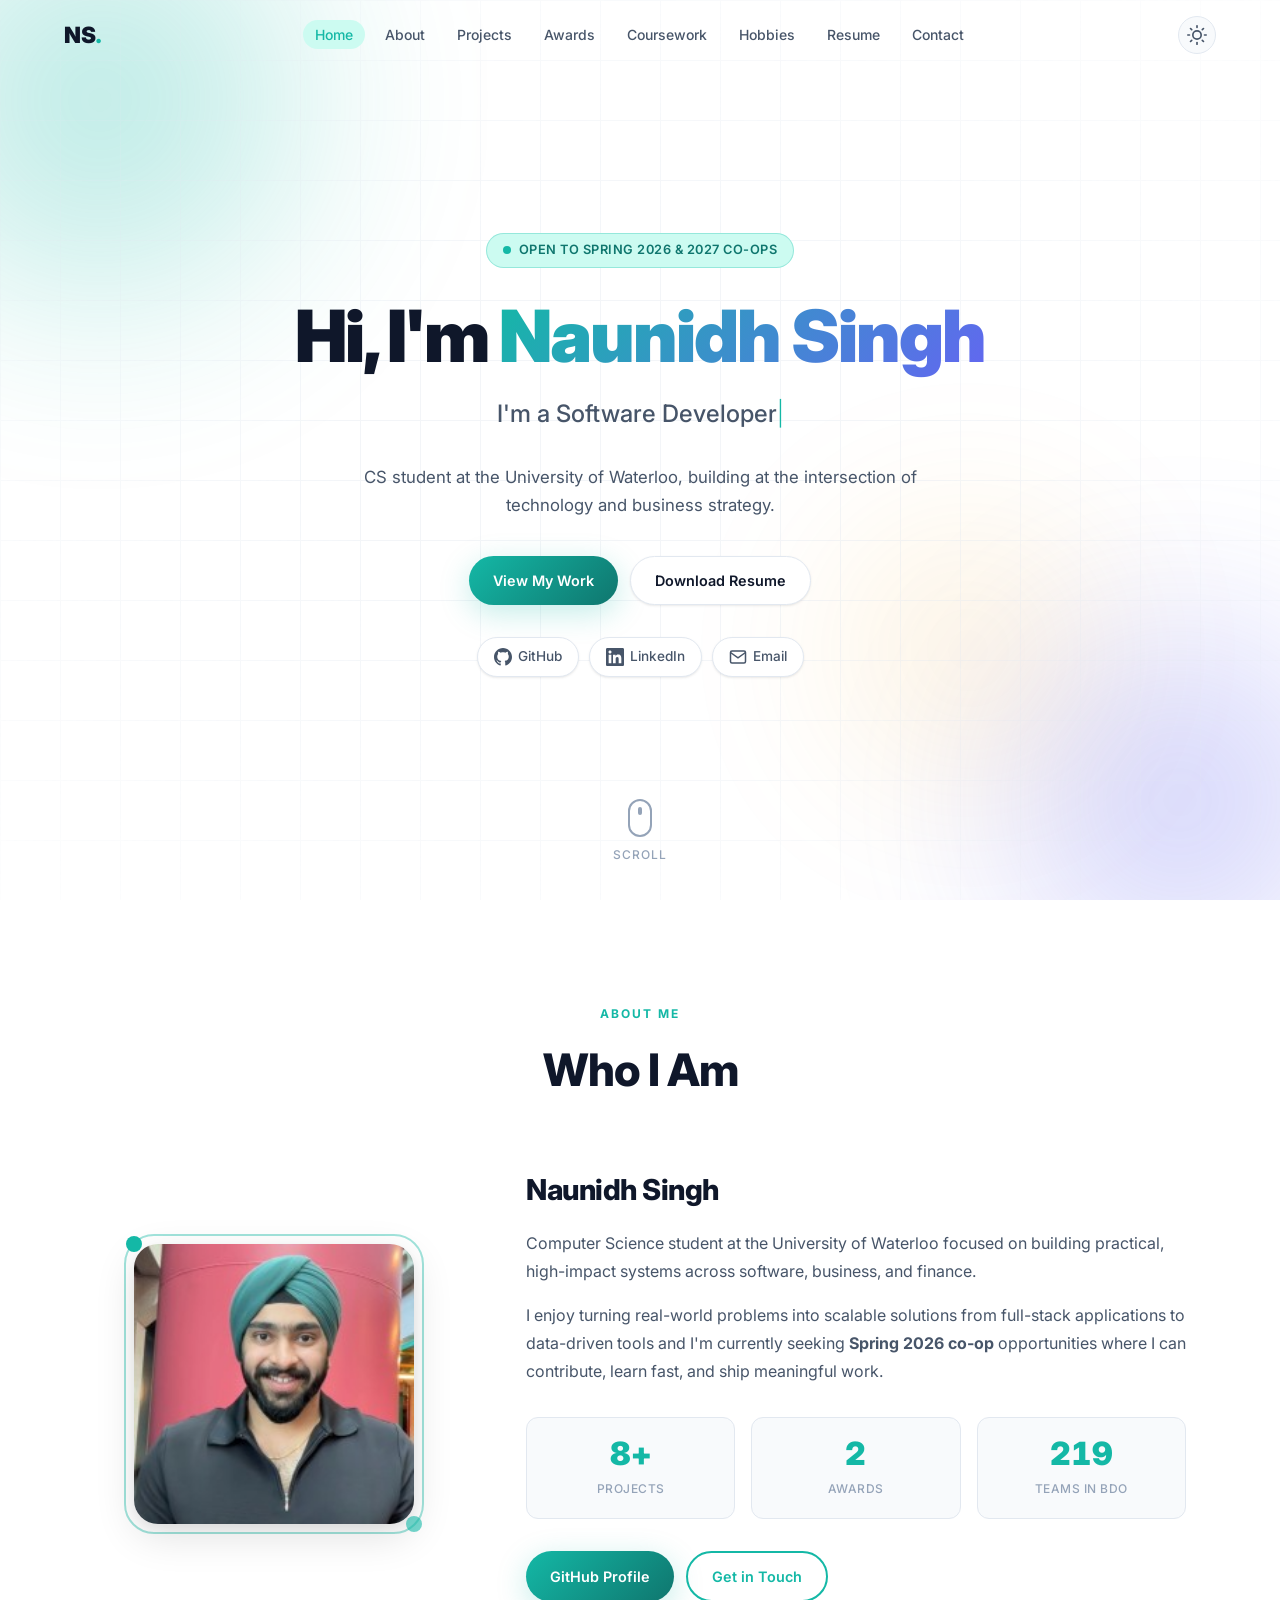
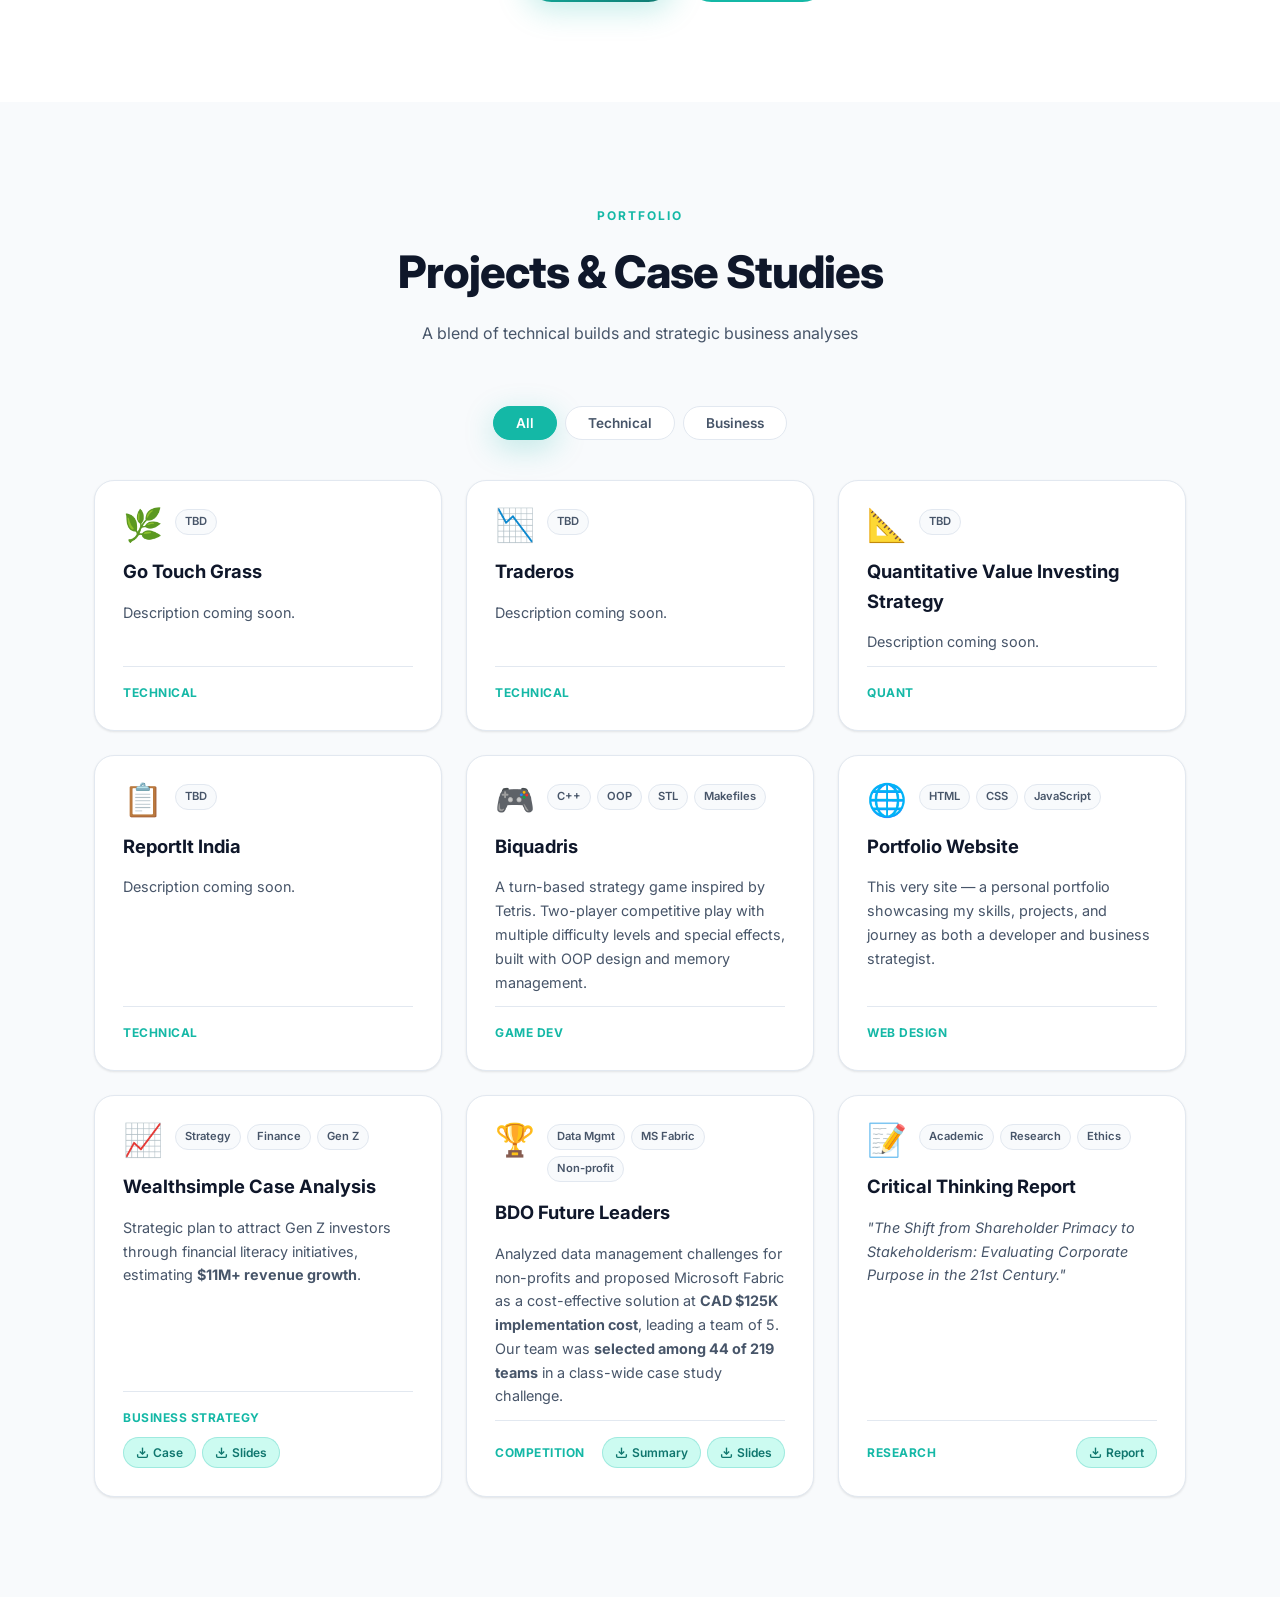
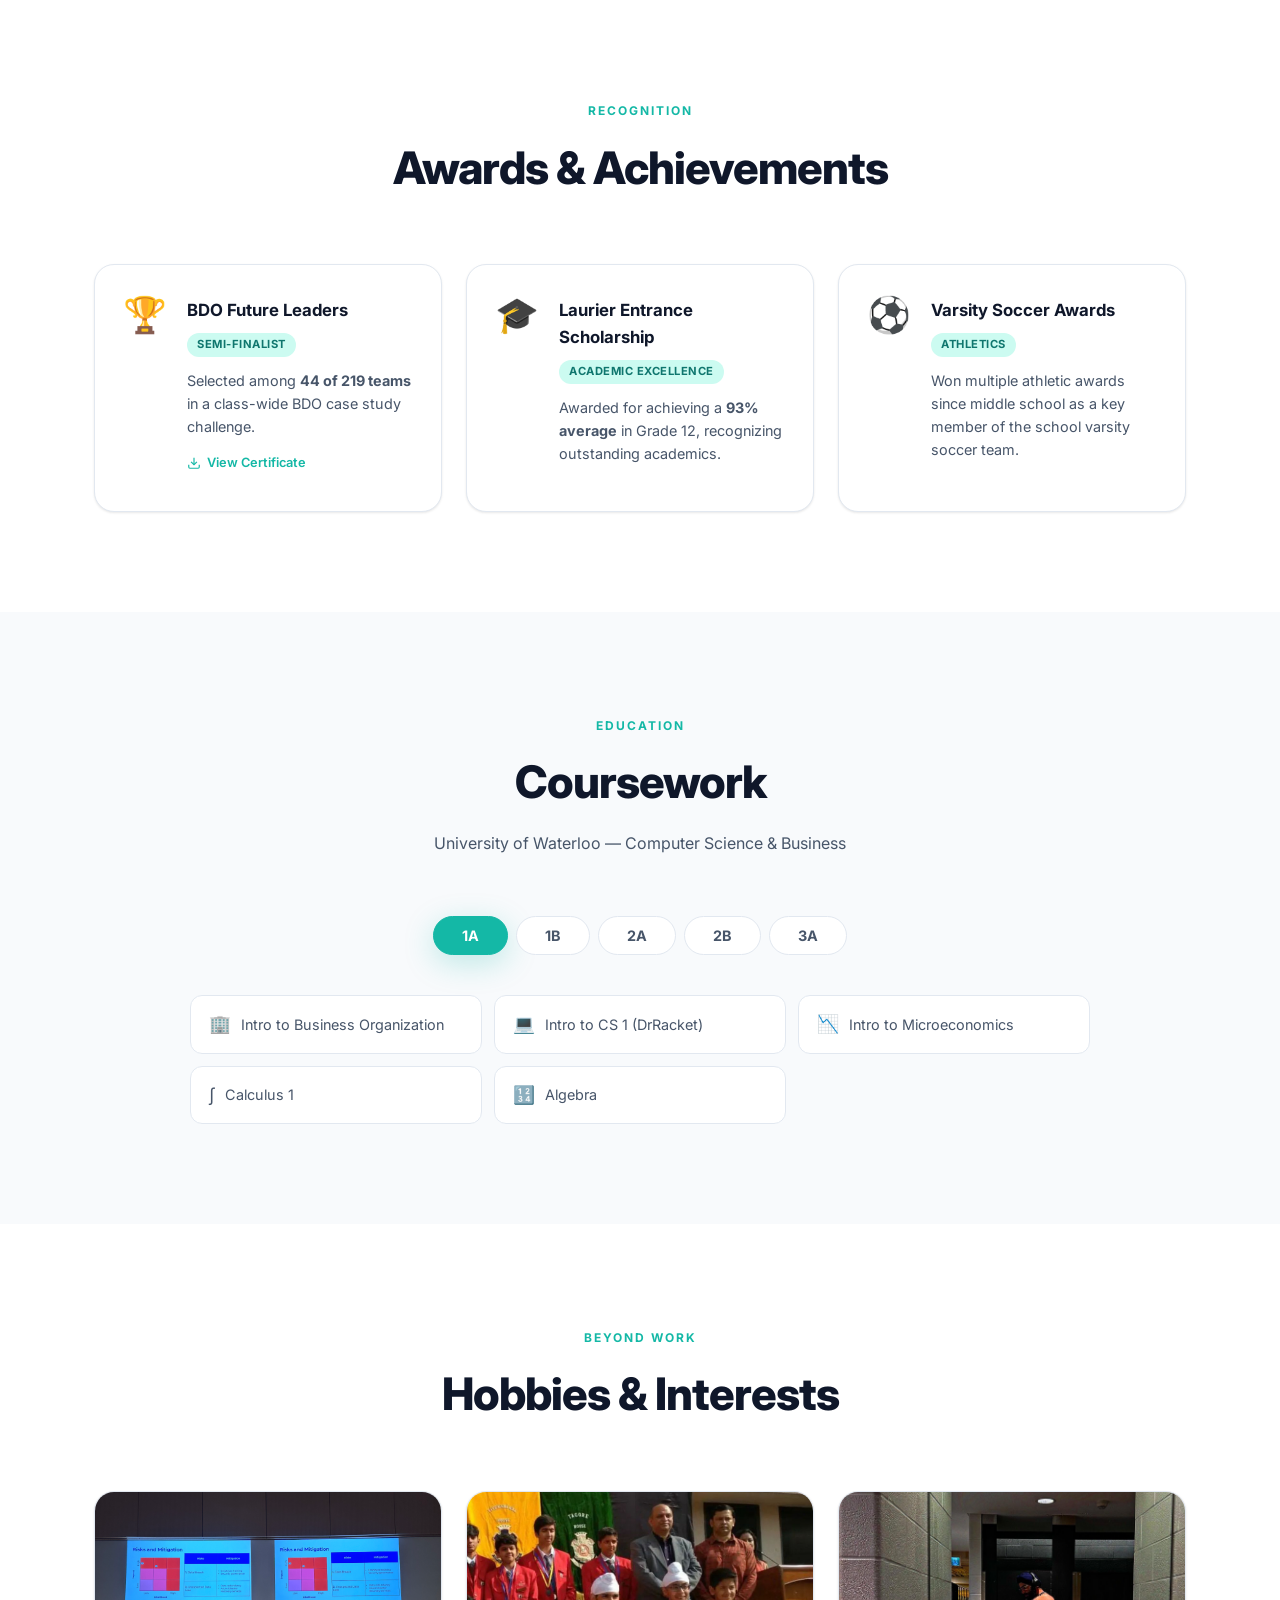
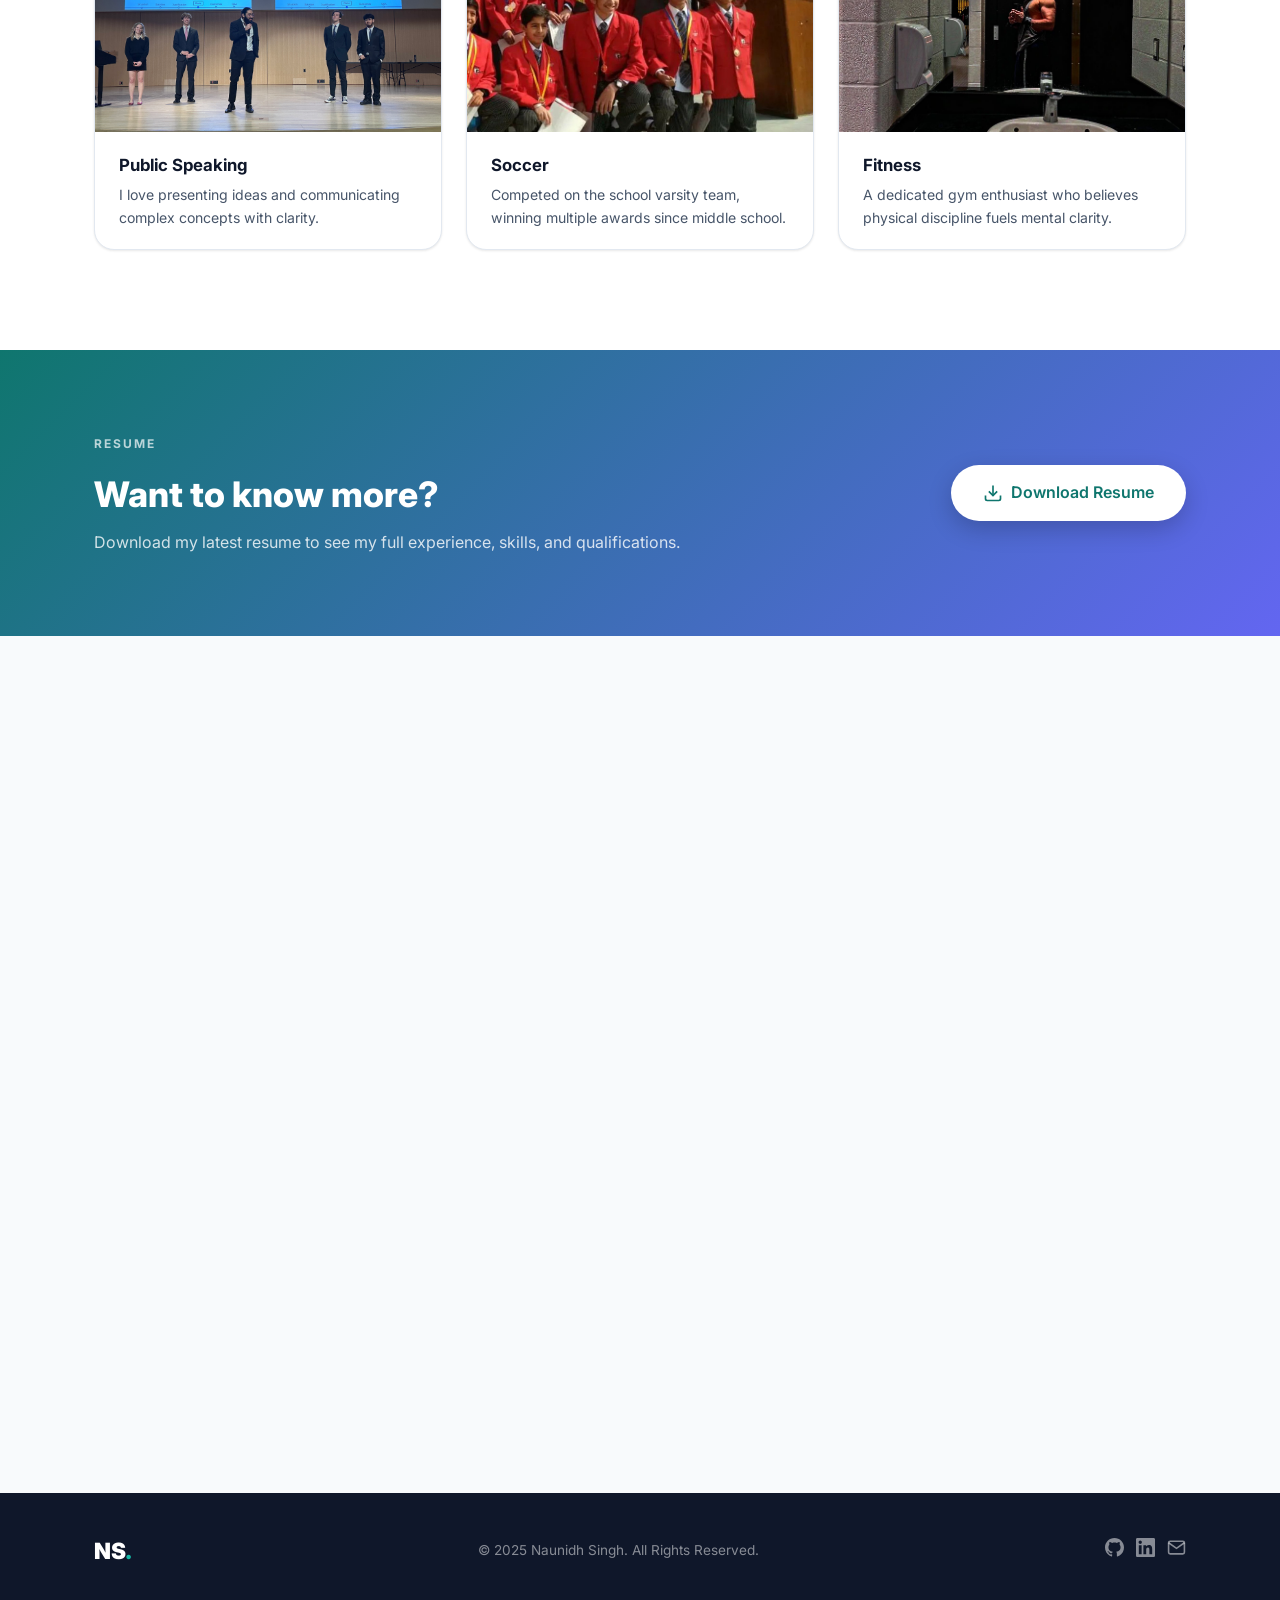
==== commit f0126064: "sync latest portfolio: fix asset paths, update co-op badge Co-Authored-By: Claude Sonnet 4.6 <norepl" ====
--- a/index.html
+++ b/index.html
@@ -14,7 +14,7 @@
     <!-- Loading Screen -->
     <div id="loading-screen">
       <div class="loader">
-        <div class="loader-letters">
+        <div class="loader-letters">al
           <span>N</span><span>S</span>
         </div>
         <div class="loader-bar-wrap">
@@ -79,7 +79,7 @@
       <div class="hero-content">
         <div class="hero-badge reveal-fade">
           <span class="badge-dot"></span>
-          Open to Spring 2027 Co-op
+          Open to Spring 2026 & 2027 Co-ops
         </div>
         <h1 class="hero-heading reveal-fade">
           Hi, I'm <span class="gradient-text">Naunidh Singh</span>
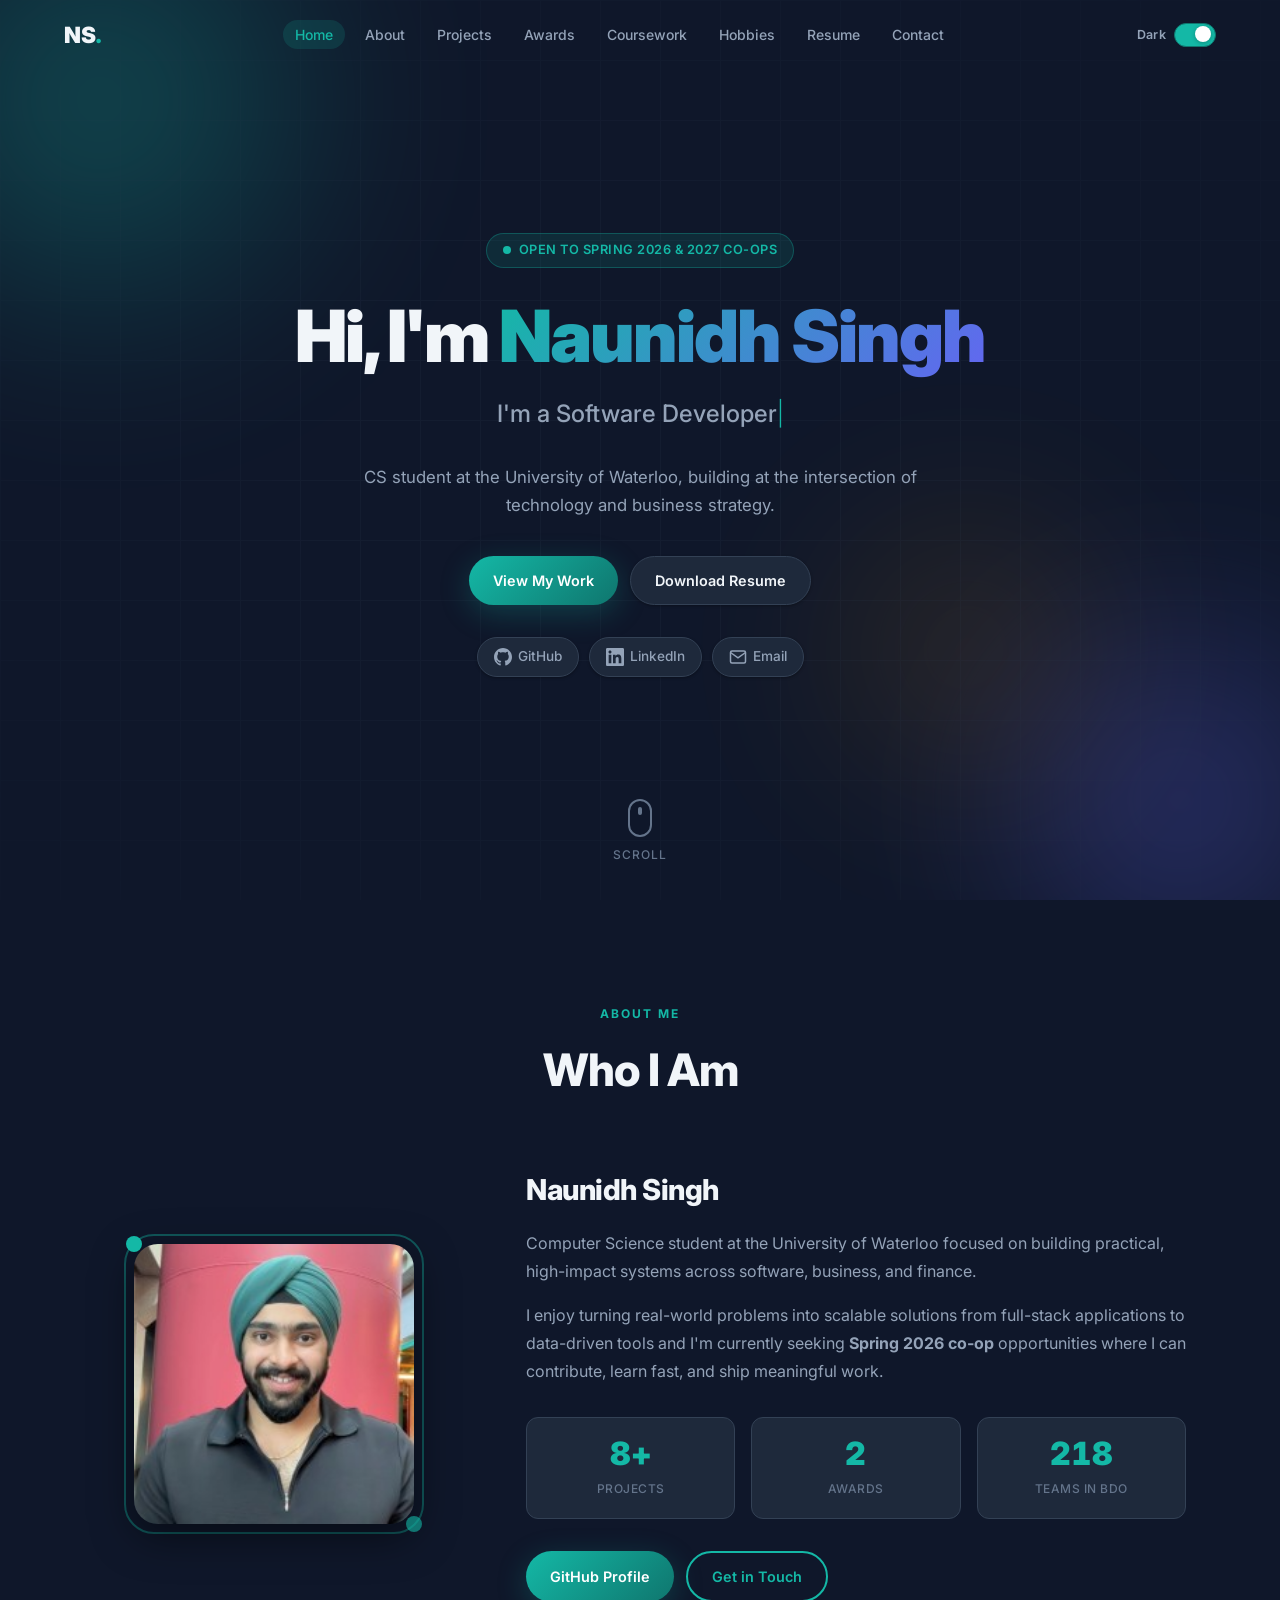
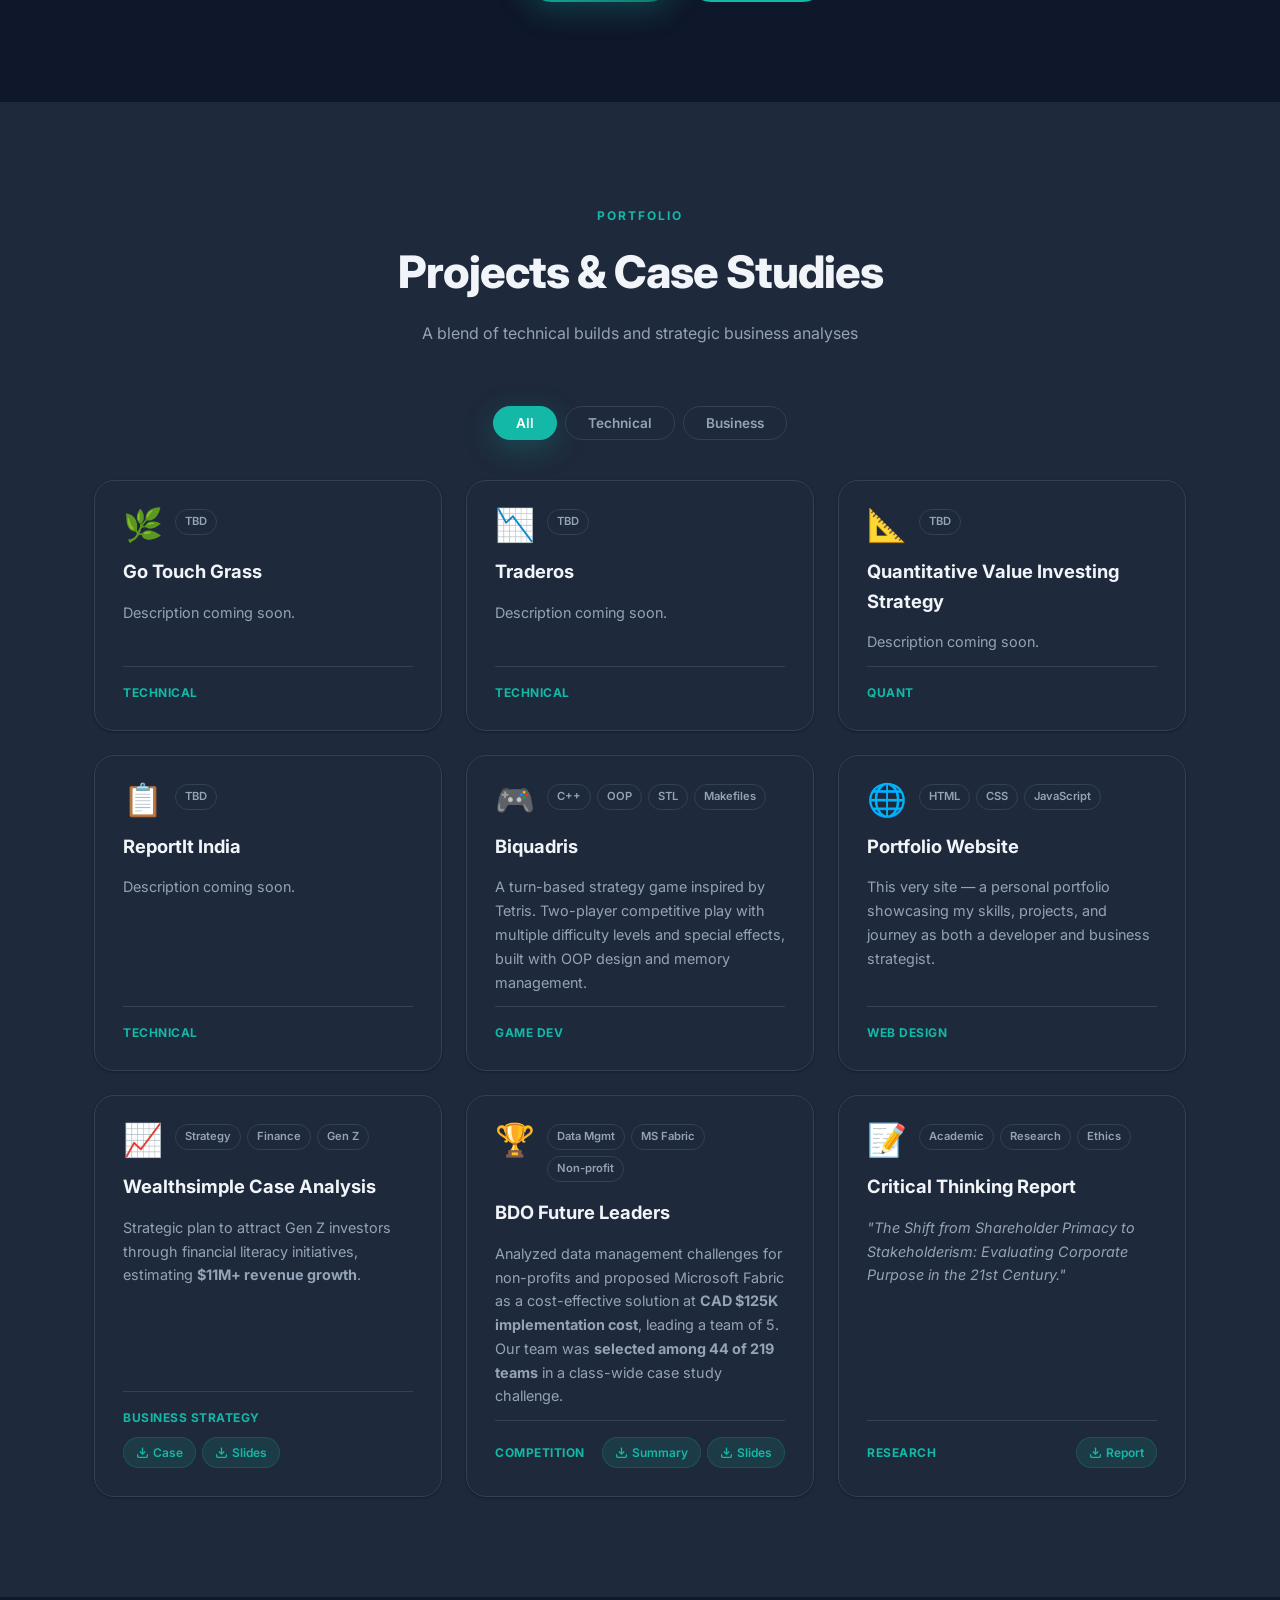
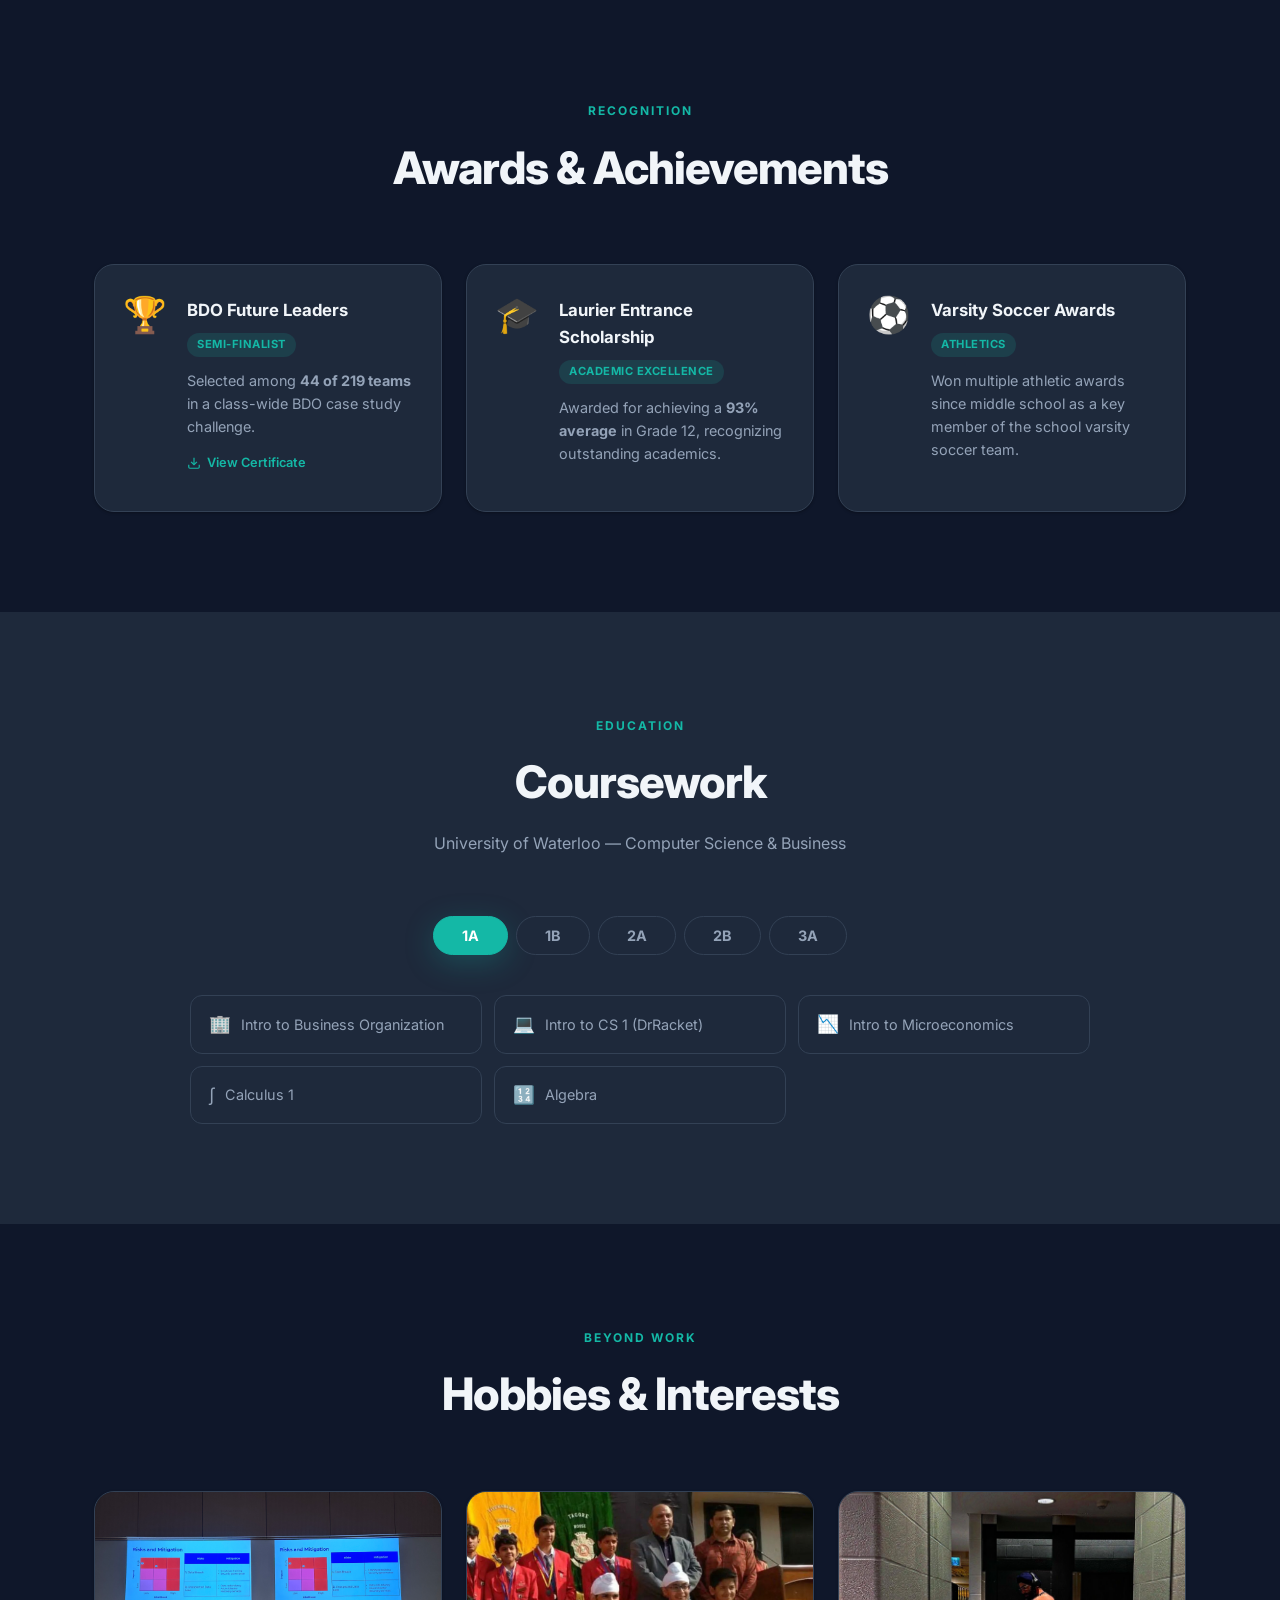
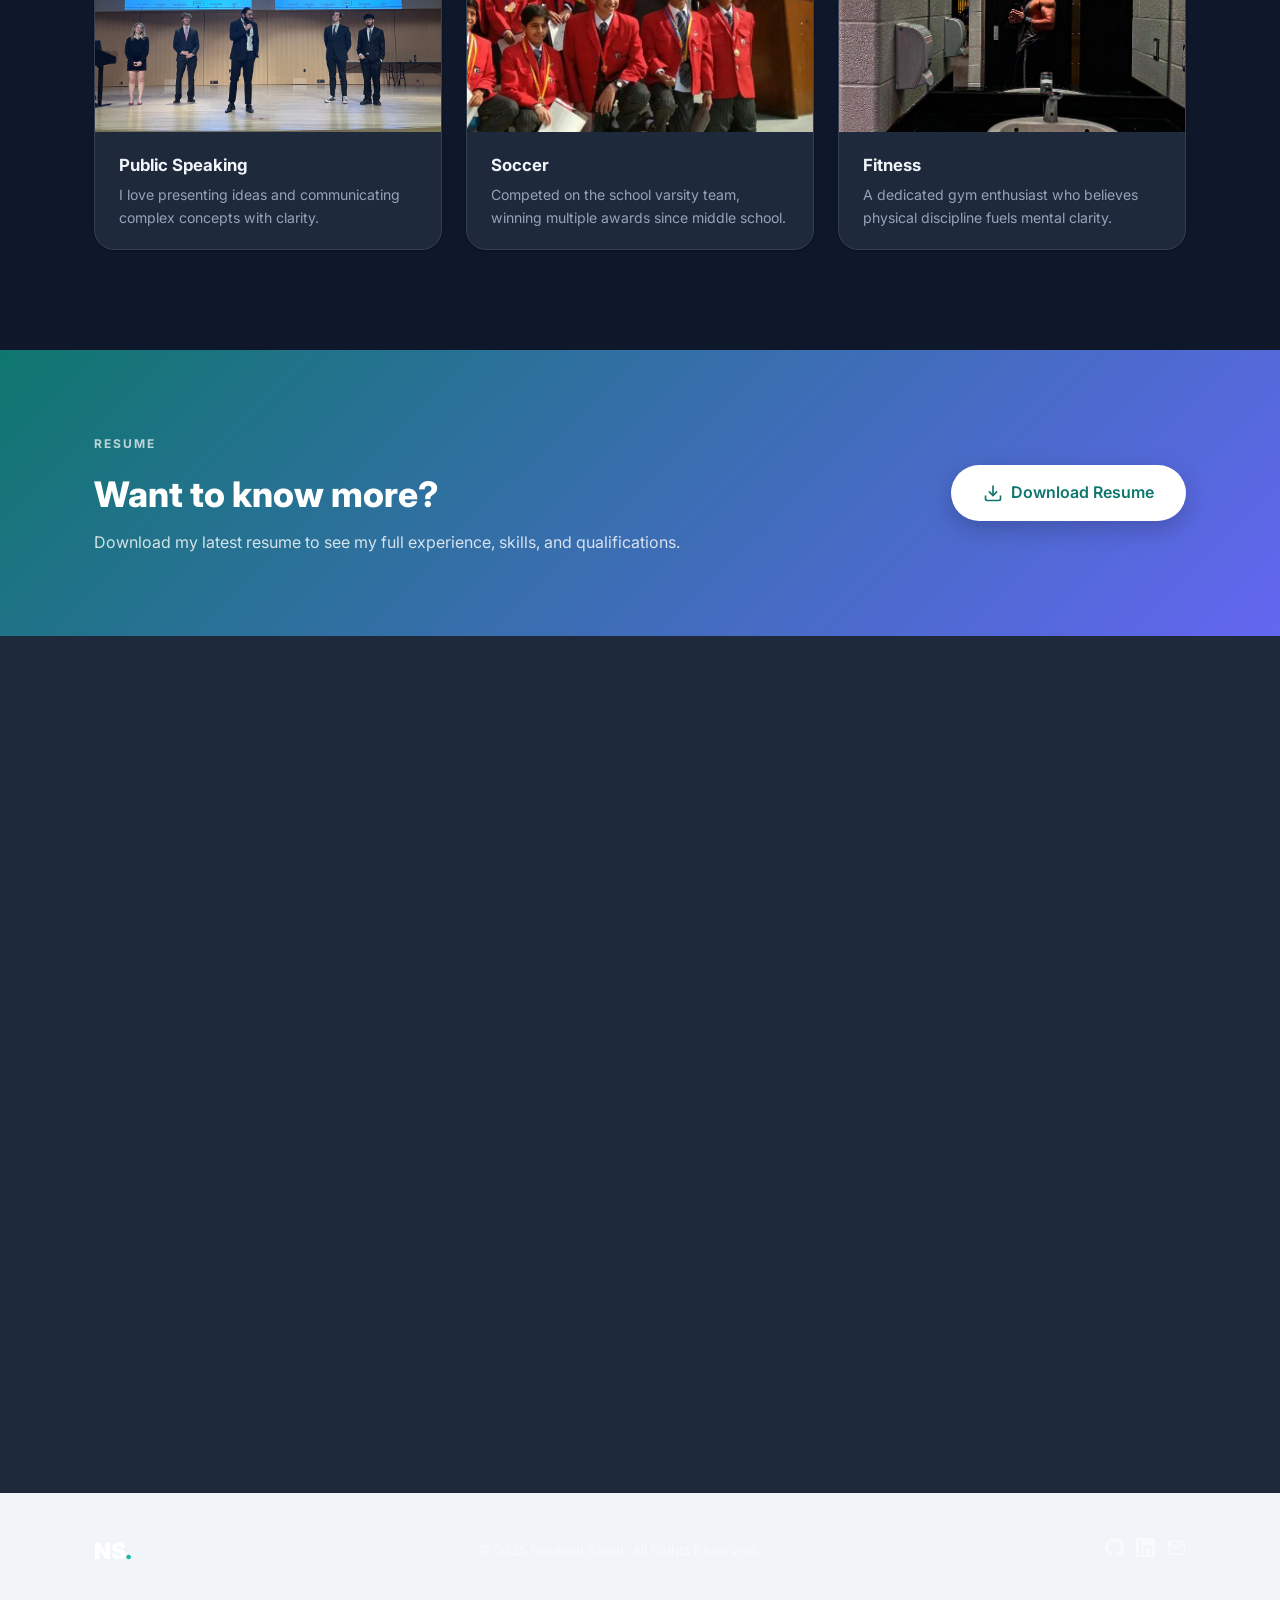
==== commit 37c1fcb3: "default dark mode, replace theme icon with labeled toggle switch Co-Authored-By: Claude Sonnet 4.6 <" ====
--- a/index.html
+++ b/index.html
@@ -1,5 +1,5 @@
 <!DOCTYPE html>
-<html lang="en" data-theme="light">
+<html lang="en" data-theme="dark">
   <head>
     <meta charset="UTF-8" />
     <meta name="viewport" content="width=device-width, initial-scale=1.0" />
@@ -41,10 +41,12 @@
           <li><a href="#contact"    class="nav-link">Contact</a></li>
         </ul>
         <div class="nav-actions">
-          <button id="theme-toggle" class="icon-btn" aria-label="Toggle theme">
-            <svg class="icon-sun" xmlns="http://www.w3.org/2000/svg" width="20" height="20" viewBox="0 0 24 24" fill="none" stroke="currentColor" stroke-width="2" stroke-linecap="round" stroke-linejoin="round"><circle cx="12" cy="12" r="5"/><line x1="12" y1="1" x2="12" y2="3"/><line x1="12" y1="21" x2="12" y2="23"/><line x1="4.22" y1="4.22" x2="5.64" y2="5.64"/><line x1="18.36" y1="18.36" x2="19.78" y2="19.78"/><line x1="1" y1="12" x2="3" y2="12"/><line x1="21" y1="12" x2="23" y2="12"/><line x1="4.22" y1="19.78" x2="5.64" y2="18.36"/><line x1="18.36" y1="5.64" x2="19.78" y2="4.22"/></svg>
-            <svg class="icon-moon" xmlns="http://www.w3.org/2000/svg" width="20" height="20" viewBox="0 0 24 24" fill="none" stroke="currentColor" stroke-width="2" stroke-linecap="round" stroke-linejoin="round"><path d="M21 12.79A9 9 0 1 1 11.21 3 7 7 0 0 0 21 12.79z"/></svg>
-          </button>
+          <label class="theme-switch" aria-label="Toggle dark mode">
+            <span class="theme-switch-label">Dark</span>
+            <div class="switch-track" id="theme-toggle">
+              <div class="switch-thumb"></div>
+            </div>
+          </label>
           <button class="hamburger" id="hamburger" aria-label="Open menu">
             <span></span><span></span><span></span>
           </button>
--- a/style.css
+++ b/style.css
@@ -225,30 +225,53 @@
   gap: 8px;
 }
 
-.icon-btn {
-  width: 38px;
-  height: 38px;
+.theme-switch {
+  display: flex;
+  align-items: center;
+  gap: 8px;
+  cursor: pointer;
+  user-select: none;
+}
+
+.theme-switch-label {
+  font-size: 0.78rem;
+  font-weight: 600;
+  color: var(--text-2);
+  letter-spacing: 0.3px;
+  transition: color var(--transition);
+}
+
+.switch-track {
+  position: relative;
+  width: 42px;
+  height: 24px;
   border-radius: var(--radius-full);
-  display: flex;
-  align-items: center;
-  justify-content: center;
-  color: var(--text-2);
-  background: var(--bg-alt);
-  border: 1px solid var(--border);
-  transition: all var(--transition);
-}
-
-.icon-btn:hover {
-  color: var(--accent);
-  border-color: var(--accent);
-  background: var(--accent-light);
-}
-
-.icon-sun  { display: block; }
-.icon-moon { display: none; }
-
-[data-theme="dark"] .icon-sun  { display: none; }
-[data-theme="dark"] .icon-moon { display: block; }
+  background: var(--border);
+  border: 1.5px solid var(--border-hover);
+  transition: background var(--transition), border-color var(--transition);
+  cursor: pointer;
+}
+
+[data-theme="dark"] .switch-track {
+  background: var(--accent);
+  border-color: var(--accent-dark);
+}
+
+.switch-thumb {
+  position: absolute;
+  top: 2px;
+  left: 2px;
+  width: 16px;
+  height: 16px;
+  border-radius: 50%;
+  background: white;
+  box-shadow: 0 1px 4px rgba(0,0,0,.25);
+  transition: transform var(--transition);
+}
+
+[data-theme="dark"] .switch-thumb {
+  transform: translateX(18px);
+}
 
 .hamburger {
   display: none;
